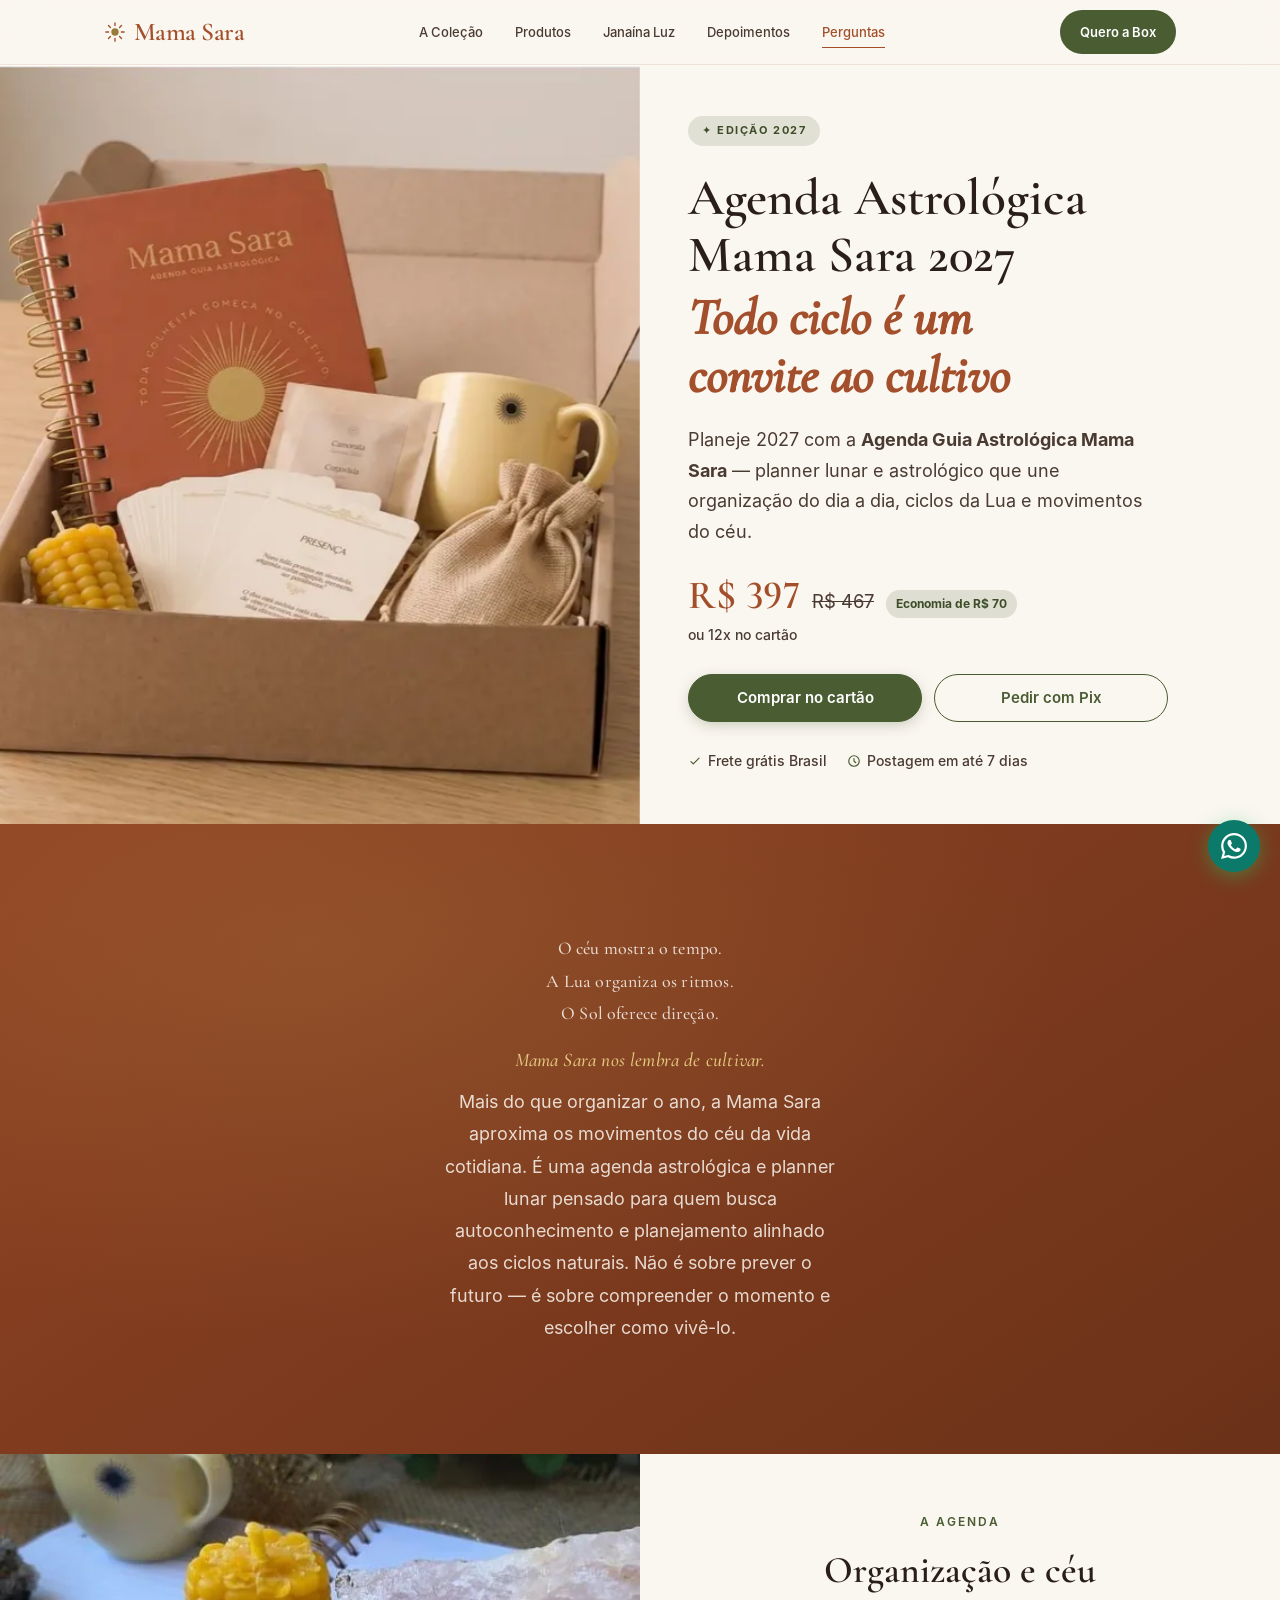
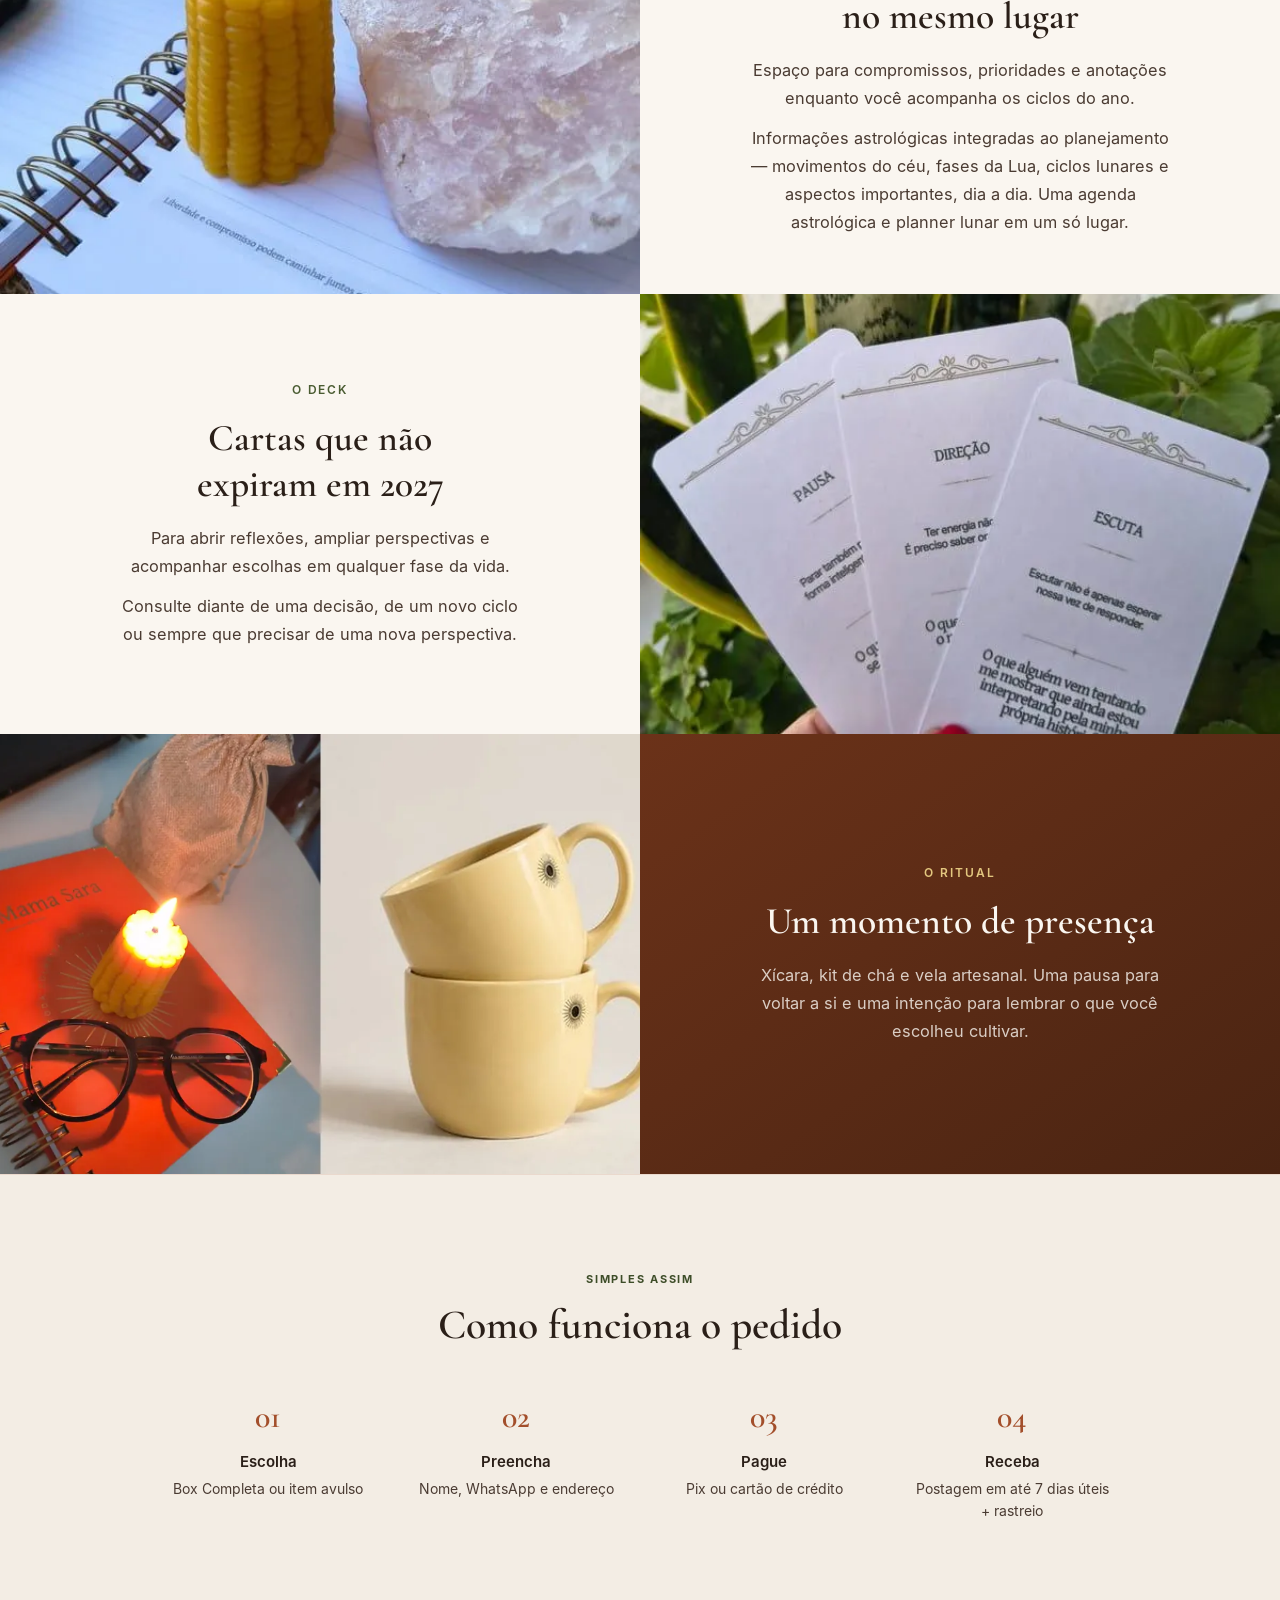
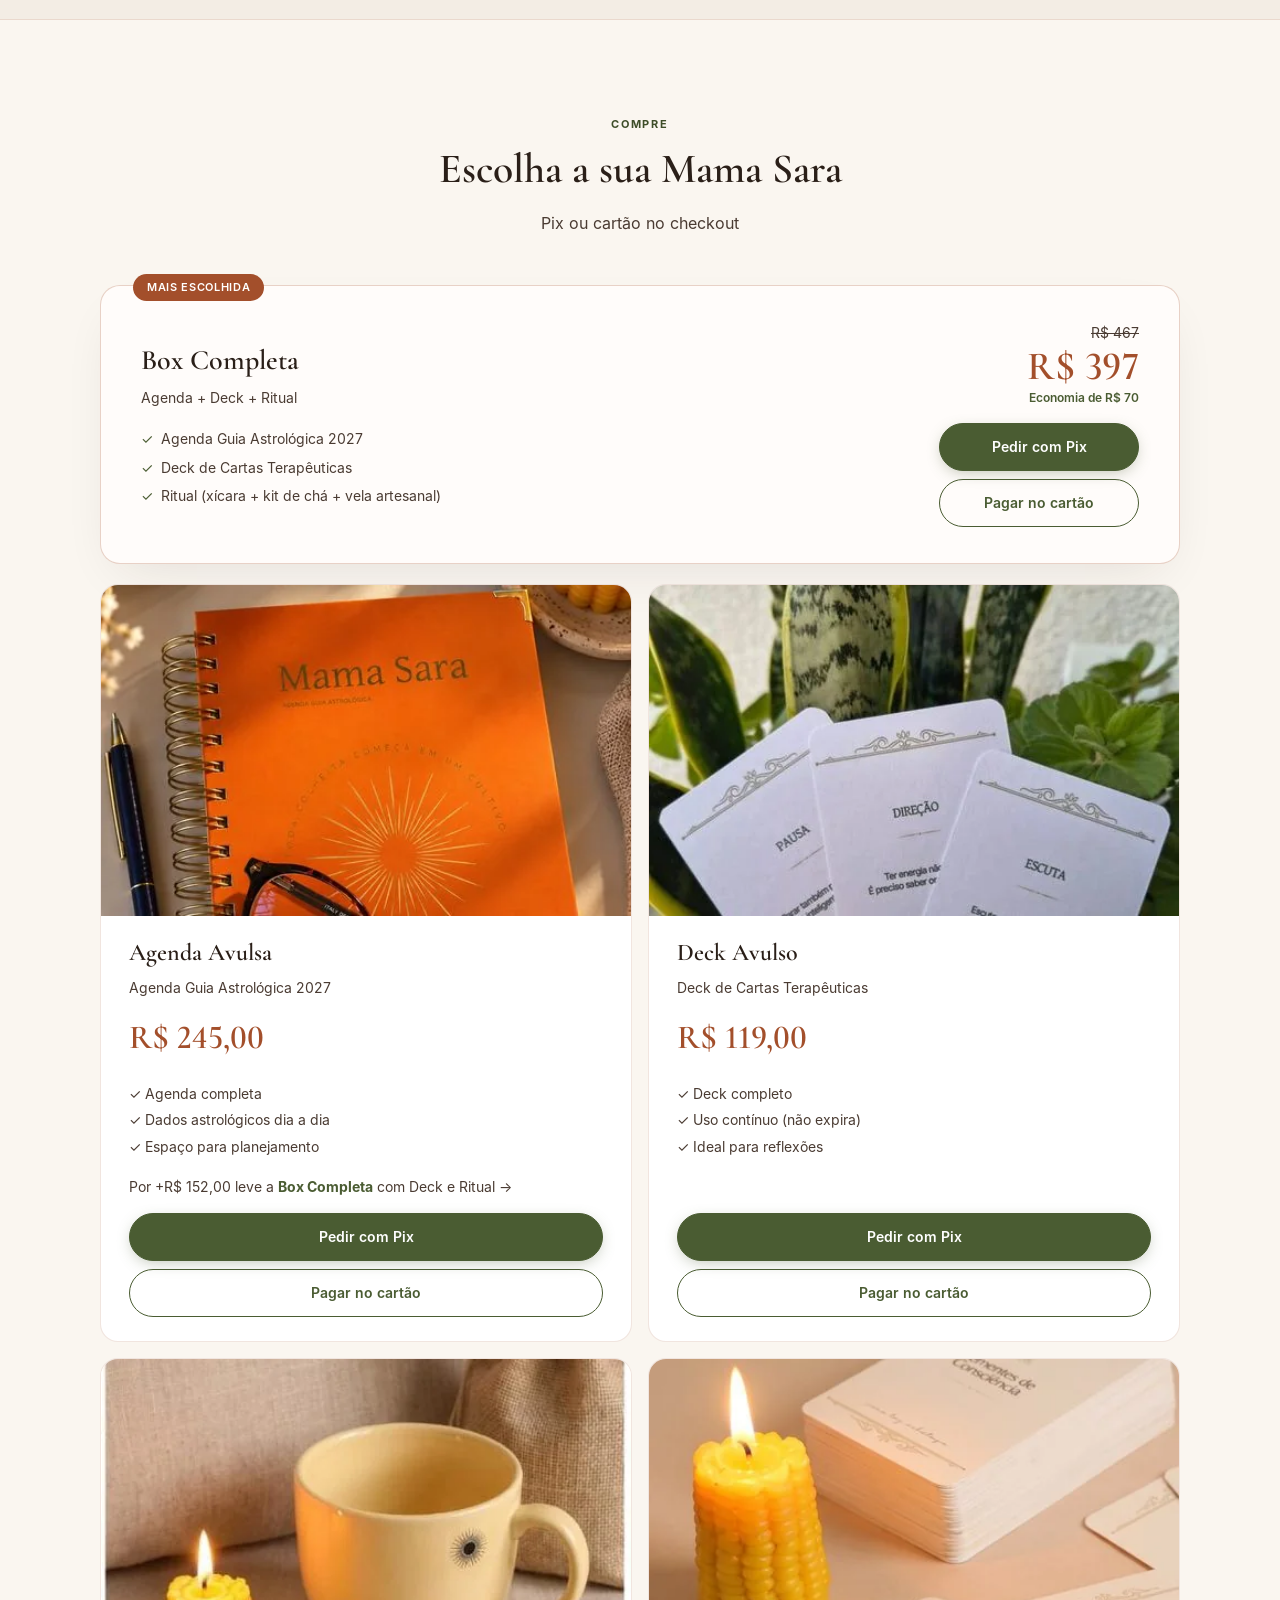
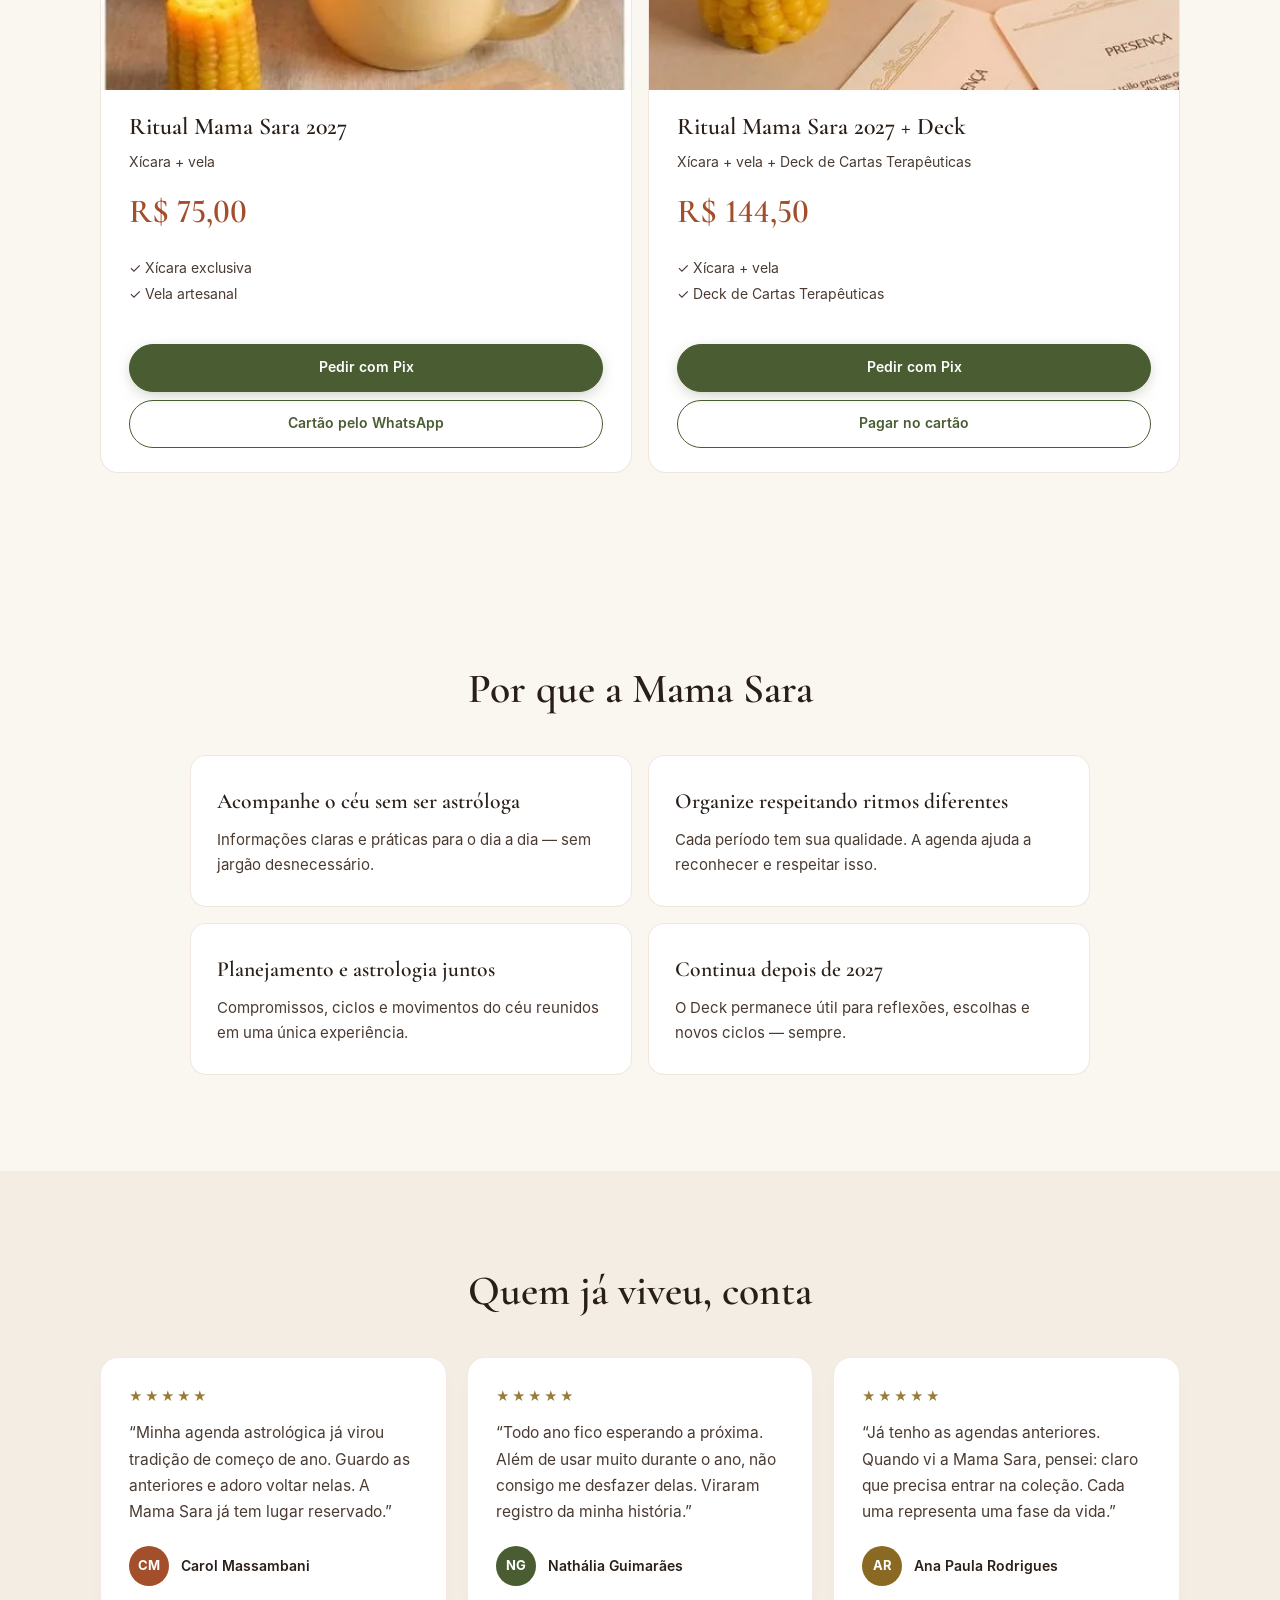
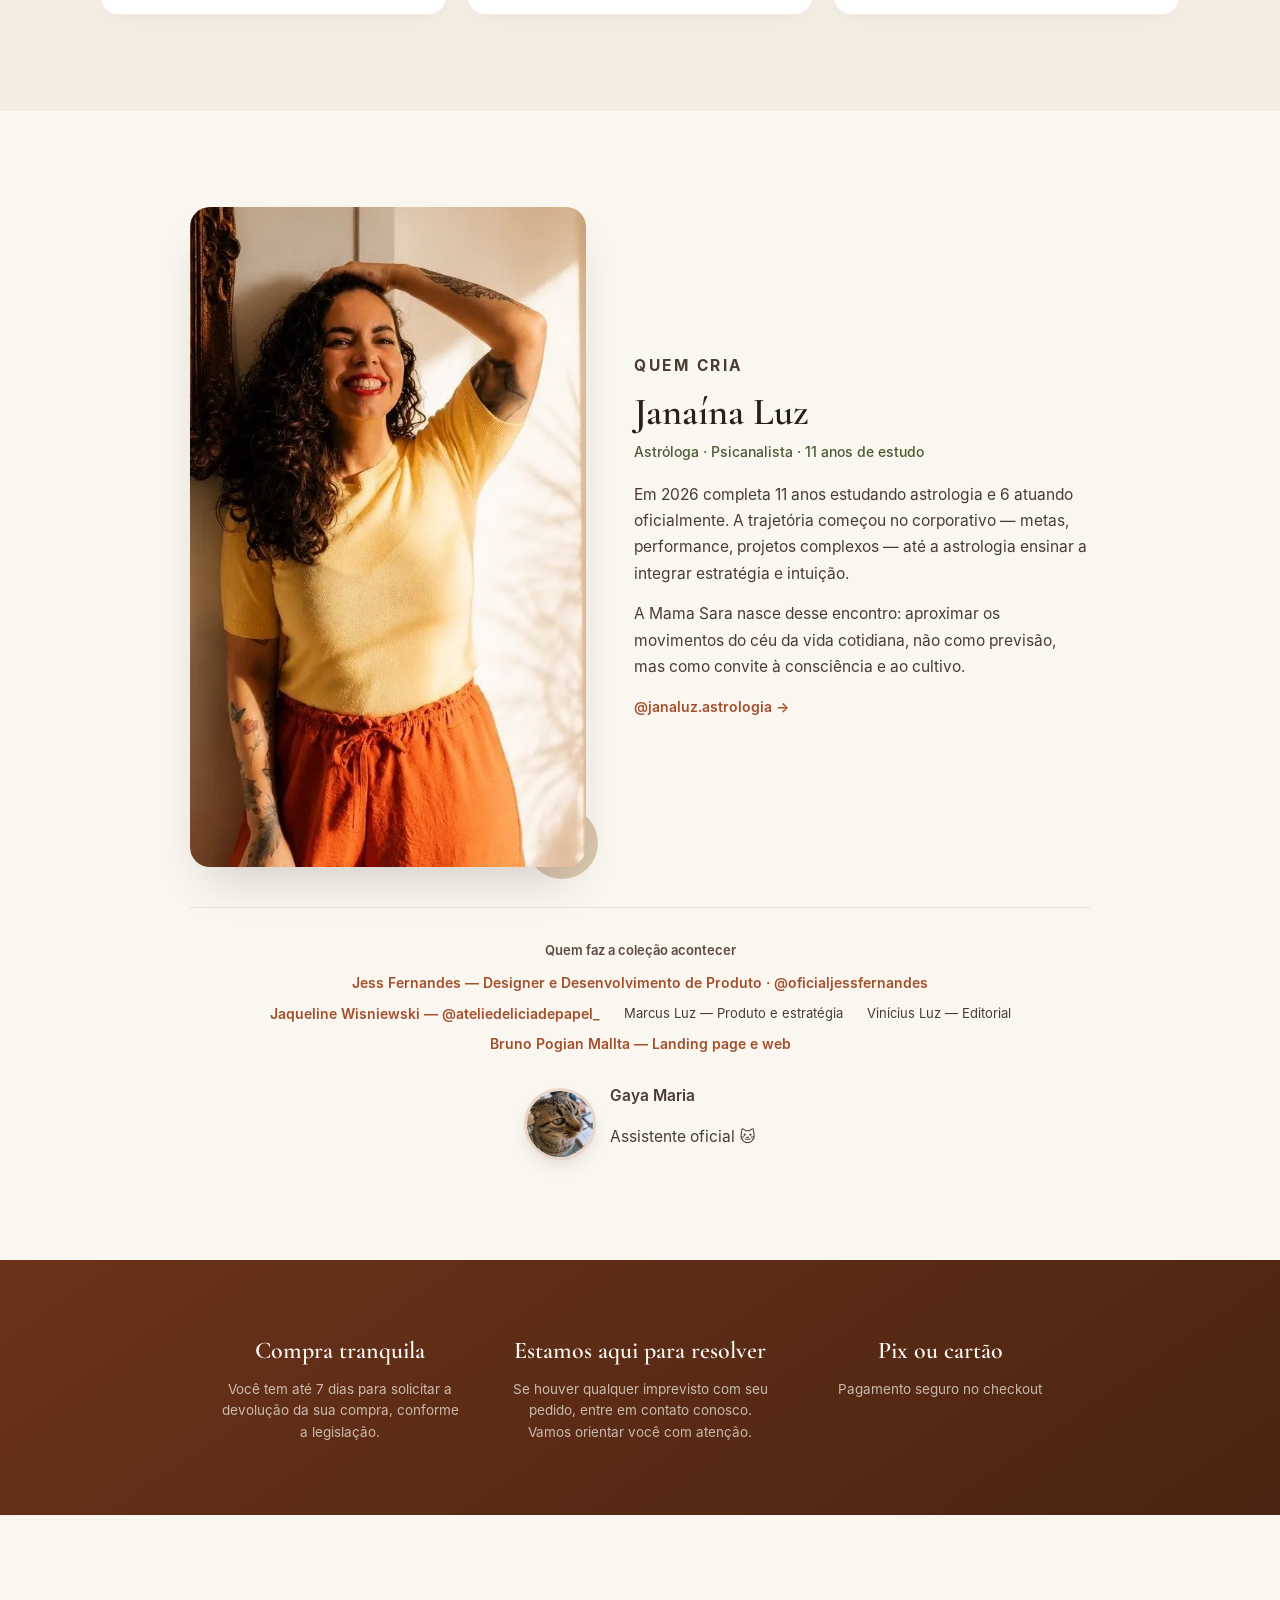
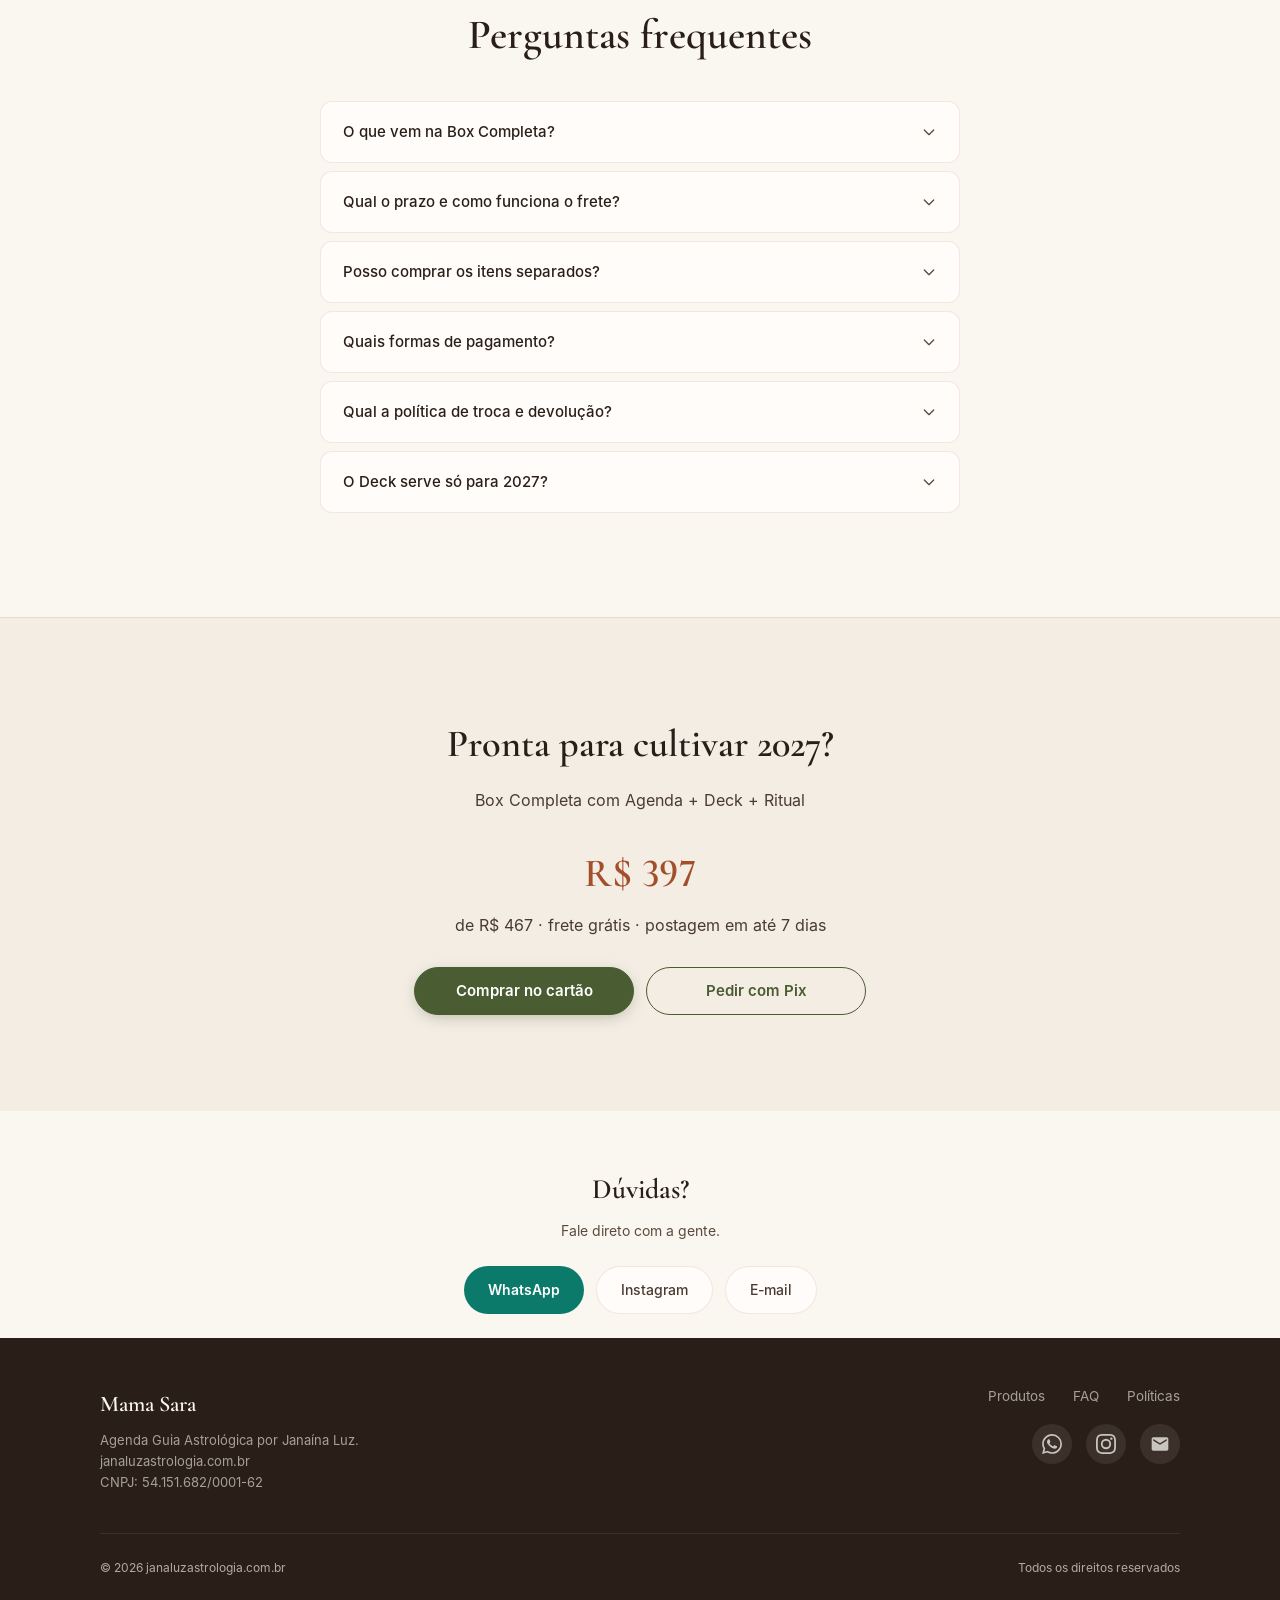
==== index.html @ 60854207 "alteracoes SEO" ====
<!DOCTYPE html>

<html lang="pt-BR">

<head>

<meta charset="UTF-8"/>

<meta name="viewport" content="width=device-width,initial-scale=1.0"/>

<title>Agenda Astrológica 2027 Mama Sara | Planner Lunar e Box por Janaína Luz</title>

<meta name="description" content="Agenda astrológica 2027 Mama Sara com planner lunar, deck e ritual. Organize o ano com ciclos lunares, movimentos do céu e autoconhecimento. Frete grátis no Brasil. Por Janaína Luz, astróloga."/>

<meta name="author" content="Janaína Luz · janaluzastrologia.com.br"/>

<meta name="keywords" content="agenda astrológica 2027, planner lunar, agenda lunar, calendário astrológico, box astrologia, Janaína Luz astróloga, Mama Sara"/>

<meta name="google-site-verification" content="YwjNPgV1HK1DJU3U0IDXArRbQ51WDwt7zc4imldsH3I"/>

<meta name="robots" content="index,follow,max-image-preview:large,max-snippet:-1,max-video-preview:-1"/>

<meta name="theme-color" content="#A34F2B"/>

<meta name="format-detection" content="telephone=yes"/>

<link rel="canonical" href="https://janaluzastrologia.com.br/"/>

<link rel="alternate" type="text/plain" href="https://janaluzastrologia.com.br/llms.txt" title="llms.txt"/>

<link rel="alternate" hreflang="pt-BR" href="https://janaluzastrologia.com.br/"/>



<!-- Open Graph -->

<meta property="og:type" content="product"/>

<meta property="og:site_name" content="Janaína Luz Astrologia"/>

<meta property="og:locale" content="pt_BR"/>

<meta property="og:url" content="https://janaluzastrologia.com.br/"/>

<meta property="og:title" content="Agenda Astrológica 2027 Mama Sara | Box Completa — Agenda + Deck + Ritual"/>

<meta property="og:description" content="Agenda Guia Astrológica 2027 + Deck + Ritual. Planeje com ciclos lunares e movimentos do céu. Box de R$ 467 por R$ 397. Frete grátis. Por Janaína Luz, astróloga."/>

<meta property="og:image" content="https://janaluzastrologia.com.br/images/og-image.jpg"/>

<meta property="og:image:width" content="1200"/>

<meta property="og:image:height" content="630"/>

<meta property="og:image:type" content="image/jpeg"/>

<meta property="og:image:alt" content="Box Completa Mama Sara 2027 — Agenda astrológica, Deck e Ritual"/>

<meta property="product:price:amount" content="397.00"/>

<meta property="product:price:currency" content="BRL"/>

<meta property="product:availability" content="in stock"/>



<!-- Twitter -->

<meta name="twitter:card" content="summary_large_image"/>

<meta name="twitter:title" content="Agenda Astrológica 2027 Mama Sara | Box Completa — Agenda + Deck + Ritual"/>

<meta name="twitter:description" content="Agenda Guia Astrológica 2027 + Deck + Ritual. R$ 397 com frete grátis. Ciclos lunares e planejamento por Janaína Luz."/>

<meta name="twitter:image" content="https://janaluzastrologia.com.br/images/og-image.jpg"/>

<meta name="twitter:image:alt" content="Box Completa Mama Sara 2027 — Agenda astrológica"/>



<link rel="icon" href="/favicon.ico" sizes="48x48"/>

<link rel="icon" href="images/favicon.svg" type="image/svg+xml"/>

<link rel="manifest" href="site.webmanifest"/>

<link rel="apple-touch-icon" href="images/apple-touch-icon.png"/>

<link rel="preload" as="image" href="images/hero-box.webp" type="image/webp" fetchpriority="high"/>

<link rel="preload" href="fonts/cormorant-600.woff2" as="font" type="font/woff2" crossorigin/>

<link rel="preload" href="fonts/cormorant-italic-500.woff2" as="font" type="font/woff2" crossorigin/>

<link rel="preload" href="fonts/inter-regular.woff2" as="font" type="font/woff2" crossorigin/>



<link rel="stylesheet" href="css/main.css">

<script type="application/ld+json">
{
  "@context": "https://schema.org",
  "@graph": [
    {
      "@type": "WebSite",
      "@id": "https://janaluzastrologia.com.br/#website",
      "url": "https://janaluzastrologia.com.br/",
      "name": "Janaína Luz Astrologia",
      "description": "Astrologia prática, agendas guia e planner lunar por Janaína Luz",
      "inLanguage": "pt-BR",
      "publisher": {
        "@id": "https://janaluzastrologia.com.br/#organization"
      }
    },
    {
      "@type": "Organization",
      "@id": "https://janaluzastrologia.com.br/#organization",
      "name": "Janaína Luz Astrologia",
      "url": "https://janaluzastrologia.com.br/",
      "logo": {
        "@type": "ImageObject",
        "url": "https://janaluzastrologia.com.br/images/icon-512.png",
        "width": 512,
        "height": 512
      },
      "sameAs": [
        "https://instagram.com/janaluz.astrologia"
      ],
      "contactPoint": {
        "@type": "ContactPoint",
        "telephone": "+55-41-99139-7148",
        "contactType": "customer service",
        "availableLanguage": "Portuguese",
        "areaServed": "BR"
      }
    },
    {
      "@type": "Person",
      "@id": "https://janaluzastrologia.com.br/#janaina",
      "name": "Janaína Luz",
      "jobTitle": "Astróloga e psicanalista",
      "url": "https://janaluzastrologia.com.br/",
      "sameAs": [
        "https://instagram.com/janaluz.astrologia"
      ],
      "worksFor": {
        "@id": "https://janaluzastrologia.com.br/#organization"
      }
    },
    {
      "@type": "WebPage",
      "@id": "https://janaluzastrologia.com.br/#webpage",
      "url": "https://janaluzastrologia.com.br/",
      "name": "Agenda Astrológica 2027 Mama Sara | Planner Lunar e Box por Janaína Luz",
      "description": "Agenda astrológica 2027 Mama Sara com planner lunar, deck e ritual. Organize o ano com ciclos lunares, movimentos do céu e autoconhecimento.",
      "isPartOf": {
        "@id": "https://janaluzastrologia.com.br/#website"
      },
      "about": {
        "@id": "https://janaluzastrologia.com.br/#product"
      },
      "primaryImageOfPage": {
        "@type": "ImageObject",
        "url": "https://janaluzastrologia.com.br/images/hero-box.webp"
      },
      "inLanguage": "pt-BR"
    },
    {
      "@type": "BreadcrumbList",
      "@id": "https://janaluzastrologia.com.br/#breadcrumb",
      "itemListElement": [
        {
          "@type": "ListItem",
          "position": 1,
          "name": "Início",
          "item": "https://janaluzastrologia.com.br/"
        }
      ]
    },
    {
      "@type": "Product",
      "@id": "https://janaluzastrologia.com.br/#product",
      "name": "Box Completa Mama Sara 2027 — Agenda Astrológica + Deck + Ritual",
      "description": "Agenda Guia Astrológica 2027 (planner lunar e dados do céu) + Deck de Cartas Terapêuticas + Ritual Mama Sara (xícara + kit de chá + vela artesanal). Frete grátis para todo o Brasil.",
      "image": [
        "https://janaluzastrologia.com.br/images/hero-box.webp",
        "https://janaluzastrologia.com.br/images/agenda-capa.webp",
        "https://janaluzastrologia.com.br/images/agenda-aberta.webp",
        "https://janaluzastrologia.com.br/images/mockups-produtos.webp"
      ],
      "brand": {
        "@type": "Brand",
        "name": "Mama Sara"
      },
      "sku": "MS2027-BOX",
      "mpn": "MS2027-BOX",
      "category": "Agenda Astrológica / Planner Lunar",
      "material": "Papelaria e ritual",
      "offers": {
        "@type": "Offer",
        "url": "https://janaluzastrologia.com.br/",
        "price": "397.00",
        "priceCurrency": "BRL",
        "availability": "https://schema.org/InStock",
        "itemCondition": "https://schema.org/NewCondition",
        "seller": {
          "@id": "https://janaluzastrologia.com.br/#organization"
        },
        "shippingDetails": {
          "@type": "OfferShippingDetails",
          "shippingRate": {
            "@type": "MonetaryAmount",
            "value": "0",
            "currency": "BRL"
          },
          "shippingDestination": {
            "@type": "DefinedRegion",
            "addressCountry": "BR"
          },
          "deliveryTime": {
            "@type": "ShippingDeliveryTime",
            "handlingTime": {
              "@type": "QuantitativeValue",
              "minValue": 1,
              "maxValue": 7,
              "unitCode": "DAY"
            },
            "transitTime": {
              "@type": "QuantitativeValue",
              "minValue": 2,
              "maxValue": 15,
              "unitCode": "DAY"
            }
          }
        },
        "hasMerchantReturnPolicy": {
          "@type": "MerchantReturnPolicy",
          "applicableCountry": "BR",
          "returnPolicyCategory": "https://schema.org/MerchantReturnFiniteReturnWindow",
          "merchantReturnDays": 7,
          "merchantReturnLink": "https://janaluzastrologia.com.br/politicas.html#arrependimento"
        }
      }
    },
    {
      "@type": "FAQPage",
      "@id": "https://janaluzastrologia.com.br/#faq",
      "mainEntity": [
        {
          "@type": "Question",
          "name": "O que vem na Box Completa?",
          "acceptedAnswer": {
            "@type": "Answer",
            "text": "Agenda Guia Astrológica 2027, Deck de Cartas Terapêuticas e Ritual Mama Sara (xícara + kit de chá + vela artesanal)."
          }
        },
        {
          "@type": "Question",
          "name": "Qual o prazo e como funciona o frete?",
          "acceptedAnswer": {
            "@type": "Answer",
            "text": "Frete grátis para todo o Brasil. Postagem em até 7 dias úteis após confirmação do pagamento. O rastreio é enviado pelo WhatsApp."
          }
        },
        {
          "@type": "Question",
          "name": "Posso comprar os itens separados?",
          "acceptedAnswer": {
            "@type": "Answer",
            "text": "Sim: Agenda Avulsa por R$ 245,00; Deck Avulso por R$ 119,00; Ritual Mama Sara 2027 (xícara + vela) por R$ 75,00; e Ritual Mama Sara 2027 + Deck por R$ 144,50."
          }
        },
        {
          "@type": "Question",
          "name": "Quais formas de pagamento?",
          "acceptedAnswer": {
            "@type": "Answer",
            "text": "Pix (pelo WhatsApp) e cartão de crédito (via Kiwify, nos produtos que possuem link)."
          }
        },
        {
          "@type": "Question",
          "name": "Qual a política de troca e devolução?",
          "acceptedAnswer": {
            "@type": "Answer",
            "text": "Compras realizadas à distância podem exercer o direito de arrependimento em até 7 dias corridos do recebimento, conforme a legislação aplicável. Defeitos ou erros no envio também recebem atendimento. Veja a página de Políticas."
          }
        },
        {
          "@type": "Question",
          "name": "O Deck serve só para 2027?",
          "acceptedAnswer": {
            "@type": "Answer",
            "text": "Não. O Deck foi criado para ser consultado em qualquer momento — escolhas, novos ciclos ou sempre que precisar de perspectiva. Continua útil depois de 2027."
          }
        }
      ]
    }
  ]
}
</script>

</head>

<body>

<a class="skip-link" href="#conteudo">Ir para o conteúdo</a>

<header class="header"><div class="header-in">

<a href="#" class="logo"><svg width="22" height="22" viewBox="0 0 24 24" aria-hidden="true" fill="none" stroke="currentColor" stroke-width="1.5" stroke-linecap="round"><circle cx="12" cy="12" r="4" fill="var(--gold)" stroke="none"/><path d="M12 2v3M12 19v3M2 12h3M19 12h3M4.9 4.9l2.1 2.1M17 17l2.1 2.1M4.9 19.1L7 17M17 7l2.1-2.1"/></svg>Mama Sara</a>

<nav class="nav"><a href="#colecao">A Coleção</a><a href="#produtos">Produtos</a><a href="#autora">Janaína Luz</a><a href="#depoimentos">Depoimentos</a><a href="#faq">Perguntas</a></nav>

<a href="#produtos" class="hdr-cta">Quero a Box</a>

</div></header>

<main id="conteudo">



<section class="hero">

<div class="hero-v"><picture><img src="images/hero-box.webp" alt="Box Completa Mama Sara 2027 — Agenda Astrológica, Deck e Ritual com planner lunar" width="1200" height="675" fetchpriority="high" decoding="sync"/></picture></div>

<div class="hero-c"><div class="hero-in">

<div class="badge">✦ Edição 2027</div>

<h1>Agenda Astrológica Mama Sara 2027<em>Todo ciclo é um convite ao cultivo</em></h1>

<p class="hero-lead">Planeje 2027 com a <strong>Agenda Guia Astrológica Mama Sara</strong> — planner lunar e astrológico que une organização do dia a dia, ciclos da Lua e movimentos do céu.</p>

<div class="price-block">

<div class="price-row"><span class="price-cur">R$ 397</span><del class="price-old">R$ 467</del><span class="price-save">Economia de R$ 70</span></div>

<p class="price-note">ou 12x no cartão</p>

</div>

<div class="hero-act">

<a class="btn-m" href="https://pay.kiwify.com.br/c0oIn7d" target="_blank" rel="noopener">Comprar no cartão</a>

<button class="btn-s" data-order data-slug="box-completa" data-name="Box Completa Mama Sara 2027" data-price="39700">Pedir com Pix</button>

</div>

<div class="trust-row">

<span><svg fill="none" stroke="currentColor" stroke-width="2" viewBox="0 0 24 24"><path stroke-linecap="round" stroke-linejoin="round" d="M5 13l4 4L19 7"/></svg> Frete grátis Brasil</span>

<span><svg fill="none" stroke="currentColor" stroke-width="2" viewBox="0 0 24 24"><path stroke-linecap="round" stroke-linejoin="round" d="M12 8v4l3 3m6-3a9 9 0 11-18 0 9 9 0 0118 0z"/></svg> Postagem em até 7 dias</span>



</div>

</div></div>

</section>





<section class="manifesto"><div class="manifesto-in">

<p class="manifesto-q"><span class="ln">O céu mostra o tempo.</span><span class="ln">A Lua organiza os ritmos.</span><span class="ln">O Sol oferece direção.</span><em class="ln">Mama Sara nos lembra de cultivar.</em></p>

<p>Mais do que organizar o ano, a Mama Sara aproxima os movimentos do céu da vida cotidiana. É uma agenda astrológica e planner lunar pensado para quem busca autoconhecimento e planejamento alinhado aos ciclos naturais. Não é sobre prever o futuro — é sobre compreender o momento e escolher como vivê-lo.</p>

</div></section>



<section id="colecao">

<div class="story">

<div class="story-img"><picture><img src="images/agenda-capa.webp" alt="Agenda Astrológica Mama Sara 2027 aberta — planner lunar com ciclos e movimentos do céu" width="600" height="800" loading="lazy" decoding="async"/></picture></div>

<div class="story-txt"><div class="story-txt-in">

<p class="lbl">A Agenda</p>

<h2>Organização e céu no mesmo lugar</h2>

<p>Espaço para compromissos, prioridades e anotações enquanto você acompanha os ciclos do ano.</p>

<p>Informações astrológicas integradas ao planejamento — movimentos do céu, fases da Lua, ciclos lunares e aspectos importantes, dia a dia. Uma agenda astrológica e planner lunar em um só lugar.</p>

</div></div>

</div>

<div class="story reverse">

<div class="story-txt"><div class="story-txt-in">

<p class="lbl">O Deck</p>

<h2>Cartas que não expiram em 2027</h2>

<p>Para abrir reflexões, ampliar perspectivas e acompanhar escolhas em qualquer fase da vida.</p>

<p>Consulte diante de uma decisão, de um novo ciclo ou sempre que precisar de uma nova perspectiva.</p>

</div></div>

<div class="story-img"><picture><img src="images/agenda-aberta.webp" alt="Cartas do Deck Mama Sara: Pausa, Direção e Escuta" loading="lazy" width="600" height="800" decoding="async"/></picture></div>

</div>

<div class="story">

<div class="story-img"><picture><img src="images/mockups-produtos.webp" alt="Agenda Mama Sara e xícaras do ritual" width="1200" height="640" loading="lazy" decoding="async"/></picture></div>

<div class="story-txt story-dark"><div class="story-txt-in">

<p class="lbl">O Ritual</p>

<h2>Um momento de presença</h2>

<p>Xícara, kit de chá e vela artesanal. Uma pausa para voltar a si e uma intenção para lembrar o que você escolheu cultivar.</p>

</div></div>

</div>

</section>



<section class="sec steps"><div class="sec-in">

<p class="sec-label">Simples assim</p>

<h2 class="sec-title">Como funciona o pedido</h2>

<div class="steps-g mt-l">

<div class="step"><div class="step-n">01</div><h3>Escolha</h3><p>Box Completa ou item avulso</p></div>

<div class="step"><div class="step-n">02</div><h3>Preencha</h3><p>Nome, WhatsApp e endereço</p></div>

<div class="step"><div class="step-n">03</div><h3>Pague</h3><p>Pix ou cartão de crédito</p></div>

<div class="step"><div class="step-n">04</div><h3>Receba</h3><p>Postagem em até 7 dias úteis + rastreio</p></div>

</div>

</div></section>



<section id="produtos" class="sec"><div class="sec-in">

<p class="sec-label">Compre</p>

<h2 class="sec-title">Escolha a sua Mama Sara</h2>

<p class="sec-sub">Pix ou cartão no checkout</p>

<div class="prod-feat">

<div class="prod-feat-badge">Mais escolhida</div>

<div class="prod-feat-g">

<div>

<h3>Box Completa</h3>

<p class="desc">Agenda + Deck + Ritual</p>

<ul>

<li><span>✓</span> Agenda Guia Astrológica 2027</li>

<li><span>✓</span> Deck de Cartas Terapêuticas</li>

<li><span>✓</span> Ritual (xícara + kit de chá + vela artesanal)</li>

</ul>

</div>

<div class="prod-ps">

<del class="old">R$ 467</del>

<p class="cur">R$ 397</p>

<p class="save">Economia de R$ 70</p>

<div class="acts">

<button class="btn-m" data-order data-slug="box-completa" data-name="Box Completa Mama Sara 2027" data-price="39700">Pedir com Pix</button>

<a href="https://pay.kiwify.com.br/c0oIn7d" target="_blank" rel="noopener" class="btn-s" aria-label="Prefiro pagar a Box Completa no cartão">Pagar no cartão</a>

</div>

</div>

</div>

</div>

<div class="prod-g">

<div class="prod-card">

<div class="prod-card-img"><img src="images/prod-agenda.webp" alt="Agenda Guia Astrológica Mama Sara 2027 — planner lunar e dados do céu" width="480" height="300" loading="lazy" decoding="async"/></div>

<h3>Agenda Avulsa</h3><p class="desc">Agenda Guia Astrológica 2027</p><p class="price">R$ 245,00</p>

<ul><li>✓ Agenda completa</li><li>✓ Dados astrológicos dia a dia</li><li>✓ Espaço para planejamento</li></ul>

<button type="button" class="upsell" data-order data-slug="box-completa" data-name="Box Completa Mama Sara 2027" data-price="39700">Por +R$ 152,00 leve a <strong>Box Completa</strong> com Deck e Ritual →</button>

<div class="acts">

<button class="btn-m" data-order data-slug="agenda" data-name="Agenda Mama Sara 2027" data-price="24500">Pedir com Pix</button>

<a href="https://pay.kiwify.com.br/2aJkxAd" target="_blank" rel="noopener" class="btn-s" aria-label="Prefiro pagar a Agenda no cartão">Pagar no cartão</a>

</div>

</div>

<div class="prod-card">

<div class="prod-card-img"><img src="images/prod-deck.webp" alt="Deck de Cartas Terapêuticas Mama Sara — cartas para autoconhecimento" width="480" height="300" loading="lazy" decoding="async"/></div>

<h3>Deck Avulso</h3><p class="desc">Deck de Cartas Terapêuticas</p><p class="price">R$ 119,00</p>

<ul><li>✓ Deck completo</li><li>✓ Uso contínuo (não expira)</li><li>✓ Ideal para reflexões</li></ul>

<div class="acts">

<button class="btn-m" data-order data-slug="deck" data-name="Deck Avulso Mama Sara" data-price="11900">Pedir com Pix</button>

<a href="https://pay.kiwify.com.br/VivzOEa" target="_blank" rel="noopener" class="btn-s" aria-label="Prefiro pagar o Deck no cartão">Pagar no cartão</a>

</div>

</div>

<div class="prod-card">

<div class="prod-card-img"><img src="images/prod-ritual.webp" alt="Ritual Mama Sara 2027 — xícara e vela" width="480" height="300" loading="lazy" decoding="async"/></div>

<h3>Ritual Mama Sara 2027</h3><p class="desc">Xícara + vela</p><p class="price">R$ 75,00</p>

<ul><li>✓ Xícara exclusiva</li><li>✓ Vela artesanal</li></ul>

<div class="acts">

<button class="btn-m" data-order data-slug="ritual" data-name="Ritual Mama Sara 2027 (xícara + vela)" data-price="7500">Pedir com Pix</button>

<a href="https://wa.me/5541991397148?text=Olá!%20Quero%20o%20Ritual%20Mama%20Sara%202027%20(xícara%20%2B%20vela)%20por%20R%24%2075%2C00%20no%20cartão." target="_blank" rel="noopener" class="btn-s" aria-label="Pedir o Ritual Mama Sara 2027 no cartão pelo WhatsApp">Cartão pelo WhatsApp</a>

</div>

</div>

<div class="prod-card">

<div class="prod-card-img"><img src="images/prod-ritual-completo.webp" alt="Ritual Mama Sara 2027 com xícara, vela e Deck de Cartas Terapêuticas" width="480" height="300" loading="lazy" decoding="async"/></div>

<h3>Ritual Mama Sara 2027 + Deck</h3><p class="desc">Xícara + vela + Deck de Cartas Terapêuticas</p><p class="price">R$ 144,50</p>

<ul><li>✓ Xícara + vela</li><li>✓ Deck de Cartas Terapêuticas</li></ul>

<div class="acts">

<button class="btn-m" data-order data-slug="ritual-completo" data-name="Ritual Mama Sara 2027 (xícara + vela + Deck)" data-price="14450">Pedir com Pix</button>

<a href="https://pay.kiwify.com.br/oXJ2gu0" target="_blank" rel="noopener" class="btn-s" aria-label="Prefiro pagar o Ritual Mama Sara 2027 + Deck no cartão">Pagar no cartão</a>

</div>

</div>

</div>

</div></section>



<section class="sec"><div class="sec-in">

<h2 class="sec-title">Por que a Mama Sara</h2>

<div class="why-g mt-l">

<div class="why-item"><h3>Acompanhe o céu sem ser astróloga</h3><p>Informações claras e práticas para o dia a dia — sem jargão desnecessário.</p></div>

<div class="why-item"><h3>Organize respeitando ritmos diferentes</h3><p>Cada período tem sua qualidade. A agenda ajuda a reconhecer e respeitar isso.</p></div>

<div class="why-item"><h3>Planejamento e astrologia juntos</h3><p>Compromissos, ciclos e movimentos do céu reunidos em uma única experiência.</p></div>

<div class="why-item"><h3>Continua depois de 2027</h3><p>O Deck permanece útil para reflexões, escolhas e novos ciclos — sempre.</p></div>

</div>

</div></section>



<section id="depoimentos" class="sec testimonials"><div class="sec-in">

<h2 class="sec-title">Quem já viveu, conta</h2>

<div class="t-g mt-l">

<div class="t-card"><div class="stars" role="img" aria-label="5 de 5 estrelas">★★★★★</div><blockquote>“Minha agenda astrológica já virou tradição de começo de ano. Guardo as anteriores e adoro voltar nelas. A Mama Sara já tem lugar reservado.”</blockquote><footer><span class="t-av t-av--ember">CM</span>Carol Massambani</footer></div>

<div class="t-card"><div class="stars" role="img" aria-label="5 de 5 estrelas">★★★★★</div><blockquote>“Todo ano fico esperando a próxima. Além de usar muito durante o ano, não consigo me desfazer delas. Viraram registro da minha história.”</blockquote><footer><span class="t-av t-av--moss">NG</span>Nathália Guimarães</footer></div>

<div class="t-card"><div class="stars" role="img" aria-label="5 de 5 estrelas">★★★★★</div><blockquote>“Já tenho as agendas anteriores. Quando vi a Mama Sara, pensei: claro que precisa entrar na coleção. Cada uma representa uma fase da vida.”</blockquote><footer><span class="t-av t-av--gold">AR</span>Ana Paula Rodrigues</footer></div>

</div>

</div></section>



<section class="sec" id="autora"><div class="sec-in"><div class="author">

<div class="author-grid">

<div class="author-photo">

<picture><img src="images/janaina-luz.webp" alt="Janaína Luz — astróloga e psicanalista, criadora da Mama Sara" width="555" height="924" loading="lazy" decoding="async"/></picture>

</div>

<div class="author-text">

<p class="sec-label">Quem cria</p>

<h2>Janaína Luz</h2>

<p class="role">Astróloga · Psicanalista · 11 anos de estudo</p>

<p>Em 2026 completa 11 anos estudando astrologia e 6 atuando oficialmente. A trajetória começou no corporativo — metas, performance, projetos complexos — até a astrologia ensinar a integrar estratégia e intuição.</p>

<p>A Mama Sara nasce desse encontro: aproximar os movimentos do céu da vida cotidiana, não como previsão, mas como convite à consciência e ao cultivo.</p>

<a href="https://instagram.com/janaluz.astrologia" target="_blank" rel="noopener">@janaluz.astrologia →</a>

</div>

</div>

<div class="team">

<h3>Quem faz a coleção acontecer</h3>

<div class="team-l">

<a class="team-link" href="https://www.instagram.com/oficialjessfernandes/" target="_blank" rel="noopener">Jess Fernandes — Designer e Desenvolvimento de Produto · @oficialjessfernandes</a>

<a class="team-link" href="https://www.instagram.com/ateliedeliciadepapel_/" target="_blank" rel="noopener">Jaqueline Wisniewski — @ateliedeliciadepapel_</a>

<span>Marcus Luz — Produto e estratégia</span>

<span>Vinícius Luz — Editorial</span>

<a class="team-link" href="https://www.instagram.com/bruno_poggian_mallta/" target="_blank" rel="noopener">Bruno Pogian Mallta — Landing page e web</a>

</div>

<div class="gaya">

<img src="images/gaya.webp" alt="Gaya Maria — assistente oficial da coleção Mama Sara" width="240" height="240" loading="lazy" decoding="async"/>

<div>

<p class="gaya-name">Gaya Maria</p>

<p class="gaya-role">Assistente oficial 🐱</p>

</div>

</div>

</div>

</div></div></section>



<section class="guarantee"><div class="g-g">

<div class="g-item"><h3>Compra tranquila</h3><p>Você tem até 7 dias para solicitar a devolução da sua compra, conforme a legislação.</p></div>

<div class="g-item"><h3>Estamos aqui para resolver</h3><p>Se houver qualquer imprevisto com seu pedido, entre em contato conosco. Vamos orientar você com atenção.</p></div>

<div class="g-item"><h3>Pix ou cartão</h3><p>Pagamento seguro no checkout</p></div>

</div></section>



<section id="faq" class="sec"><div class="sec-in">

<h2 class="sec-title">Perguntas frequentes</h2>

<div class="faq-l mt-l">

<details class="faq-i"><summary>O que vem na Box Completa?<svg fill="none" stroke="currentColor" stroke-width="2" viewBox="0 0 24 24"><path stroke-linecap="round" stroke-linejoin="round" d="M19 9l-7 7-7-7"/></svg></summary><div class="ans">Agenda Guia Astrológica 2027, Deck de Cartas Terapêuticas e Ritual Mama Sara (xícara + kit de chá + vela artesanal).</div></details>

<details class="faq-i"><summary>Qual o prazo e como funciona o frete?<svg fill="none" stroke="currentColor" stroke-width="2" viewBox="0 0 24 24"><path stroke-linecap="round" stroke-linejoin="round" d="M19 9l-7 7-7-7"/></svg></summary><div class="ans">Frete grátis para todo o Brasil. Postagem em até 7 dias úteis após confirmação do pagamento. O rastreio é enviado pelo WhatsApp.</div></details>

<details class="faq-i"><summary>Posso comprar os itens separados?<svg fill="none" stroke="currentColor" stroke-width="2" viewBox="0 0 24 24"><path stroke-linecap="round" stroke-linejoin="round" d="M19 9l-7 7-7-7"/></svg></summary><div class="ans">Sim: Agenda Avulsa por R$ 245,00; Deck Avulso por R$ 119,00; Ritual Mama Sara 2027 (xícara + vela) por R$ 75,00; e Ritual Mama Sara 2027 + Deck por R$ 144,50.</div></details>

<details class="faq-i"><summary>Quais formas de pagamento?<svg fill="none" stroke="currentColor" stroke-width="2" viewBox="0 0 24 24"><path stroke-linecap="round" stroke-linejoin="round" d="M19 9l-7 7-7-7"/></svg></summary><div class="ans">Pix (pelo WhatsApp) e cartão de crédito (via Kiwify, nos produtos que possuem link).</div></details>

<details class="faq-i"><summary>Qual a política de troca e devolução?<svg fill="none" stroke="currentColor" stroke-width="2" viewBox="0 0 24 24"><path stroke-linecap="round" stroke-linejoin="round" d="M19 9l-7 7-7-7"/></svg></summary><div class="ans">Compras realizadas à distância podem exercer o direito de arrependimento em até 7 dias corridos do recebimento, conforme a legislação aplicável. Defeitos ou erros no envio também recebem atendimento. Veja a <a href="politicas.html" class="faq-policy-link">página de Políticas</a>.</div></details>

<details class="faq-i"><summary>O Deck serve só para 2027?<svg fill="none" stroke="currentColor" stroke-width="2" viewBox="0 0 24 24"><path stroke-linecap="round" stroke-linejoin="round" d="M19 9l-7 7-7-7"/></svg></summary><div class="ans">Não. O Deck foi criado para ser consultado em qualquer momento — escolhas, novos ciclos ou sempre que precisar de perspectiva. Continua útil depois de 2027.</div></details>

</div>

</div></section>



<section class="final-cta">

<h2>Pronta para cultivar 2027?</h2>

<p>Box Completa com Agenda + Deck + Ritual</p>

<p class="price">R$ 397</p>

<p class="final-meta">de R$ 467 · frete grátis · postagem em até 7 dias</p>

<div class="acts">

<a class="btn-m" href="https://pay.kiwify.com.br/c0oIn7d" target="_blank" rel="noopener">Comprar no cartão</a>

<button class="btn-s" data-order data-slug="box-completa" data-name="Box Completa Mama Sara 2027" data-price="39700">Pedir com Pix</button>

</div>

</section>



<section class="contact">

<h2>Dúvidas?</h2>

<p>Fale direto com a gente.</p>

<div class="contact-l"><a class="contact-wa" href="https://wa.me/5541991397148?text=Olá!%20Tenho%20uma%20dúvida%20sobre%20a%20Mama%20Sara%202027" target="_blank" rel="noopener">WhatsApp</a><a class="contact-em" href="https://instagram.com/janaluz.astrologia" target="_blank" rel="noopener">Instagram</a><a class="contact-em" href="mailto:jana.astroluz@gmail.com">E-mail</a></div>

</section>



</main>

<footer class="footer"><div class="footer-in">

<div class="footer-top">

<div>

<p class="footer-brand">Mama Sara</p>

<p class="footer-desc">Agenda Guia Astrológica por Janaína Luz.<br>janaluzastrologia.com.br<br>CNPJ: 54.151.682/0001-62</p>

</div>

<div class="footer-right">

<div class="footer-links">

<a href="#produtos">Produtos</a>

<a href="#faq">FAQ</a>

<a href="politicas.html">Políticas</a>

</div>

<div class="footer-social">

<a href="https://wa.me/5541991397148?text=Olá!%20Tenho%20uma%20dúvida%20sobre%20a%20Mama%20Sara%202027" target="_blank" rel="noopener" aria-label="WhatsApp" title="WhatsApp">

<svg width="20" height="20" fill="currentColor" viewBox="0 0 24 24"><path d="M17.472 14.382c-.297-.149-1.758-.867-2.03-.967-.273-.099-.471-.148-.67.15-.197.297-.767.966-.94 1.164-.173.199-.347.223-.644.075-.297-.15-1.255-.463-2.39-1.475-.883-.788-1.48-1.761-1.653-2.059-.173-.297-.018-.458.13-.606.134-.133.298-.347.446-.52.149-.174.198-.298.298-.497.099-.198.05-.371-.025-.52-.075-.149-.669-1.612-.916-2.207-.242-.579-.487-.5-.669-.51-.173-.008-.371-.01-.57-.01-.198 0-.52.074-.792.372-.272.297-1.04 1.016-1.04 2.479 0 1.462 1.065 2.875 1.213 3.074.149.198 2.096 3.2 5.077 4.487.709.306 1.262.489 1.694.625.712.227 1.36.195 1.871.118.571-.085 1.758-.719 2.006-1.413.248-.694.248-1.289.173-1.413-.074-.124-.272-.198-.57-.347m-5.421 7.403h-.004a9.87 9.87 0 01-5.031-1.378l-.361-.214-3.741.982.998-3.648-.235-.374a9.86 9.86 0 01-1.51-5.26c.001-5.45 4.436-9.884 9.888-9.884 2.64 0 5.122 1.03 6.988 2.898a9.825 9.825 0 012.893 6.994c-.003 5.45-4.435 9.884-9.885 9.884m8.413-18.297A11.815 11.815 0 0012.05 0C5.495 0 .16 5.335.157 11.892c0 2.096.547 4.142 1.588 5.945L.057 24l6.305-1.654a11.882 11.882 0 005.683 1.448h.005c6.554 0 11.89-5.335 11.893-11.893a11.821 11.821 0 00-3.48-8.413z"/></svg>

</a>

<a href="https://instagram.com/janaluz.astrologia" target="_blank" rel="noopener" aria-label="Instagram" title="Instagram">

<svg width="20" height="20" fill="currentColor" viewBox="0 0 24 24"><path d="M12 2.163c3.204 0 3.584.012 4.85.07 3.252.148 4.771 1.691 4.919 4.919.058 1.265.069 1.645.069 4.849 0 3.205-.012 3.584-.069 4.849-.149 3.225-1.664 4.771-4.919 4.919-1.266.058-1.644.07-4.85.07-3.204 0-3.584-.012-4.849-.07-3.26-.149-4.771-1.699-4.919-4.92-.058-1.265-.07-1.644-.07-4.849 0-3.204.013-3.583.07-4.849.149-3.227 1.664-4.771 4.919-4.919 1.266-.057 1.645-.069 4.849-.069zM12 0C8.741 0 8.333.014 7.053.072 2.695.272.273 2.69.073 7.052.014 8.333 0 8.741 0 12c0 3.259.014 3.668.072 4.948.2 4.358 2.618 6.78 6.98 6.98C8.333 23.986 8.741 24 12 24c3.259 0 3.668-.014 4.948-.072 4.354-.2 6.782-2.618 6.979-6.98.059-1.28.073-1.689.073-4.948 0-3.259-.014-3.667-.072-4.947-.196-4.354-2.617-6.78-6.979-6.98C15.668.014 15.259 0 12 0zm0 5.838a6.162 6.162 0 100 12.324 6.162 6.162 0 000-12.324zM12 16a4 4 0 110-8 4 4 0 010 8zm6.406-11.845a1.44 1.44 0 100 2.881 1.44 1.44 0 000-2.881z"/></svg>

</a>

<a href="mailto:jana.astroluz@gmail.com" aria-label="E-mail" title="E-mail">

<svg width="20" height="20" fill="currentColor" viewBox="0 0 24 24"><path d="M20 4H4c-1.1 0-2 .9-2 2v12c0 1.1.9 2 2 2h16c1.1 0 2-.9 2-2V6c0-1.1-.9-2-2-2zm0 4l-8 5-8-5V6l8 5 8-5v2z"/></svg>

</a>

</div>

</div>

</div>

<div class="footer-bot"><p>© 2026 janaluzastrologia.com.br</p><p>Todos os direitos reservados</p></div>

</div></footer>



<div class="sticky" id="sticky"><div class="sticky-in">

<div class="sticky-info">Box Completa<strong>R$ 397</strong></div>

<button class="btn-m" data-order data-slug="box-completa" data-name="Box Completa Mama Sara 2027" data-price="39700">Pedir com Pix</button>

</div></div>



<a href="https://wa.me/5541991397148?text=Olá!%20Vim%20pelo%20site%20da%20Mama%20Sara%202027%20e%20quero%20saber%20mais." target="_blank" rel="noopener" class="wa-fab" aria-label="WhatsApp">

<svg viewBox="0 0 24 24"><path d="M17.472 14.382c-.297-.149-1.758-.867-2.03-.967-.273-.099-.471-.148-.67.15-.197.297-.767.966-.94 1.164-.173.199-.347.223-.644.075-.297-.15-1.255-.463-2.39-1.475-.883-.788-1.48-1.761-1.653-2.059-.173-.297-.018-.458.13-.606.134-.133.298-.347.446-.52.149-.174.198-.298.298-.497.099-.198.05-.371-.025-.52-.075-.149-.669-1.612-.916-2.207-.242-.579-.487-.5-.669-.51-.173-.008-.371-.01-.57-.01-.198 0-.52.074-.792.372-.272.297-1.04 1.016-1.04 2.479 0 1.462 1.065 2.875 1.213 3.074.149.198 2.096 3.2 5.077 4.487.709.306 1.262.489 1.694.625.712.227 1.36.195 1.871.118.571-.085 1.758-.719 2.006-1.413.248-.694.248-1.289.173-1.413-.074-.124-.272-.198-.57-.347m-5.421 7.403h-.004a9.87 9.87 0 01-5.031-1.378l-.361-.214-3.741.982.998-3.648-.235-.374a9.86 9.86 0 01-1.51-5.26c.001-5.45 4.436-9.884 9.888-9.884 2.64 0 5.122 1.03 6.988 2.898a9.825 9.825 0 012.893 6.994c-.003 5.45-4.435 9.884-9.885 9.884m8.413-18.297A11.815 11.815 0 0012.05 0C5.495 0 .16 5.335.157 11.892c0 2.096.547 4.142 1.588 5.945L.057 24l6.305-1.654a11.882 11.882 0 005.683 1.448h.005c6.554 0 11.89-5.335 11.893-11.893a11.821 11.821 0 00-3.48-8.413z"/></svg>

</a>



<div class="modal-ov" id="modal" aria-hidden="true">

<div class="modal" role="dialog" aria-modal="true" aria-labelledby="modal-title" tabindex="-1">

<div class="modal-h"><h3 id="modal-title">Finalizar pedido</h3><button class="modal-x" type="button" data-close aria-label="Fechar janela de pedido">&times;</button></div>

<form class="modal-b" id="order-form">

<input type="hidden" id="product-slug" name="product_slug"/>

<input type="hidden" id="product-name" name="product_name"/>

<input type="hidden" id="product-price" name="product_price"/>

<div class="modal-prod"><p class="lbl">Produto</p><p class="name" id="modal-product-name"></p><p class="price" id="modal-product-price"></p></div>

<div class="fg"><label for="order-name">Nome completo *</label><input id="order-name" type="text" name="name" autocomplete="name" required placeholder="Seu nome"/></div>

<div class="fg"><label for="order-whatsapp">WhatsApp *</label><input id="order-whatsapp" type="tel" name="whatsapp" autocomplete="tel" inputmode="tel" required placeholder="(41) 99999-9999"/></div>

<div class="fg"><label for="order-email">E-mail</label><input id="order-email" type="email" name="email" autocomplete="email" placeholder="opcional"/></div>

<div class="fr">

<div class="fg"><label for="order-cep">CEP *</label><input id="order-cep" type="text" name="cep" autocomplete="postal-code" inputmode="numeric" required placeholder="00000-000"/></div>

<div class="fg"><label for="order-city">Cidade *</label><input id="order-city" type="text" name="cidade" autocomplete="address-level2" required/></div>

</div>

<div class="fg"><label for="order-uf">UF *</label><select id="order-uf" name="uf" autocomplete="address-level1" required><option value="">Selecione</option><option value="AC">AC</option><option value="AL">AL</option><option value="AP">AP</option><option value="AM">AM</option><option value="BA">BA</option><option value="CE">CE</option><option value="DF">DF</option><option value="ES">ES</option><option value="GO">GO</option><option value="MA">MA</option><option value="MT">MT</option><option value="MS">MS</option><option value="MG">MG</option><option value="PA">PA</option><option value="PB">PB</option><option value="PR">PR</option><option value="PE">PE</option><option value="PI">PI</option><option value="RJ">RJ</option><option value="RN">RN</option><option value="RS">RS</option><option value="RO">RO</option><option value="RR">RR</option><option value="SC">SC</option><option value="SP">SP</option><option value="SE">SE</option><option value="TO">TO</option></select></div>

<div class="fg"><label for="order-address">Endereço completo *</label><textarea id="order-address" name="endereco" autocomplete="street-address" required rows="2" placeholder="Rua, número, bairro, complemento"></textarea></div>

<div class="fg"><label for="order-notes">Observações</label><textarea id="order-notes" name="notes" rows="2" placeholder="Opcional"></textarea></div>

<button type="submit" class="btn-m form-sub">Enviar pedido pelo WhatsApp</button>

<p class="form-note">Você envia a mensagem pelo WhatsApp e combina o Pix por lá.</p><p class="form-privacy">Seus dados serão usados apenas para atendimento, processamento e entrega do pedido. Ao continuar, você declara estar ciente da nossa <a href="politicas.html#privacidade">Política de Privacidade</a>.</p>

</form>

<div class="modal-b modal-ok" id="order-ok" hidden><h4>Pedido pronto ✓</h4><p>Toque abaixo para enviar a mensagem no WhatsApp e combinar o Pix. Se o WhatsApp não abriu sozinho, use este botão.</p><a class="btn-m" id="order-wa" href="#" target="_blank" rel="noopener">Abrir WhatsApp</a><button type="button" class="btn-s" id="order-copy">Copiar mensagem</button><button type="button" class="link-btn" data-close>Fechar</button></div>

</div>

</div>



<script src="js/analytics.js" defer></script>

<script src="js/main.js" defer></script>

</body>

</html>
---- css/main.css ----
:root{--bg:#FAF6F0;--bg-soft:#F3EDE4;--bg-card:#FFFCFA;--ink:#2A1F18;--ink-soft:#4A3B32;--ink-muted:#5C4A3E;--ember:#A34F2B;--ember-deep:#8F4222;--moss:#4A5C32;--gold:#9A7A3A;--line:rgba(163,79,43,.12);--shadow:0 20px 50px -20px rgba(42,31,24,.12);--moss-deep:#3B4A28;--gold-on-dark:#E3C77F;--ease-out:cubic-bezier(.23,1,.32,1);--ease-drawer:cubic-bezier(.32,.72,0,1)}
*{box-sizing:border-box;margin:0;padding:0}
html{scroll-behavior:smooth}
body{font-family:Inter,system-ui,sans-serif;background:var(--bg);color:var(--ink);line-height:1.6;-webkit-font-smoothing:antialiased}
img{max-width:100%;height:auto;display:block}
picture{display:block;width:100%;height:100%}
.hero-v picture{width:100%;height:100%;min-height:420px}
.hero-v picture img{width:100%;height:100%;object-fit:cover;min-height:420px}

a{color:inherit;text-decoration:none}
button{font-family:inherit;cursor:pointer;border:none;background:none}
.header{position:fixed;top:0;left:0;right:0;z-index:100;background:rgba(250,246,240,.88);backdrop-filter:blur(16px);border-bottom:1px solid var(--line)}
.header-in{max-width:1120px;margin:0 auto;padding:0 24px;height:64px;display:flex;align-items:center;justify-content:space-between}
.logo{display:inline-flex;align-items:center;gap:8px;font-family:'Cormorant Garamond',serif;font-size:1.6rem;font-weight:600;color:var(--ember);letter-spacing:-.02em}
.nav{display:none;gap:32px}
.nav a{font-size:13px;font-weight:500;color:var(--ink-soft);transition:color .2s}
.nav a:hover{color:var(--ember)}
.hdr-cta{background:var(--moss);color:#fff;font-size:13px;font-weight:600;padding:12px 20px;border-radius:999px;transition:background .2s,transform .2s}
.hdr-cta:hover{background:var(--moss-deep);transform:translateY(-1px)}
.btn-s{display:inline-flex;align-items:center;justify-content:center;border:1.5px solid var(--ember);color:var(--ember);font-size:15px;font-weight:600;padding:13px 28px;border-radius:999px;transition:transform 160ms var(--ease-out),background-color 200ms ease,color 200ms ease,box-shadow 200ms ease}
.btn-s:hover{background:var(--ember);color:#fff;transform:translateY(-2px)}
.btn-m{display:inline-flex;align-items:center;justify-content:center;background:var(--moss);color:#fff;font-size:15px;font-weight:600;padding:14px 28px;border-radius:999px;transition:transform 160ms var(--ease-out),background-color 200ms ease,color 200ms ease,box-shadow 200ms ease;box-shadow:0 4px 16px -4px rgba(74,92,50,.4)}
.btn-m:hover{background:var(--moss-deep);transform:translateY(-2px)}
.hero{padding-top:64px;min-height:min(100svh,760px);display:grid;grid-template-columns:1fr 1fr}
.hero-v{position:relative;background:var(--bg-soft);overflow:hidden}
.hero-v img{width:100%;height:100%;object-fit:cover;min-height:400px}
.hero-c{display:flex;align-items:center;padding:52px 44px 52px 48px}
.hero-in{max-width:480px}
.badge{display:inline-flex;align-items:center;gap:6px;font-size:11px;font-weight:700;letter-spacing:.14em;text-transform:uppercase;color:#3D4D28;background:rgba(74,92,50,.14);padding:6px 14px;border-radius:999px;margin-bottom:24px}
.hero h1{font-family:'Cormorant Garamond',serif;font-size:clamp(2.5rem,4vw,3.35rem);font-weight:600;line-height:1.12;color:var(--ink);margin-bottom:20px}
.hero h1 em{font-style:italic;color:var(--ember)}
.hero-lead{font-size:1.125rem;color:var(--ink-soft);line-height:1.7;margin-bottom:28px}
.price-block{margin-bottom:28px}
.price-row{display:flex;align-items:baseline;gap:12px;flex-wrap:wrap}
.price-cur{font-family:'Cormorant Garamond',serif;font-size:2.5rem;font-weight:600;color:var(--ember);line-height:1}
.price-old{font-size:1.15rem;color:var(--ink-soft);text-decoration:line-through}
.price-save{font-size:12px;font-weight:700;color:#3D4D28;background:rgba(74,92,50,.16);padding:4px 10px;border-radius:999px}
.price-note{font-size:13px;color:var(--ink-soft);margin-top:6px;font-weight:500}
.hero-act{display:flex;flex-wrap:wrap;gap:12px;margin-bottom:28px}
.trust-row{display:flex;flex-wrap:wrap;gap:8px 20px;font-size:13px;font-weight:500;color:var(--ink-soft)}
.trust-row span{display:flex;align-items:center;gap:6px}
.trust-row svg{width:14px;height:14px;color:var(--moss);flex-shrink:0}
.sec{padding:72px 24px}
.sec-in{max-width:1080px;margin:0 auto}
.sec-label{font-size:11px;font-weight:700;letter-spacing:.16em;text-transform:uppercase;color:#3D4D28;margin-bottom:12px;text-align:center}
.sec-title{font-family:'Cormorant Garamond',serif;font-size:clamp(1.95rem,3.4vw,2.6rem);font-weight:600;color:var(--ink);text-align:center;line-height:1.2;margin-bottom:16px}
.sec-sub{text-align:center;color:var(--ink-soft);font-size:1rem;max-width:520px;margin:0 auto 48px}
.manifesto{background:linear-gradient(145deg,#8F4222 0%,#6B3219 100%);color:#FAF6F0;padding:100px 24px 110px;text-align:center;position:relative;overflow:hidden}
.manifesto::before{content:'';position:absolute;inset:0;background:radial-gradient(ellipse at 25% 20%,rgba(196,163,90,.18),transparent 55%);pointer-events:none}
.manifesto-in{position:relative;max-width:640px;margin:0 auto}
.manifesto-q{font-family:'Cormorant Garamond',serif;font-size:clamp(2.05rem,4.8vw,2.85rem);font-weight:500;line-height:1.5;margin:0 auto 40px;max-width:22ch;letter-spacing:.01em}
.manifesto-q em{font-style:italic;color:var(--gold-on-dark);display:block;margin-top:14px;font-size:1.08em}
.manifesto p{font-size:1.12rem;color:rgba(250,246,240,.85);line-height:1.8;max-width:36ch;margin:0 auto;padding-top:8px}
.story{display:grid;grid-template-columns:1fr 1fr;min-height:400px;gap:0}
.story-img{position:relative;overflow:hidden;background:var(--bg-soft);min-height:400px;max-height:480px}
.story-img img{width:100%;height:100%;object-fit:cover;object-position:center center;min-height:400px;max-height:480px}
.story-txt{display:flex;align-items:center;justify-content:center;padding:36px 32px;text-align:center;min-height:400px}
.story-txt-in{max-width:420px;width:100%}
.story-txt .lbl{font-size:12px;font-weight:600;letter-spacing:.16em;text-transform:uppercase;color:var(--moss);margin-bottom:16px;text-align:center}
.story-txt h2{font-family:'Cormorant Garamond',serif;font-size:clamp(1.75rem,3vw,2.35rem);font-weight:600;line-height:1.22;margin-bottom:16px;color:var(--ink);text-align:center}
.story-txt p{color:var(--ink-soft);font-size:1.02rem;line-height:1.72;margin-bottom:12px;text-align:center}
.story-txt p:last-child{margin-bottom:0}
.story-dark{background:linear-gradient(145deg,#6B3219,#4A2412);color:#FAF6F0;height:100%}
.story-dark .lbl{color:var(--gold-on-dark)}
.story-dark h2{color:#FAF6F0}
.story-dark p{color:rgba(250,246,240,.8)}
.steps{background:var(--bg-soft);border-top:1px solid var(--line);border-bottom:1px solid var(--line)}
.steps-g{display:grid;grid-template-columns:repeat(4,1fr);gap:32px;max-width:960px;margin:0 auto}
.step{text-align:center}
.step-n{font-family:'Cormorant Garamond',serif;font-size:2rem;font-weight:600;color:var(--ember);margin-bottom:8px}
.step h3{font-size:15px;font-weight:600;color:var(--ink);margin-bottom:4px}
.step p{font-size:13px;color:var(--ink-soft)}
.prod-feat{background:var(--bg-card);border:1.5px solid rgba(163,79,43,.25);border-radius:20px;padding:36px 40px;margin-bottom:20px;box-shadow:var(--shadow);position:relative;transition:transform .3s,box-shadow .3s}.prod-feat:hover{transform:translateY(-2px);box-shadow:0 24px 50px -16px rgba(163,79,43,.25)}
.prod-feat-badge{position:absolute;top:-12px;left:32px;background:var(--ember);color:#fff;font-size:11px;font-weight:600;letter-spacing:.06em;text-transform:uppercase;padding:5px 14px;border-radius:999px}
.prod-feat-g{display:grid;grid-template-columns:1fr auto;gap:40px;align-items:center}
.prod-feat h3{font-family:'Cormorant Garamond',serif;font-size:1.75rem;font-weight:600;margin-bottom:4px}
.prod-feat .desc{font-size:14px;color:var(--ink-soft);margin-bottom:16px}
.prod-feat ul{list-style:none}
.prod-feat ul li{font-size:14px;color:var(--ink-soft);padding:3px 0;display:flex;align-items:center;gap:8px}
.prod-feat ul li span{color:var(--moss)}
.prod-ps{text-align:right;min-width:200px}
.prod-ps .old{font-size:14px;color:var(--ink-soft);text-decoration:line-through}
.prod-ps .cur{font-family:'Cormorant Garamond',serif;font-size:2.5rem;font-weight:600;color:var(--ember);line-height:1.1}
.prod-ps .save{font-size:12px;font-weight:600;color:var(--moss);margin-bottom:16px}
.prod-ps .acts{display:flex;flex-direction:column;gap:8px}
.prod-ps .btn-m,.prod-ps .btn-s{width:100%;font-size:14px;padding:12px 20px}
.prod-g{display:grid;grid-template-columns:repeat(2,1fr);gap:16px}
.prod-card{background:#fff;border:1.5px solid rgba(163,79,43,.15);border-radius:18px;padding:0;display:flex;flex-direction:column;transition:transform .3s cubic-bezier(.22,1,.36,1),box-shadow .3s,border-color .3s;overflow:hidden}
.prod-card{overflow:hidden;padding:0}
.prod-card-img{width:100%;aspect-ratio:16/10;overflow:hidden;background:var(--bg-soft)}
.prod-card-img img{width:100%;height:100%;object-fit:cover;object-position:center;display:block;transition:transform .4s ease}
.prod-card:hover .prod-card-img img{transform:scale(1.03)}
.prod-card h3,.prod-card .desc,.prod-card .price,.prod-card ul,.prod-card .acts{padding-left:28px;padding-right:28px}
.prod-card h3{padding-top:18px}
.prod-card .acts{padding-bottom:24px}


.prod-card:hover{transform:translateY(-4px);box-shadow:0 20px 40px -12px rgba(163,79,43,.22);border-color:rgba(163,79,43,.4)}
.prod-card h3{font-family:'Cormorant Garamond',serif;font-size:1.5rem;font-weight:600;margin-bottom:4px}
.prod-card .desc{font-size:13px;color:var(--ink-soft);margin-bottom:12px}
.prod-card .price{font-family:'Cormorant Garamond',serif;font-size:2.1rem;font-weight:600;color:var(--ember);margin-bottom:16px}
.prod-card ul{list-style:none;flex:1;margin-bottom:20px}
.prod-card ul li{font-size:13px;color:var(--ink-soft);padding:2px 0}
.prod-card .acts{display:flex;gap:8px;margin-top:auto}
.prod-card .btn-m{width:100%;font-size:14px;padding:13px 16px}

.prod-card .acts{display:flex;flex-direction:column;gap:8px;margin-top:16px}
.prod-card .acts .btn-m,.prod-card .acts .btn-s{width:100%}

.why-g{display:grid;grid-template-columns:repeat(2,1fr);gap:16px;max-width:900px;margin:0 auto}
.why-item{background:#fff;border:1.5px solid rgba(163,79,43,.14);border-radius:16px;padding:28px 26px;transition:transform .3s cubic-bezier(.22,1,.36,1),box-shadow .3s,border-color .3s}
.why-item:hover{transform:translateY(-4px);box-shadow:0 20px 40px -12px rgba(163,79,43,.2);border-color:rgba(163,79,43,.35)}
.why-item h3{font-size:17px;font-weight:600;color:var(--ink);margin-bottom:10px;font-family:'Cormorant Garamond',serif}
.why-item p{font-size:15px;color:var(--ink-soft);line-height:1.65}
.testimonials{background:var(--bg-soft)}
.t-g{display:grid;grid-template-columns:repeat(3,1fr);gap:20px}
.t-card{background:#fff;border:1.5px solid rgba(163,79,43,.12);border-radius:18px;padding:28px;box-shadow:0 8px 24px -12px rgba(42,31,24,.08);transition:transform .3s,box-shadow .3s,border-color .3s}.t-card:hover{transform:translateY(-3px);box-shadow:0 16px 36px -12px rgba(163,79,43,.15);border-color:rgba(163,79,43,.28)}
.stars{color:var(--gold);font-size:13px;letter-spacing:2px;margin-bottom:14px}
.t-card blockquote{font-size:15.5px;color:var(--ink-soft);line-height:1.7;margin-bottom:20px;font-style:normal}
.t-card footer{font-size:14px;font-weight:600;color:var(--ink);display:flex;align-items:center;gap:12px}
.t-av{width:40px;height:40px;border-radius:50%;display:flex;align-items:center;justify-content:center;font-size:13px;font-weight:700;color:#fff;flex-shrink:0}
.author{max-width:900px;margin:0 auto}
.author-grid{display:grid;grid-template-columns:1fr 1.15fr;gap:48px;align-items:center;max-width:960px;margin:0 auto}
.author-photo{position:relative;width:100%;max-width:400px;margin:0 auto}
.author-photo img{width:100%;height:auto;aspect-ratio:auto;object-fit:contain;object-position:center center;border-radius:20px;box-shadow:0 24px 48px -16px rgba(42,31,24,.2);display:block}
.author-photo::after{content:'';position:absolute;inset:auto -12px -12px auto;width:72px;height:72px;border-radius:50%;background:linear-gradient(135deg,var(--ember),var(--gold));opacity:.35;z-index:-1}
.author-text{text-align:left}
.author-text .sec-label{text-align:left;margin-bottom:10px}
.author h2{font-family:'Cormorant Garamond',serif;font-size:2.4rem;font-weight:600;margin-bottom:6px;line-height:1.15}
.author .role{font-size:14px;color:var(--moss);font-weight:500;margin-bottom:18px}
.author p{font-size:15.5px;color:var(--ink-soft);line-height:1.7;margin-bottom:14px}
.author a{font-size:14px;font-weight:600;color:var(--ember)}
.author a:hover{text-decoration:underline}
@media(max-width:700px){
.author-grid{grid-template-columns:1fr;gap:28px;text-align:center}.author-photo{max-width:300px;margin:0 auto}
.author-text{text-align:center}
.author-text .sec-label{text-align:center}
}
.team{margin-top:40px;padding-top:32px;border-top:1px solid var(--line);text-align:left}
.team h3{font-size:13px;font-weight:600;color:var(--ink-muted);margin-bottom:12px;text-align:center}
.gaya{display:flex;align-items:center;justify-content:center;gap:14px;margin-top:28px}
.gaya img{width:72px;height:72px;border-radius:50%;object-fit:cover;border:3px solid rgba(163,79,43,.2);box-shadow:0 8px 20px -8px rgba(42,31,24,.2)}
.gaya-name{font-size:14px;font-weight:600;color:var(--ink);margin:0}
.gaya-role{font-size:12.5px;color:var(--ink-muted);margin:0}
.team-l{display:flex;flex-wrap:wrap;justify-content:center;gap:8px 24px;font-size:13px;color:var(--ink-soft)}.team-link{color:inherit;text-decoration:none;font-size:inherit;font-weight:inherit}.team-link:hover{text-decoration:underline;text-underline-offset:3px;text-decoration-color:rgba(92,74,62,.35)}
.guarantee{background:linear-gradient(145deg,#6B3219,#4A2412);color:#FAF6F0;padding:64px 24px}
.g-g{max-width:860px;margin:0 auto;display:grid;grid-template-columns:repeat(3,1fr);gap:40px;text-align:center}
.g-item h3{font-family:'Cormorant Garamond',serif;font-size:1.5rem;font-weight:600;margin-bottom:8px}
.g-item p{font-size:13.5px;color:rgba(250,246,240,.7)}
.faq-l{max-width:640px;margin:0 auto}
.faq-i{background:var(--bg-card);border:1px solid var(--line);border-radius:12px;margin-bottom:8px;overflow:hidden}
.faq-i summary{display:flex;align-items:center;justify-content:space-between;padding:18px 22px;font-size:15px;font-weight:500;color:var(--ink);cursor:pointer;list-style:none;transition:color .2s}
.faq-i summary::-webkit-details-marker{display:none}
.faq-i summary:hover{color:var(--ember)}
.faq-i[open] summary{color:var(--ember)}
.faq-i summary svg{width:16px;height:16px;color:var(--ink-muted);flex-shrink:0;transition:transform .25s}
.faq-i[open] summary svg{transform:rotate(180deg)}
.faq-i .ans{padding:0 22px 18px;font-size:14px;color:var(--ink-soft);line-height:1.65}
.final-cta{background:var(--bg-soft);border-top:1px solid var(--line);padding:72px 24px;text-align:center}
.final-cta h2{font-family:'Cormorant Garamond',serif;font-size:clamp(1.8rem,3vw,2.4rem);font-weight:600;margin-bottom:12px}
.final-cta p{color:var(--ink-soft);margin-bottom:28px;font-size:1rem}
.final-cta .price{font-family:'Cormorant Garamond',serif;font-size:2.5rem;font-weight:600;color:var(--ember);margin-bottom:8px}
.final-cta .acts{display:flex;flex-wrap:wrap;justify-content:center;gap:12px;margin-top:24px}
.contact{padding:40px 24px 24px;text-align:center}
.contact h2{font-family:'Cormorant Garamond',serif;font-size:1.75rem;font-weight:600;margin-bottom:8px}
.contact p{font-size:14px;color:var(--ink-muted);margin-bottom:24px}
.contact-l{display:flex;flex-wrap:wrap;justify-content:center;gap:12px}
.contact-wa{display:inline-flex;align-items:center;gap:8px;background:#0B7A6B;color:#fff;font-size:14px;font-weight:600;padding:12px 24px;border-radius:999px;transition:filter .2s}
.contact-wa:hover{filter:brightness(1.08)}
.contact-em{display:inline-flex;align-items:center;background:var(--bg-card);border:1px solid var(--line);font-size:14px;font-weight:500;color:var(--ink-soft);padding:12px 24px;border-radius:999px;transition:border-color .2s}
.contact-em:hover{border-color:var(--ember)}
.footer{background:var(--ink);color:rgba(250,246,240,.6);padding:48px 24px 32px}
.footer-in{max-width:1080px;margin:0 auto}
.footer-top{display:flex;flex-wrap:wrap;justify-content:space-between;gap:32px;margin-bottom:40px}
.footer-brand{font-family:'Cormorant Garamond',serif;font-size:1.4rem;font-weight:600;color:#FAF6F0;margin-bottom:8px}
.footer-desc{font-size:13px;max-width:260px;line-height:1.6}
.footer-links{display:flex;flex-wrap:wrap;gap:8px 28px;font-size:13.5px}
.footer-links a:hover{color:#FAF6F0}
.footer-right{display:flex;flex-direction:column;align-items:flex-end;gap:16px}
.footer-social{display:flex;align-items:center;gap:14px}
.footer-social a{display:flex;align-items:center;justify-content:center;width:40px;height:40px;border-radius:50%;background:rgba(255,255,255,.08);color:rgba(250,246,240,.75);transition:background .2s,color .2s,transform .2s}
.footer-social a:hover{background:rgba(255,255,255,.16);color:#FAF6F0;transform:translateY(-2px)}
@media(max-width:600px){
.footer-right{align-items:flex-start}
.footer-top{flex-direction:column}
}
.footer-bot{border-top:1px solid rgba(255,255,255,.08);padding-top:24px;display:flex;flex-wrap:wrap;justify-content:space-between;gap:12px;font-size:12px;color:rgba(250,246,240,.65)}
.sticky{position:fixed;bottom:0;left:0;right:0;z-index:90;background:rgba(255,252,250,.96);backdrop-filter:blur(12px);border-top:1px solid var(--line);box-shadow:0 -8px 30px rgba(0,0,0,.06);padding:12px 20px;transform:translateY(110%);transition:transform .35s cubic-bezier(.22,1,.36,1)}
.sticky.show{transform:translateY(0)}
.sticky-in{max-width:1080px;margin:0 auto;display:flex;align-items:center;justify-content:space-between;gap:16px}
.sticky-info{font-size:12px;color:var(--ink-soft)}
.sticky-info strong{display:block;font-family:'Cormorant Garamond',serif;font-size:1.35rem;font-weight:600;color:var(--ember)}
.sticky .btn-m{font-size:14px;padding:12px 24px;white-space:nowrap}
.wa-fab{position:fixed;bottom:88px;right:20px;z-index:90;width:52px;height:52px;background:#0B7A6B;border-radius:50%;display:flex;align-items:center;justify-content:center;box-shadow:0 4px 20px rgba(37,211,102,.4);transition:transform .2s}
.wa-fab:hover{transform:scale(1.08)}
.wa-fab svg{width:26px;height:26px;fill:#fff}
.modal-ov{position:fixed;inset:0;z-index:200;background:rgba(42,31,24,.5);backdrop-filter:blur(4px);display:none;align-items:center;justify-content:center;padding:16px}
.modal-ov.open{display:flex}
.modal{background:var(--bg);border-radius:20px;width:100%;max-width:440px;max-height:90dvh;overflow-y:auto;box-shadow:0 24px 60px rgba(0,0,0,.2)}
.modal-h{display:flex;align-items:center;justify-content:space-between;padding:20px 24px;border-bottom:1px solid var(--line);position:sticky;top:0;background:var(--bg);z-index:1}
.modal-h h3{font-family:'Cormorant Garamond',serif;font-size:1.35rem;font-weight:600}
.modal-x{font-size:24px;color:var(--ink-muted);line-height:1;padding:4px}
.modal-x:hover{color:var(--ink)}
.modal-b{padding:24px}
.modal-prod{background:var(--bg-soft);border-radius:12px;padding:16px;margin-bottom:20px}
.modal-prod .lbl{font-size:12px;color:var(--ink-muted)}
.modal-prod .name{font-weight:600;font-size:15px}
.modal-prod .price{font-family:'Cormorant Garamond',serif;font-size:1.5rem;font-weight:600;color:var(--ember)}
.fg{margin-bottom:14px}
.fg label{display:block;font-size:13px;font-weight:500;color:var(--ink-soft);margin-bottom:5px}
.fg input,.fg select,.fg textarea{width:100%;padding:11px 14px;border:1px solid var(--line);border-radius:10px;background:#fff;font-size:14px;color:var(--ink);font-family:inherit;transition:border-color .2s,box-shadow .2s}
.fg input:focus,.fg select:focus,.fg textarea:focus{outline:none;border-color:var(--ember);box-shadow:0 0 0 3px rgba(163,79,43,.1)}
.fr{display:grid;grid-template-columns:1fr 2fr;gap:12px}
.pay-opts{display:grid;grid-template-columns:1fr 1fr;gap:10px}
.pay-opt{display:flex;align-items:center;gap:8px;padding:12px 14px;border:1.5px solid var(--line);border-radius:10px;cursor:pointer;font-size:14px;font-weight:500;transition:border-color .2s,background .2s}
.pay-opt:has(input:checked){border-color:var(--moss);background:rgba(74,92,50,.06)}
.form-sub{width:100%;margin-top:8px;font-size:15px;padding:14px}
.form-note{text-align:center;font-size:11.5px;color:var(--ink-muted);margin-top:12px}
@media(max-width:900px){
.hero{grid-template-columns:1fr;min-height:auto}
.hero-v{aspect-ratio:auto;max-height:none;min-height:0}
.hero-v picture{min-height:0;height:auto}
.hero-v img{min-height:0;max-height:none;width:100%;height:auto;object-fit:contain;display:block}
.hero-c{padding:36px 24px 44px}
.story{grid-template-columns:1fr;min-height:0}
.story-img{order:-1;aspect-ratio:auto;min-height:0;max-height:none;background:var(--bg-soft)}
.story-img picture{display:block;width:100%;height:auto}
.story-img img{min-height:0;max-height:none;width:100%;height:auto;object-fit:cover;display:block}
.story.reverse .story-img{order:-1}
.story.reverse .story-txt{order:1}
.story-txt{padding:32px 24px 40px;order:1;text-align:center;justify-content:center;min-height:0}
.story-txt-in{max-width:none}
.steps-g{grid-template-columns:1fr 1fr;gap:16px 12px}
.step{background:#fff;border:1px solid var(--line);border-radius:14px;padding:18px 12px}
.step-n{font-size:1.5rem;margin-bottom:4px}
.step h3{font-size:14px}
.step p{font-size:12px;line-height:1.4}
.prod-feat-g{grid-template-columns:1fr;gap:24px}
.prod-ps{text-align:left;min-width:auto}
.prod-g{grid-template-columns:1fr}
.t-g{grid-template-columns:1fr}
.why-g{grid-template-columns:1fr;gap:14px}
.g-g{grid-template-columns:1fr;gap:28px}
.sec{padding:52px 20px}
.sticky{padding-bottom:max(12px,env(safe-area-inset-bottom))}
}
@media(max-width:480px){
.hero h1{font-size:2.25rem}
.price-cur{font-size:2.25rem}
.steps-g{gap:12px}
.step{padding:14px 10px}
}
@media(min-width:901px){.nav{display:flex}.wa-fab{bottom:28px}.sticky{display:none}}
@media(max-width:600px){.hero-act{flex-direction:column}.hero-act .btn-m,.hero-act .btn-s{width:100%}.fr{grid-template-columns:1fr}}
a[href*="netlify.com"][target],iframe[src*="netlify"]{display:none!important;visibility:hidden!important;pointer-events:none!important}
 .skip-link{position:absolute;left:-9999px;top:0;background:var(--ink);color:#fff;padding:12px 20px;z-index:9999;border-radius:0 0 8px 0;font-weight:600}.skip-link:focus{left:0}
:focus-visible{outline:3px solid #1F6FEB;outline-offset:3px}
.form-privacy{font-size:12px;color:var(--ink-muted);line-height:1.5;margin-top:14px}.form-privacy a{color:var(--ember);text-decoration:underline}
@media(prefers-reduced-motion:reduce){html{scroll-behavior:auto}*,*::before,*::after{animation-duration:.01ms!important;animation-iteration-count:1!important;transition-duration:.01ms!important;scroll-behavior:auto!important}}

/* ===== Refinamentos v2 ===== */
html{scroll-padding-top:72px;scrollbar-gutter:stable}
h1,h2,h3{text-wrap:balance}p{text-wrap:pretty}
.hero h1 em{display:block;margin-top:.12em}
.mt-l{margin-top:40px}
.why-item h3{font-size:1.35rem}
.price-cur,.prod-ps .cur,.prod-card .price,.final-cta .price,.sticky-info strong,.modal-prod .price{font-variant-numeric:lining-nums}
.price-note,.trust-row,.step p,.prod-card .desc,.prod-card ul li,.prod-feat .desc{font-size:14px}
.modal-x{min-width:44px;min-height:44px}
.g-link{text-decoration:underline;text-underline-offset:3px}
.fg input:user-invalid,.fg select:user-invalid,.fg textarea:user-invalid{border-color:#B3261E}
.prod-card .upsell{display:block;text-align:left;font-size:13.5px;line-height:1.5;color:var(--ink-soft);padding:0 28px;margin:-4px 0 0}
.upsell strong{color:var(--moss)}.upsell:hover strong{text-decoration:underline}
.why-item:hover,.t-card:hover{transform:none}
.prod-card:hover .prod-card-img img{transform:none}
.btn-m:active,.btn-s:active,.hdr-cta:active,.wa-fab:active{transform:scale(.97)}
@media(hover:none){.prod-card:hover,.prod-feat:hover,.btn-m:hover,.btn-s:hover,.hdr-cta:hover,.footer-social a:hover{transform:none}}
.sticky{visibility:hidden;transition:transform 200ms var(--ease-out),visibility 0s linear 200ms}
.sticky.show{visibility:visible;transition:transform 320ms var(--ease-drawer),visibility 0s}
@media(max-width:900px){.wa-fab{transform:translateY(68px);transition:transform 260ms var(--ease-drawer)}body.sticky-on .wa-fab{transform:none}}
.modal-ov{opacity:0;transition:opacity 180ms var(--ease-out),display 180ms allow-discrete}
.modal-ov.open{opacity:1}
.modal-ov .modal{opacity:0;transform:scale(.96);transition:opacity 220ms var(--ease-out),transform 220ms var(--ease-out)}
.modal-ov.open .modal{opacity:1;transform:none}
@starting-style{.modal-ov.open{opacity:0}.modal-ov.open .modal{opacity:0;transform:scale(.96)}}
:root{interpolate-size:allow-keywords}
.faq-i::details-content{block-size:0;opacity:0;overflow:clip;transition:block-size 220ms var(--ease-out),opacity 180ms var(--ease-out),content-visibility 220ms allow-discrete}
.faq-i[open]::details-content{block-size:auto;opacity:1}
.faq-i summary svg{transition:transform 200ms var(--ease-out)}
.manifesto-q .ln{display:block}

/* ===== Botões: sistema unificado ===== */
.btn-m,.btn-s{min-height:48px;border:1.5px solid var(--moss);line-height:1.2;text-align:center}
.btn-m:hover{border-color:var(--moss-deep)}
.btn-s{color:var(--moss);background:transparent}
.btn-s:hover{background:var(--moss);color:#fff}
.prod-card .acts .btn-m,.prod-card .acts .btn-s,.prod-ps .acts .btn-m,.prod-ps .acts .btn-s{font-size:14px;padding:0 20px}
.sticky .btn-m{min-height:44px;padding:0 24px}
.hdr-cta{display:inline-flex;align-items:center;min-height:44px;padding:0 20px}
.prod-card .upsell{font-size:14px}

/* Utility classes moved from inline styles */
.t-av--ember{background:#A34F2B}
.t-av--moss{background:#4A5C32}
.t-av--gold{background:#8A6A22}
.faq-policy-link{color:var(--ember);text-decoration:underline}
.final-meta{font-size:13px;color:var(--ink-soft);margin-bottom:0}

/* ===== v3: fontes, layout, transições ===== */
@font-face{font-family:Inter;src:url('../fonts/inter-regular.woff2') format('woff2');font-weight:400;font-display:swap}
@font-face{font-family:Inter;src:url('../fonts/inter-medium.woff2') format('woff2');font-weight:500;font-display:swap}
@font-face{font-family:Inter;src:url('../fonts/inter-semibold.woff2') format('woff2');font-weight:600;font-display:swap}
@font-face{font-family:Inter;src:url('../fonts/inter-bold.woff2') format('woff2');font-weight:700;font-display:swap}
@font-face{font-family:'Cormorant Garamond';src:url('../fonts/cormorant-500.woff2') format('woff2');font-weight:500;font-style:normal;font-display:swap}
@font-face{font-family:'Cormorant Garamond';src:url('../fonts/cormorant-600.woff2') format('woff2');font-weight:600;font-style:normal;font-display:swap}
@font-face{font-family:'Cormorant Garamond';src:url('../fonts/cormorant-italic-500.woff2') format('woff2');font-weight:500;font-style:italic;font-display:swap}

:root{--sec-y:clamp(56px,8vw,96px)}
.sec,.final-cta{padding-block:var(--sec-y)}.guarantee{padding-block:clamp(48px,6vw,72px)}.contact{padding-block:clamp(40px,5vw,56px) 24px}
.hero-v img{object-position:50% 60%;animation:settle 1.1s var(--ease-out) both}
@keyframes settle{from{transform:scale(1.04)}to{transform:none}}
@keyframes rise{from{opacity:0;transform:translateY(8px)}to{opacity:1;transform:none}}
.hero-act .btn-m,.hero-act .btn-s{flex:1 1 200px}
.final-cta .acts .btn-m,.final-cta .acts .btn-s{min-width:220px}
.prod-ps .old{display:block}
.story-img{min-height:440px;max-height:none}
.story-img img{position:absolute;inset:0;width:100%;height:100%;min-height:0;max-height:none;object-fit:cover}
.story-txt{min-height:440px}
.story:nth-child(1) .story-img img{object-position:50% 58%}
.story:nth-child(2) .story-img img{object-position:50% 64%}
@media(min-width:601px) and (max-width:900px){.prod-g,.why-g{grid-template-columns:1fr 1fr}.steps-g{grid-template-columns:repeat(4,1fr);gap:12px}.g-g{grid-template-columns:repeat(3,1fr);gap:24px}}
@media(max-width:900px){
.story-img{min-height:0}
.story-img img{position:static;aspect-ratio:4/3;height:auto;object-fit:cover}
.story:nth-child(3) .story-img img{aspect-ratio:auto}
.t-g{max-width:620px;margin-inline:auto}.prod-feat{padding:32px 24px}}
/* header + nav */
.header{transition:background-color .25s,box-shadow .25s}
.header.scrolled{background:rgba(250,246,240,.96);box-shadow:0 8px 24px -16px rgba(42,31,24,.3)}
.nav a{position:relative;padding-block:6px}
.nav a::after{content:'';position:absolute;left:0;right:0;bottom:0;height:1.5px;background:var(--ember);transform:scaleX(0);transform-origin:left;transition:transform 240ms var(--ease-out)}
.nav a[aria-current]{color:var(--ember)}.nav a[aria-current]::after{transform:scaleX(1)}
@media(hover:hover){.nav a:hover::after{transform:scaleX(1)}}
/* reveal */
.rv{opacity:0;transform:translateY(14px);transition:opacity 560ms var(--ease-out),transform 560ms var(--ease-out);transition-delay:var(--d,0ms)}
.rv.in{opacity:1;transform:none}
.story-img.rv{transform:scale(1.03)}.story-img.rv.in{transform:none}
@media(prefers-reduced-motion:reduce){.rv{transform:none}}
/* modal: confirmação */
.modal-ok{text-align:center}.modal-ok:not([hidden]){animation:rise 320ms var(--ease-out)}
.modal-ok h4{font-family:'Cormorant Garamond',serif;font-size:1.6rem;font-weight:600;color:var(--moss);margin-bottom:8px}
.modal-ok p{font-size:14px;color:var(--ink-soft);margin-bottom:18px}
.modal-ok .btn-m,.modal-ok .btn-s{width:100%;margin-top:10px}
.link-btn{margin-top:14px;font-size:13px;color:var(--ink-muted);text-decoration:underline}
.modal:focus{outline:none}

/* Correção responsiva mobile: impedir que o flex-basis transforme os botões em blocos altos. */
@media (max-width: 600px) {
  .hero-act { flex-direction: column; align-items: stretch; gap: 12px; }
  .hero-act .btn-m,
  .hero-act .btn-s { flex: 0 0 auto; width: 100%; min-height: 52px; padding: 14px 20px; }
  .sticky-in { gap: 10px; }
  .sticky .btn-m { flex: 0 0 auto; min-height: 44px; padding: 0 16px; white-space: nowrap; }
  .sticky-info { flex: 1 1 auto; min-width: 0; }
}
/* Esconder a barra sem desativar a rolagem */
html {
  scrollbar-width: none;
}

html::-webkit-scrollbar {
  display: none;
}
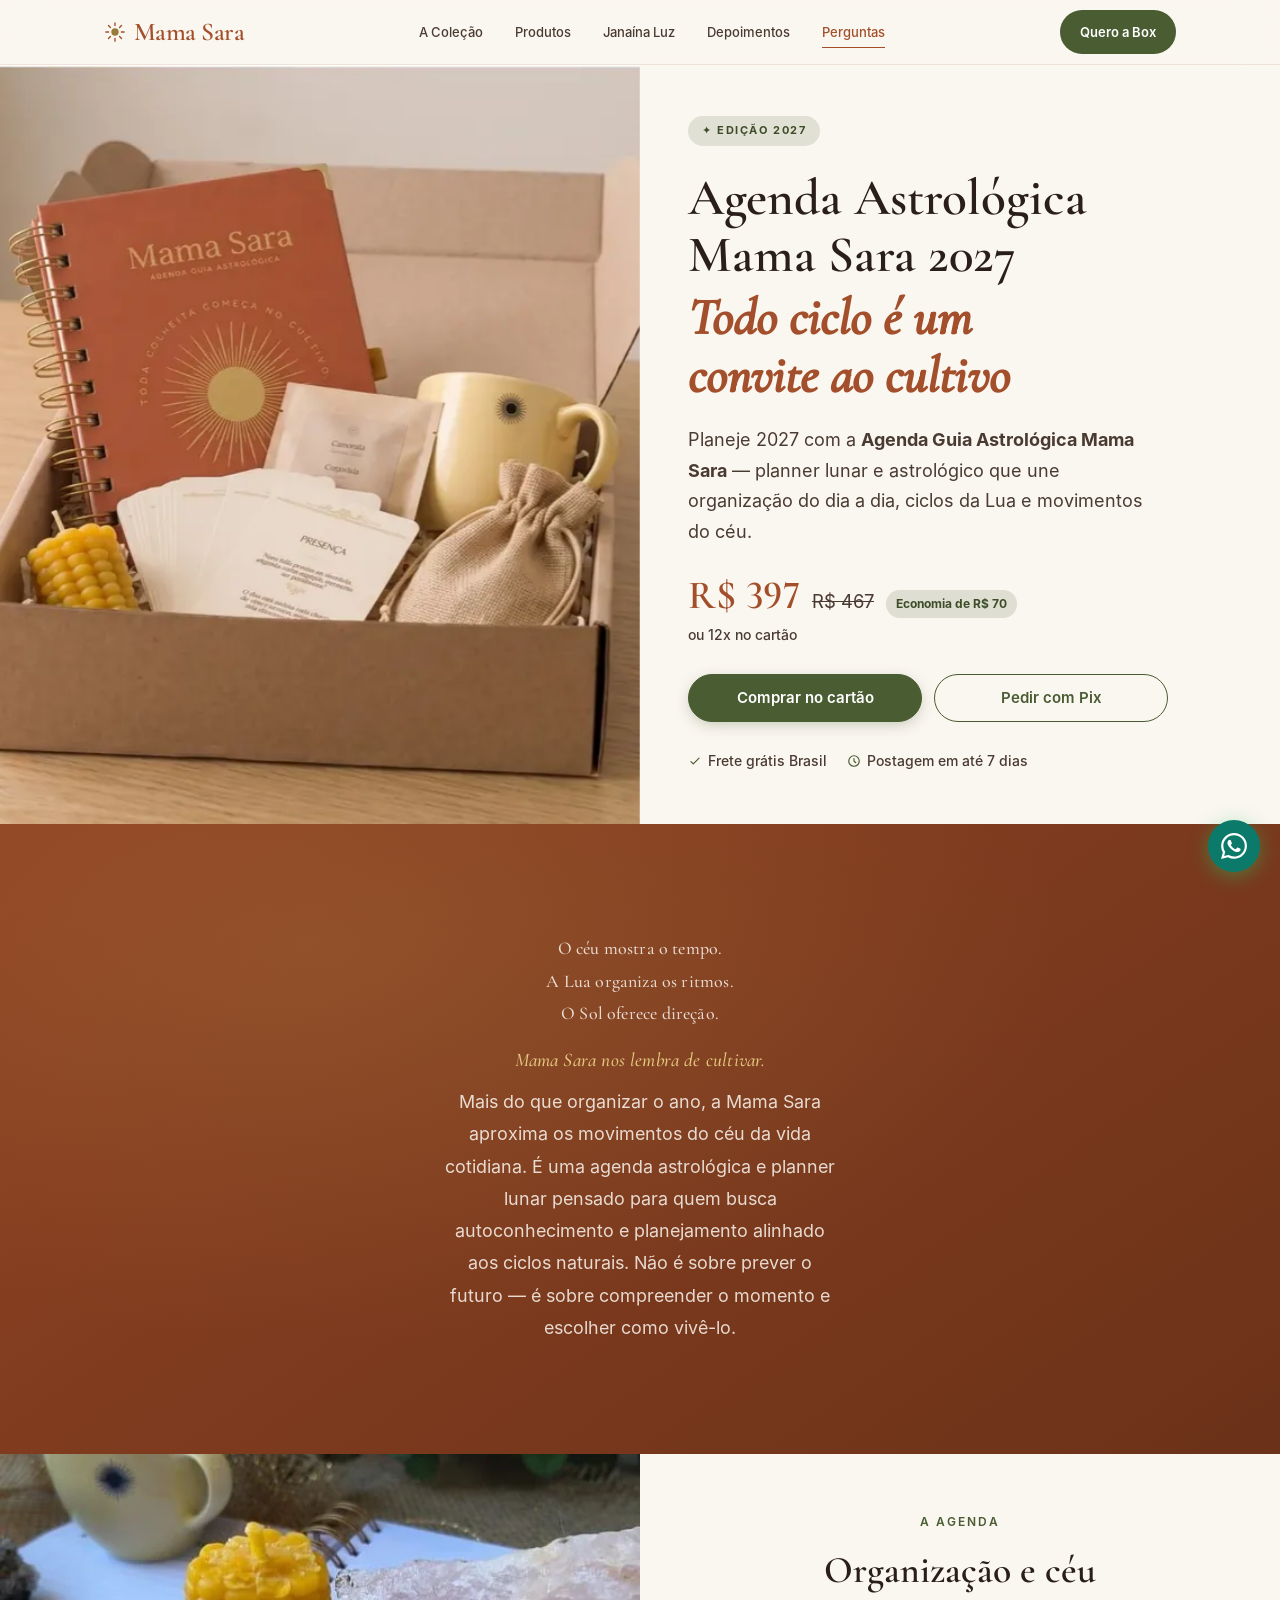
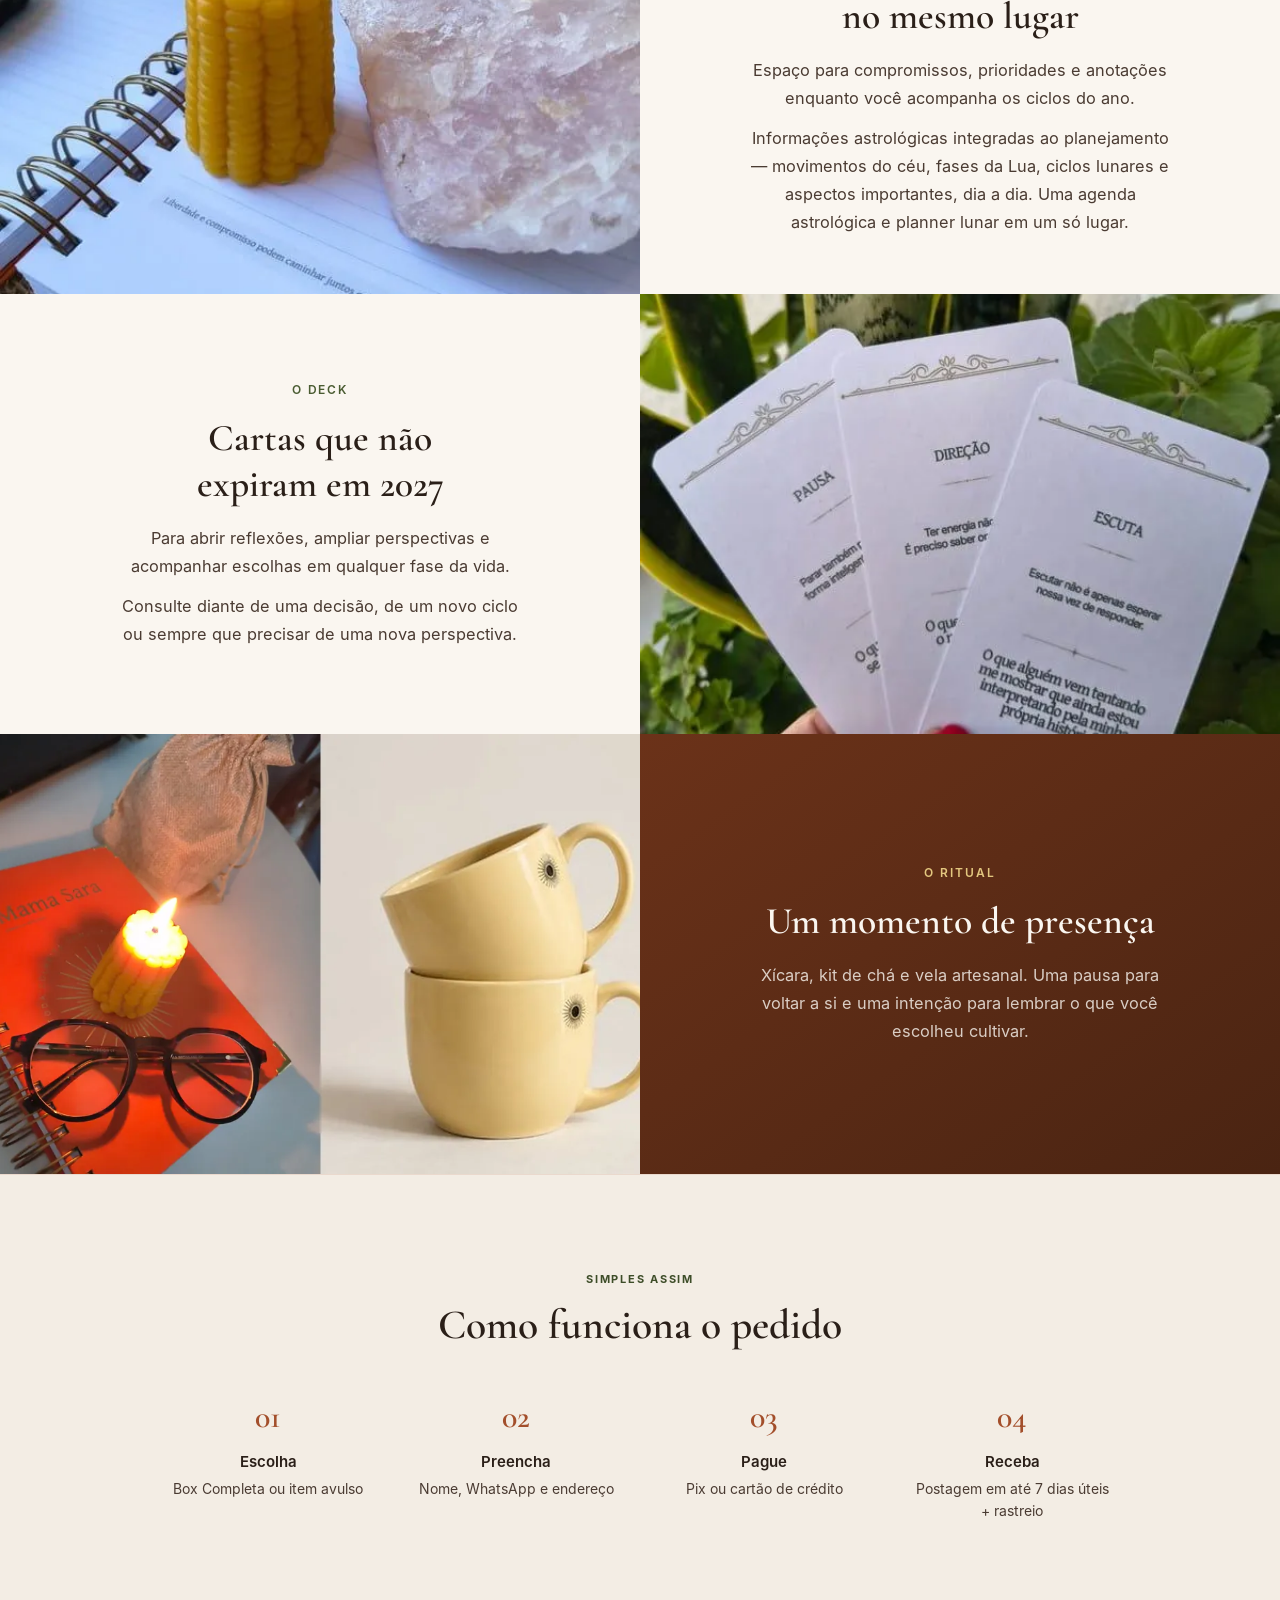
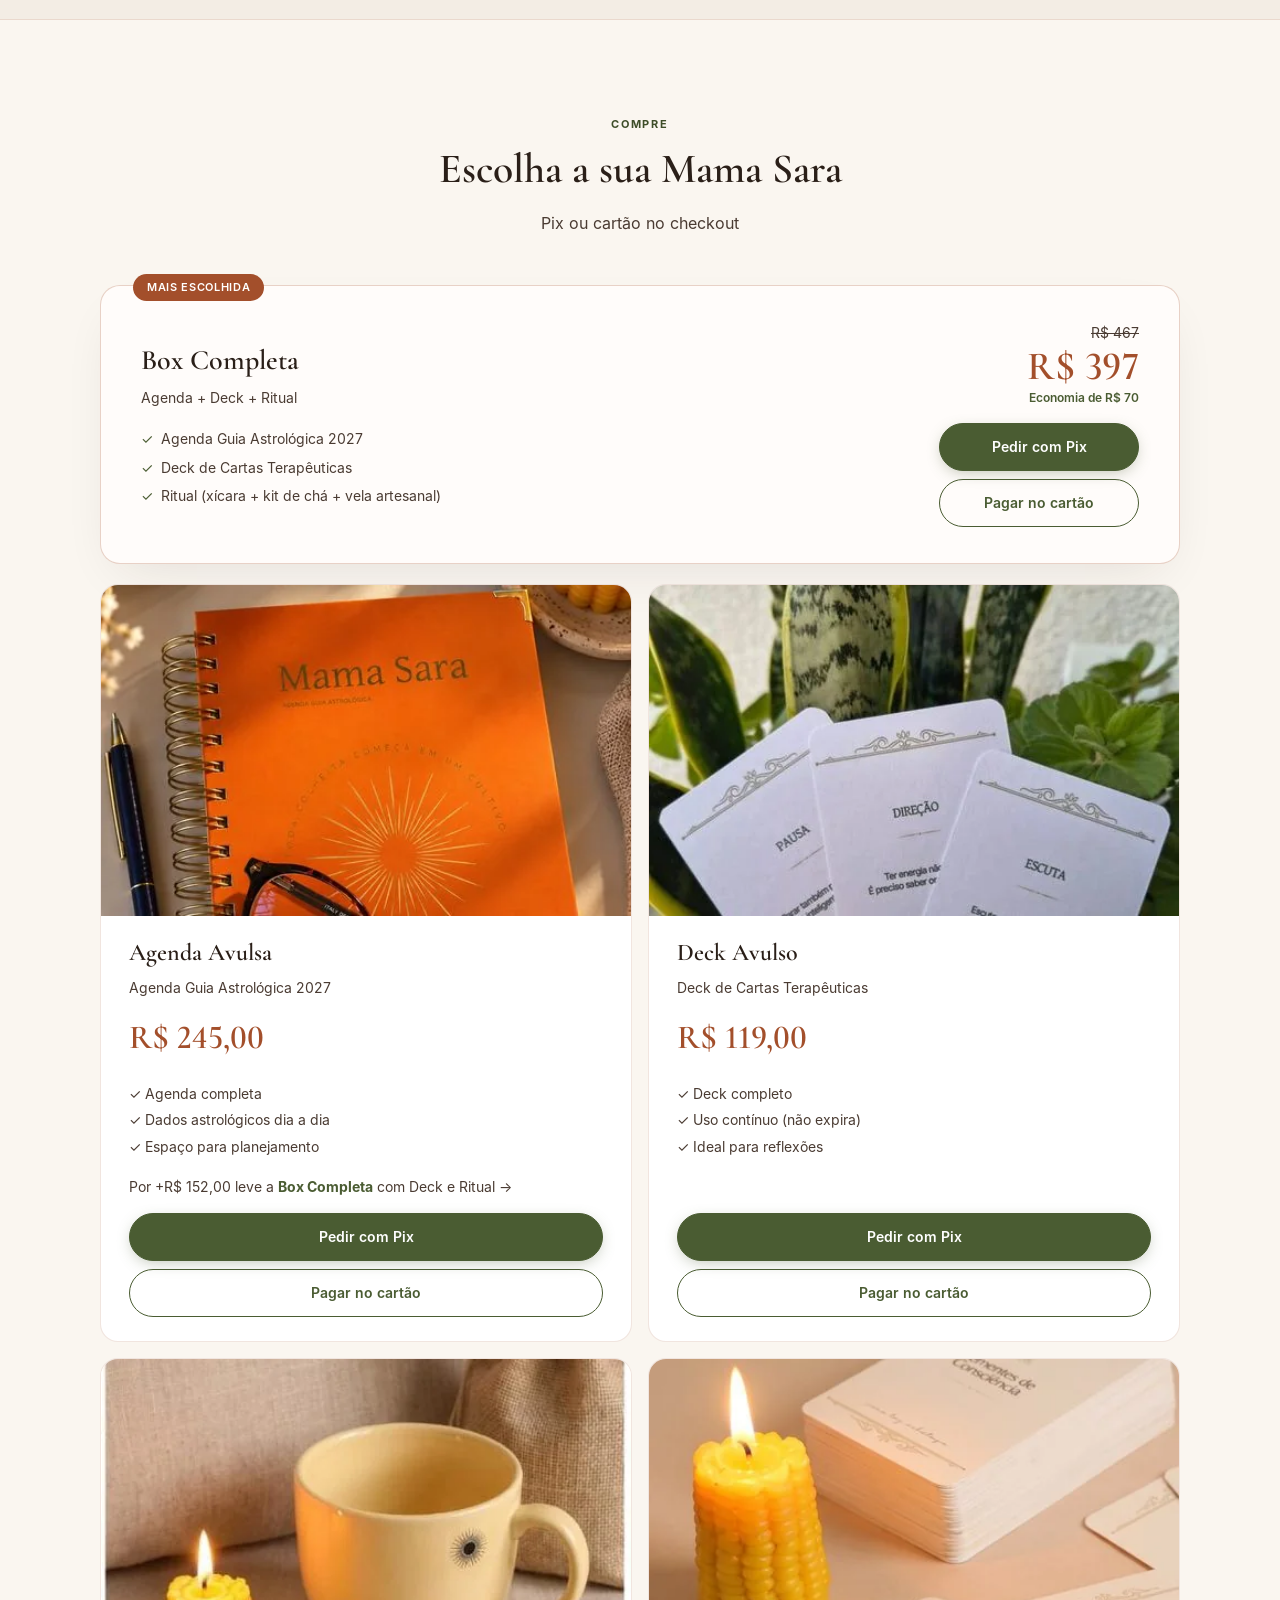
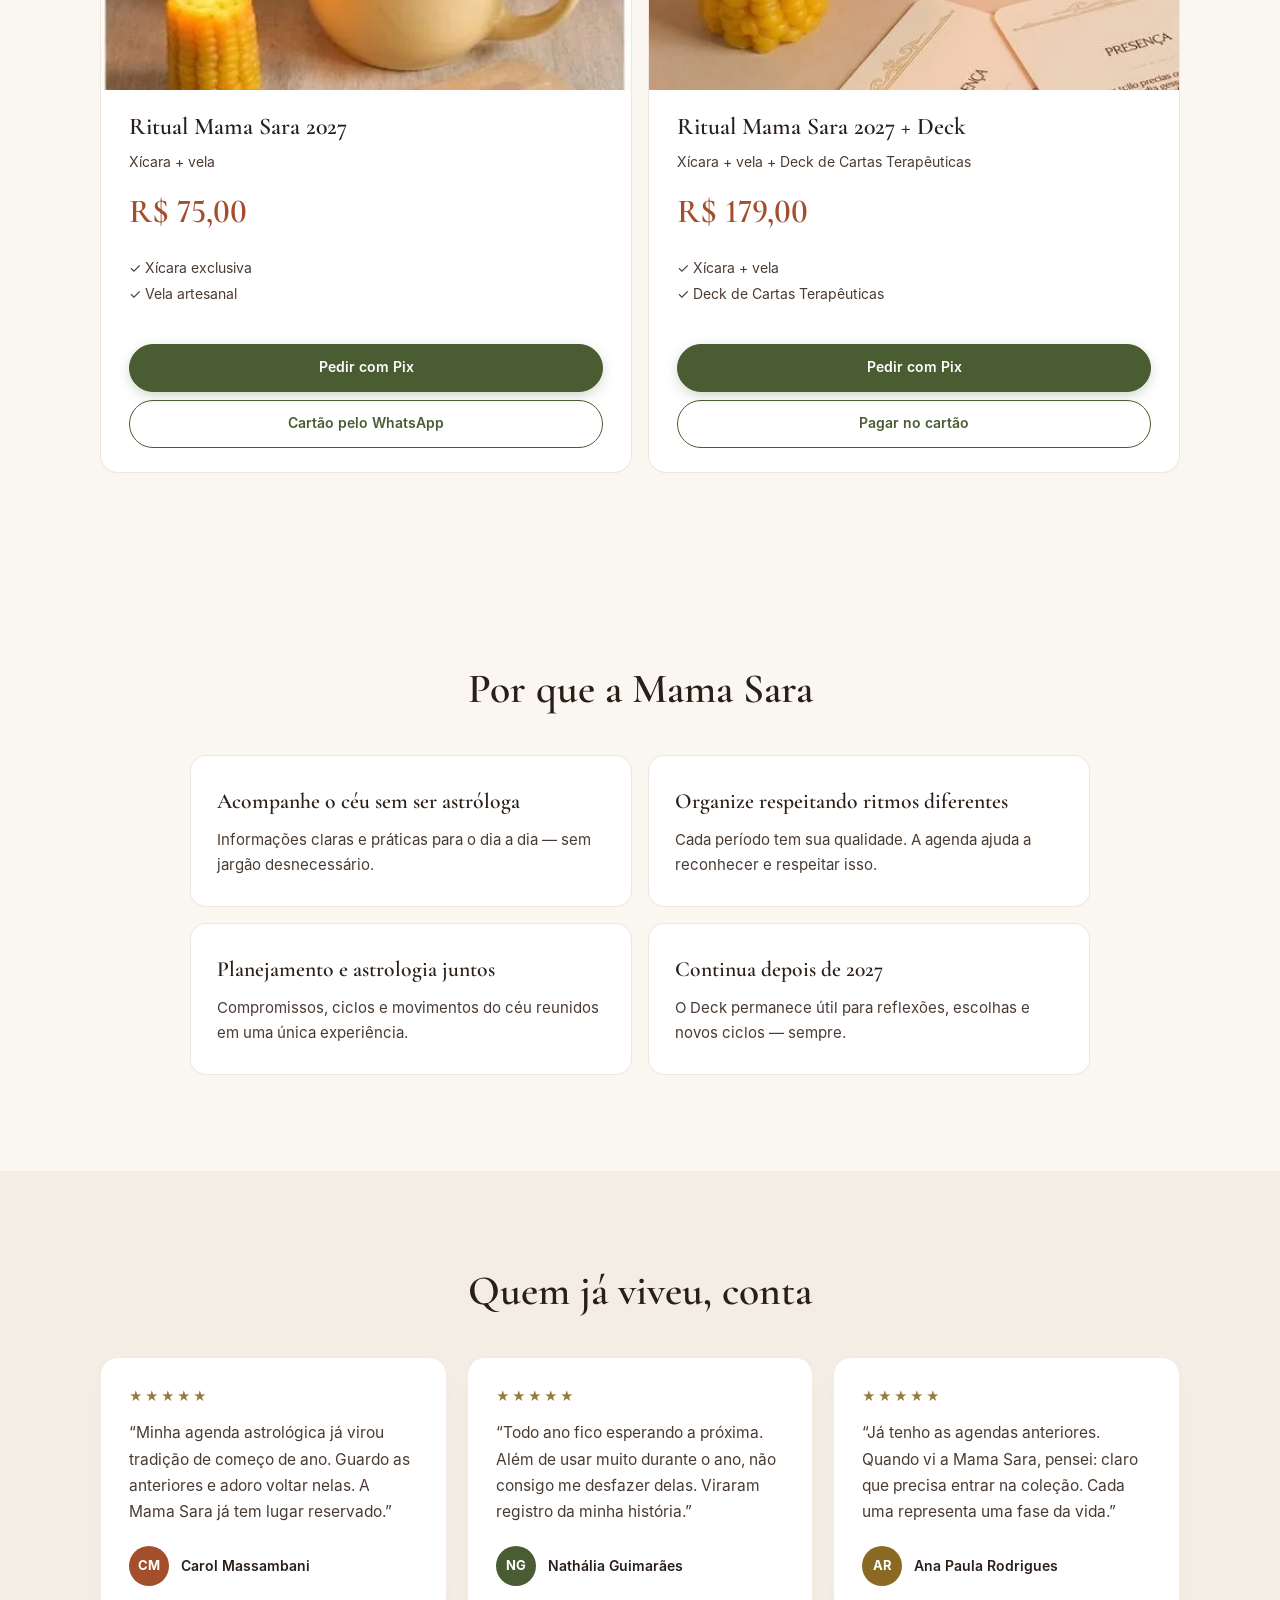
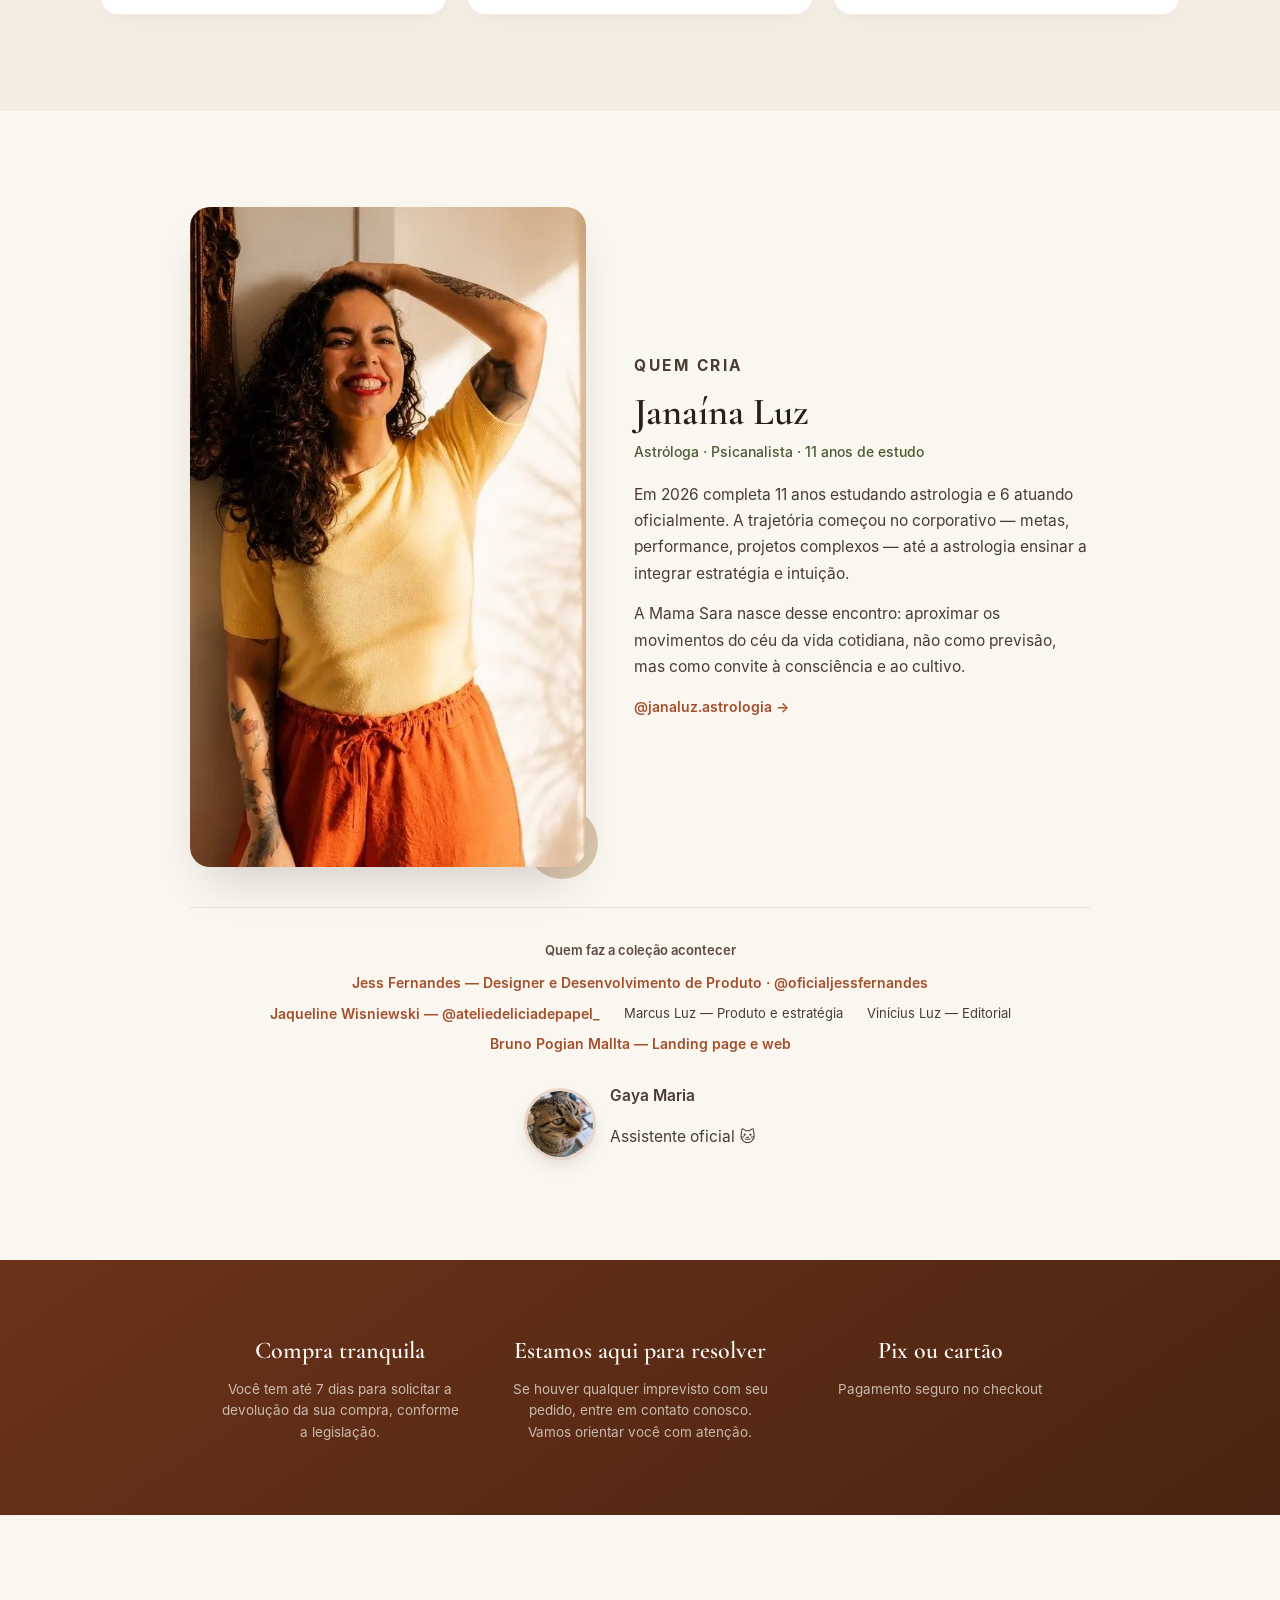
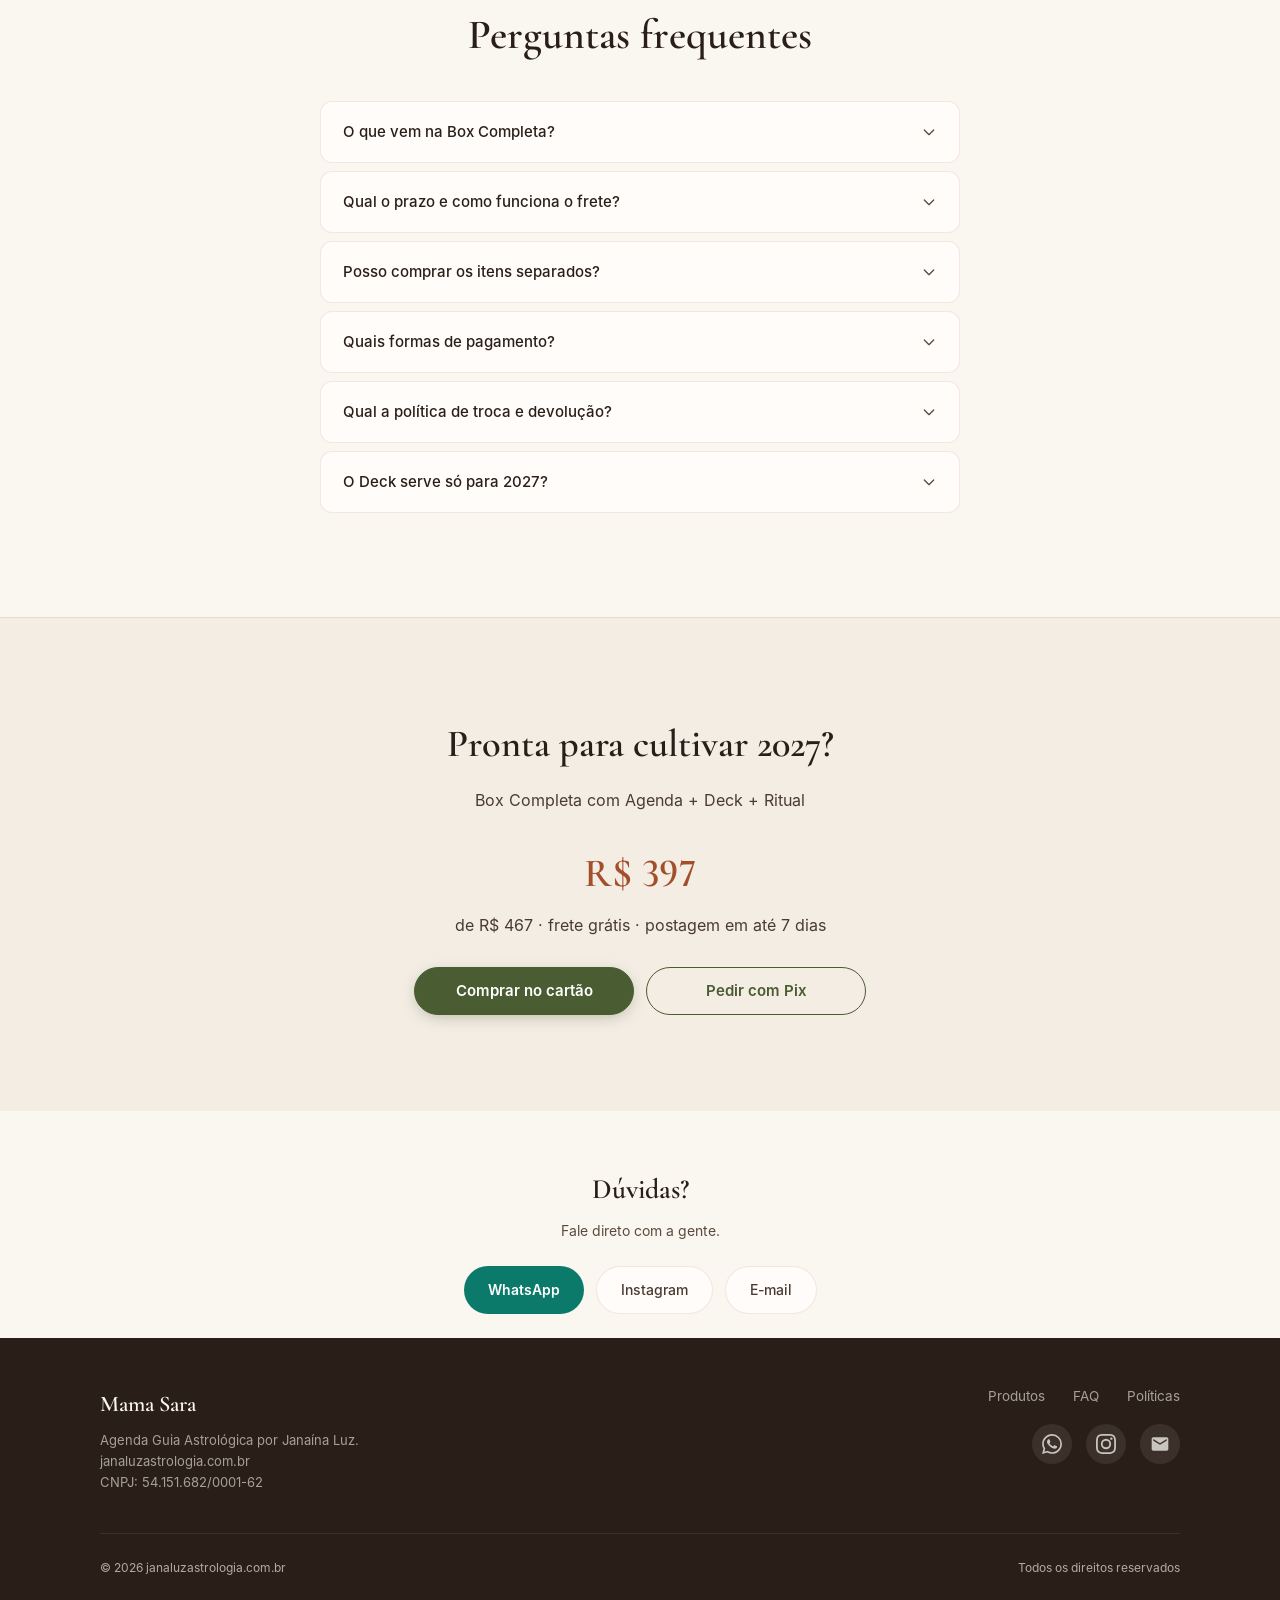
==== commit 999427b1: "fix: corrigir valor do Ritual Mama Sara com Deck para R$ 179" ====
--- a/index.html
+++ b/index.html
@@ -4,13 +4,31 @@
 
 <head>
 
+  <!-- Meta Pixel Code -->
+<script>
+!function(f,b,e,v,n,t,s)
+{if(f.fbq)return;n=f.fbq=function(){n.callMethod?
+n.callMethod.apply(n,arguments):n.queue.push(arguments)};
+if(!f._fbq)f._fbq=n;n.push=n;n.loaded=!0;n.version='2.0';
+n.queue=[];t=b.createElement(e);t.async=!0;
+t.src=v;s=b.getElementsByTagName(e)[0];
+s.parentNode.insertBefore(t,s)}(window, document,'script',
+'https://connect.facebook.net/en_US/fbevents.js');
+fbq('init', '928346779861349');
+fbq('track', 'PageView');
+</script>
+<noscript><img height="1" width="1" style="display:none"
+src="https://www.facebook.com/tr?id=928346779861349&ev=PageView&noscript=1"
+/></noscript>
+<!-- End Meta Pixel Code -->
+
 <meta charset="UTF-8"/>
 
 <meta name="viewport" content="width=device-width,initial-scale=1.0"/>
 
-<title>Agenda Astrológica 2027 Mama Sara | Planner Lunar e Box por Janaína Luz</title>
-
-<meta name="description" content="Agenda astrológica 2027 Mama Sara com planner lunar, deck e ritual. Organize o ano com ciclos lunares, movimentos do céu e autoconhecimento. Frete grátis no Brasil. Por Janaína Luz, astróloga."/>
+<title>Agenda Astrológica 2027 | Mama Sara por Janaína Luz</title>
+
+<meta name="description" content="Agenda astrológica 2027 Mama Sara , deck e ritual. Organize o ano com ciclos lunares, movimentos do céu e autoconhecimento. Frete grátis no Brasil. Por Janaína Luz, astróloga."/>
 
 <meta name="author" content="Janaína Luz · janaluzastrologia.com.br"/>
 
@@ -268,7 +286,7 @@
           "name": "Posso comprar os itens separados?",
           "acceptedAnswer": {
             "@type": "Answer",
-            "text": "Sim: Agenda Avulsa por R$ 245,00; Deck Avulso por R$ 119,00; Ritual Mama Sara 2027 (xícara + vela) por R$ 75,00; e Ritual Mama Sara 2027 + Deck por R$ 144,50."
+            "text": "Sim: Agenda Avulsa por R$ 245,00; Deck Avulso por R$ 119,00; Ritual Mama Sara 2027 (xícara + vela) por R$ 75,00; e Ritual Mama Sara 2027 + Deck por R$ 179,00."
           }
         },
         {
@@ -573,13 +591,13 @@
 
 <div class="prod-card-img"><img src="images/prod-ritual-completo.webp" alt="Ritual Mama Sara 2027 com xícara, vela e Deck de Cartas Terapêuticas" width="480" height="300" loading="lazy" decoding="async"/></div>
 
-<h3>Ritual Mama Sara 2027 + Deck</h3><p class="desc">Xícara + vela + Deck de Cartas Terapêuticas</p><p class="price">R$ 144,50</p>
+<h3>Ritual Mama Sara 2027 + Deck</h3><p class="desc">Xícara + vela + Deck de Cartas Terapêuticas</p><p class="price">R$ 179,00</p>
 
 <ul><li>✓ Xícara + vela</li><li>✓ Deck de Cartas Terapêuticas</li></ul>
 
 <div class="acts">
 
-<button class="btn-m" data-order data-slug="ritual-completo" data-name="Ritual Mama Sara 2027 (xícara + vela + Deck)" data-price="14450">Pedir com Pix</button>
+<button class="btn-m" data-order data-slug="ritual-completo" data-name="Ritual Mama Sara 2027 (xícara + vela + Deck)" data-price="17900">Pedir com Pix</button>
 
 <a href="https://pay.kiwify.com.br/oXJ2gu0" target="_blank" rel="noopener" class="btn-s" aria-label="Prefiro pagar o Ritual Mama Sara 2027 + Deck no cartão">Pagar no cartão</a>
 
@@ -719,7 +737,7 @@
 
 <details class="faq-i"><summary>Qual o prazo e como funciona o frete?<svg fill="none" stroke="currentColor" stroke-width="2" viewBox="0 0 24 24"><path stroke-linecap="round" stroke-linejoin="round" d="M19 9l-7 7-7-7"/></svg></summary><div class="ans">Frete grátis para todo o Brasil. Postagem em até 7 dias úteis após confirmação do pagamento. O rastreio é enviado pelo WhatsApp.</div></details>
 
-<details class="faq-i"><summary>Posso comprar os itens separados?<svg fill="none" stroke="currentColor" stroke-width="2" viewBox="0 0 24 24"><path stroke-linecap="round" stroke-linejoin="round" d="M19 9l-7 7-7-7"/></svg></summary><div class="ans">Sim: Agenda Avulsa por R$ 245,00; Deck Avulso por R$ 119,00; Ritual Mama Sara 2027 (xícara + vela) por R$ 75,00; e Ritual Mama Sara 2027 + Deck por R$ 144,50.</div></details>
+<details class="faq-i"><summary>Posso comprar os itens separados?<svg fill="none" stroke="currentColor" stroke-width="2" viewBox="0 0 24 24"><path stroke-linecap="round" stroke-linejoin="round" d="M19 9l-7 7-7-7"/></svg></summary><div class="ans">Sim: Agenda Avulsa por R$ 245,00; Deck Avulso por R$ 119,00; Ritual Mama Sara 2027 (xícara + vela) por R$ 75,00; e Ritual Mama Sara 2027 + Deck por R$ 179,00.</div></details>
 
 <details class="faq-i"><summary>Quais formas de pagamento?<svg fill="none" stroke="currentColor" stroke-width="2" viewBox="0 0 24 24"><path stroke-linecap="round" stroke-linejoin="round" d="M19 9l-7 7-7-7"/></svg></summary><div class="ans">Pix (pelo WhatsApp) e cartão de crédito (via Kiwify, nos produtos que possuem link).</div></details>
 
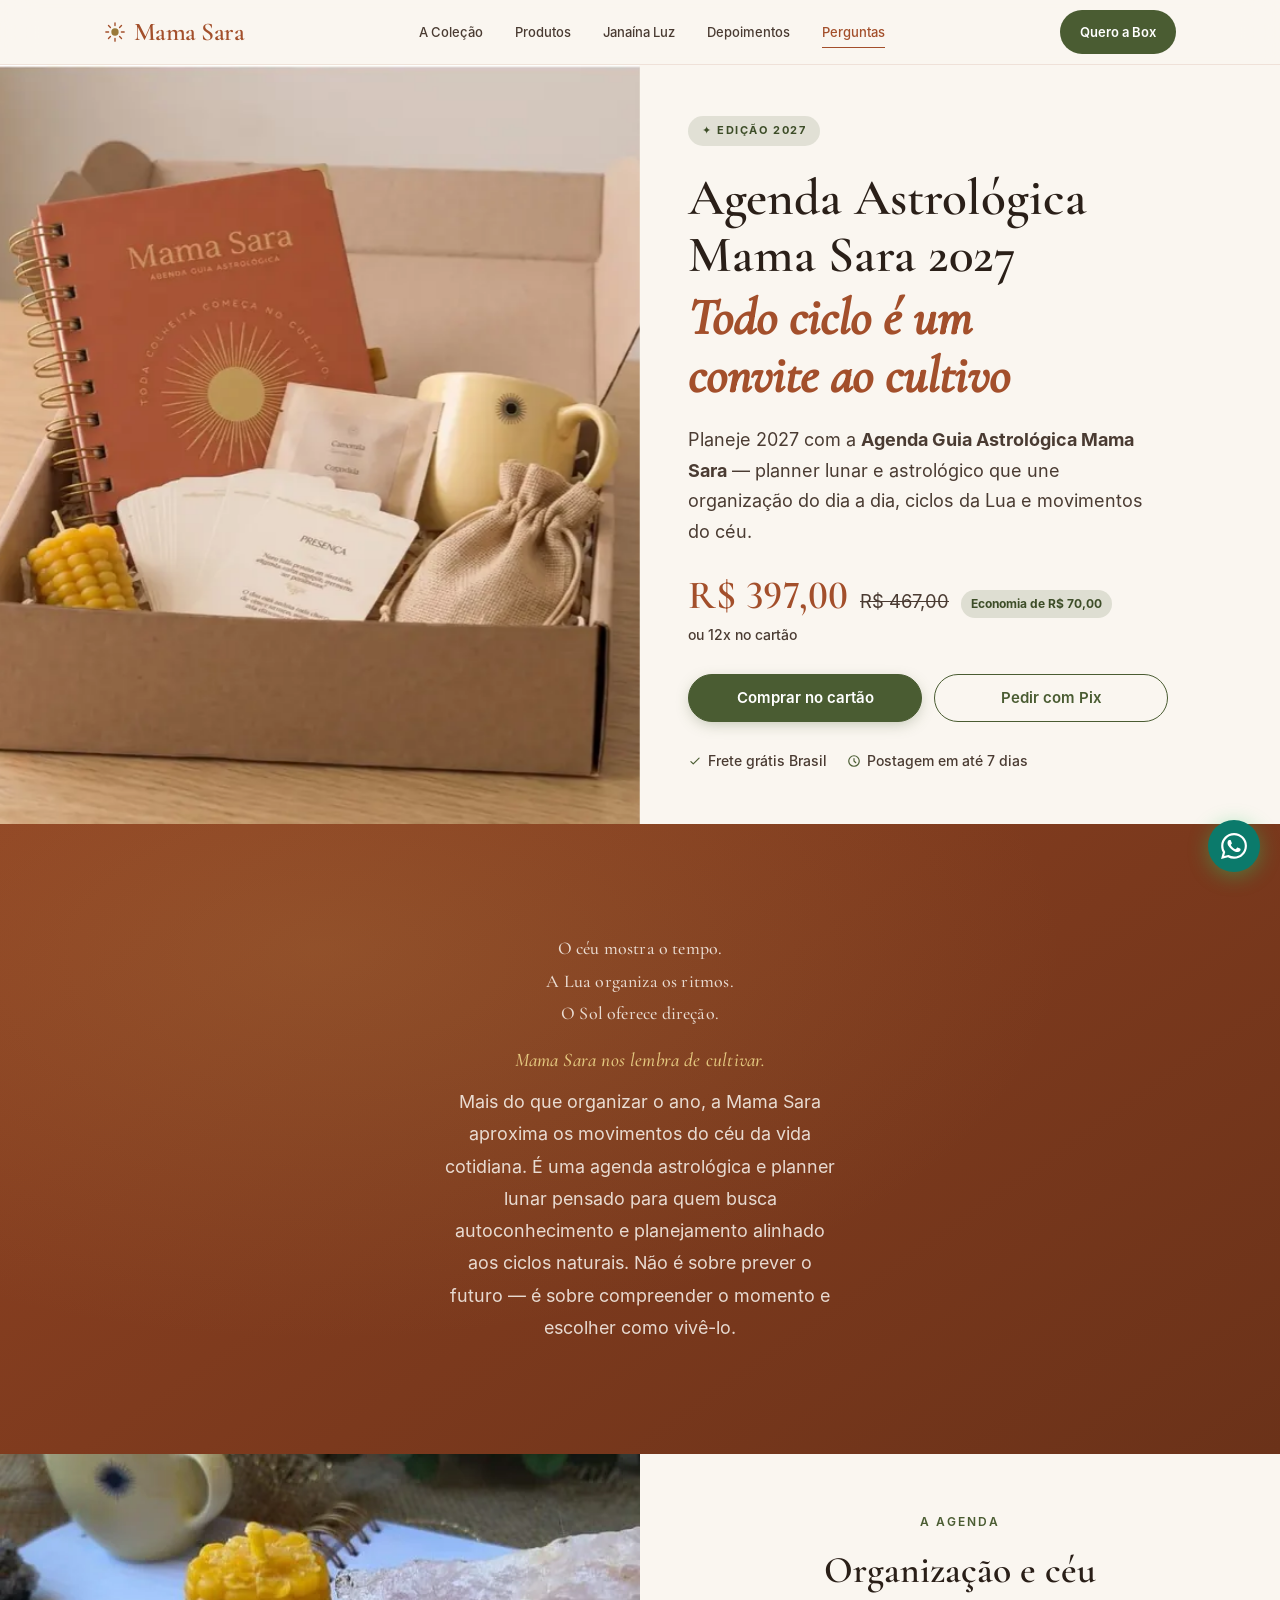
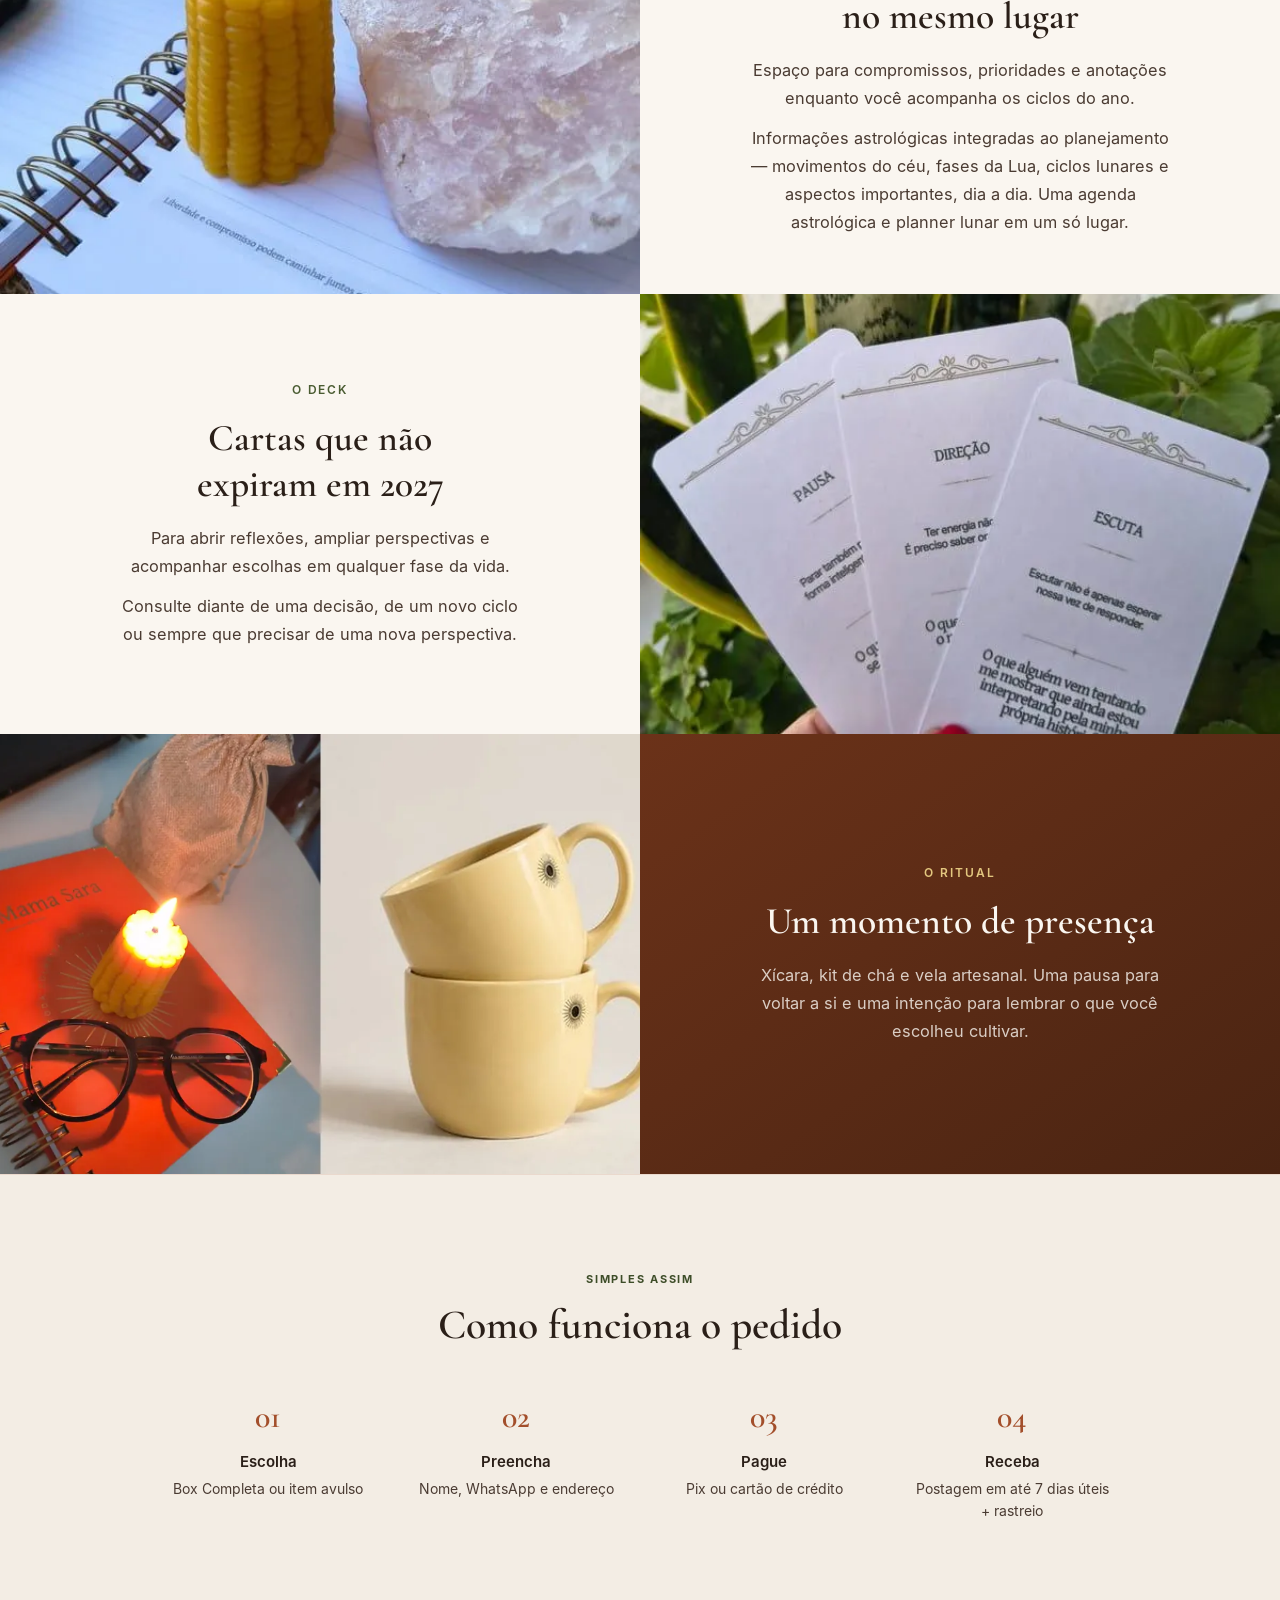
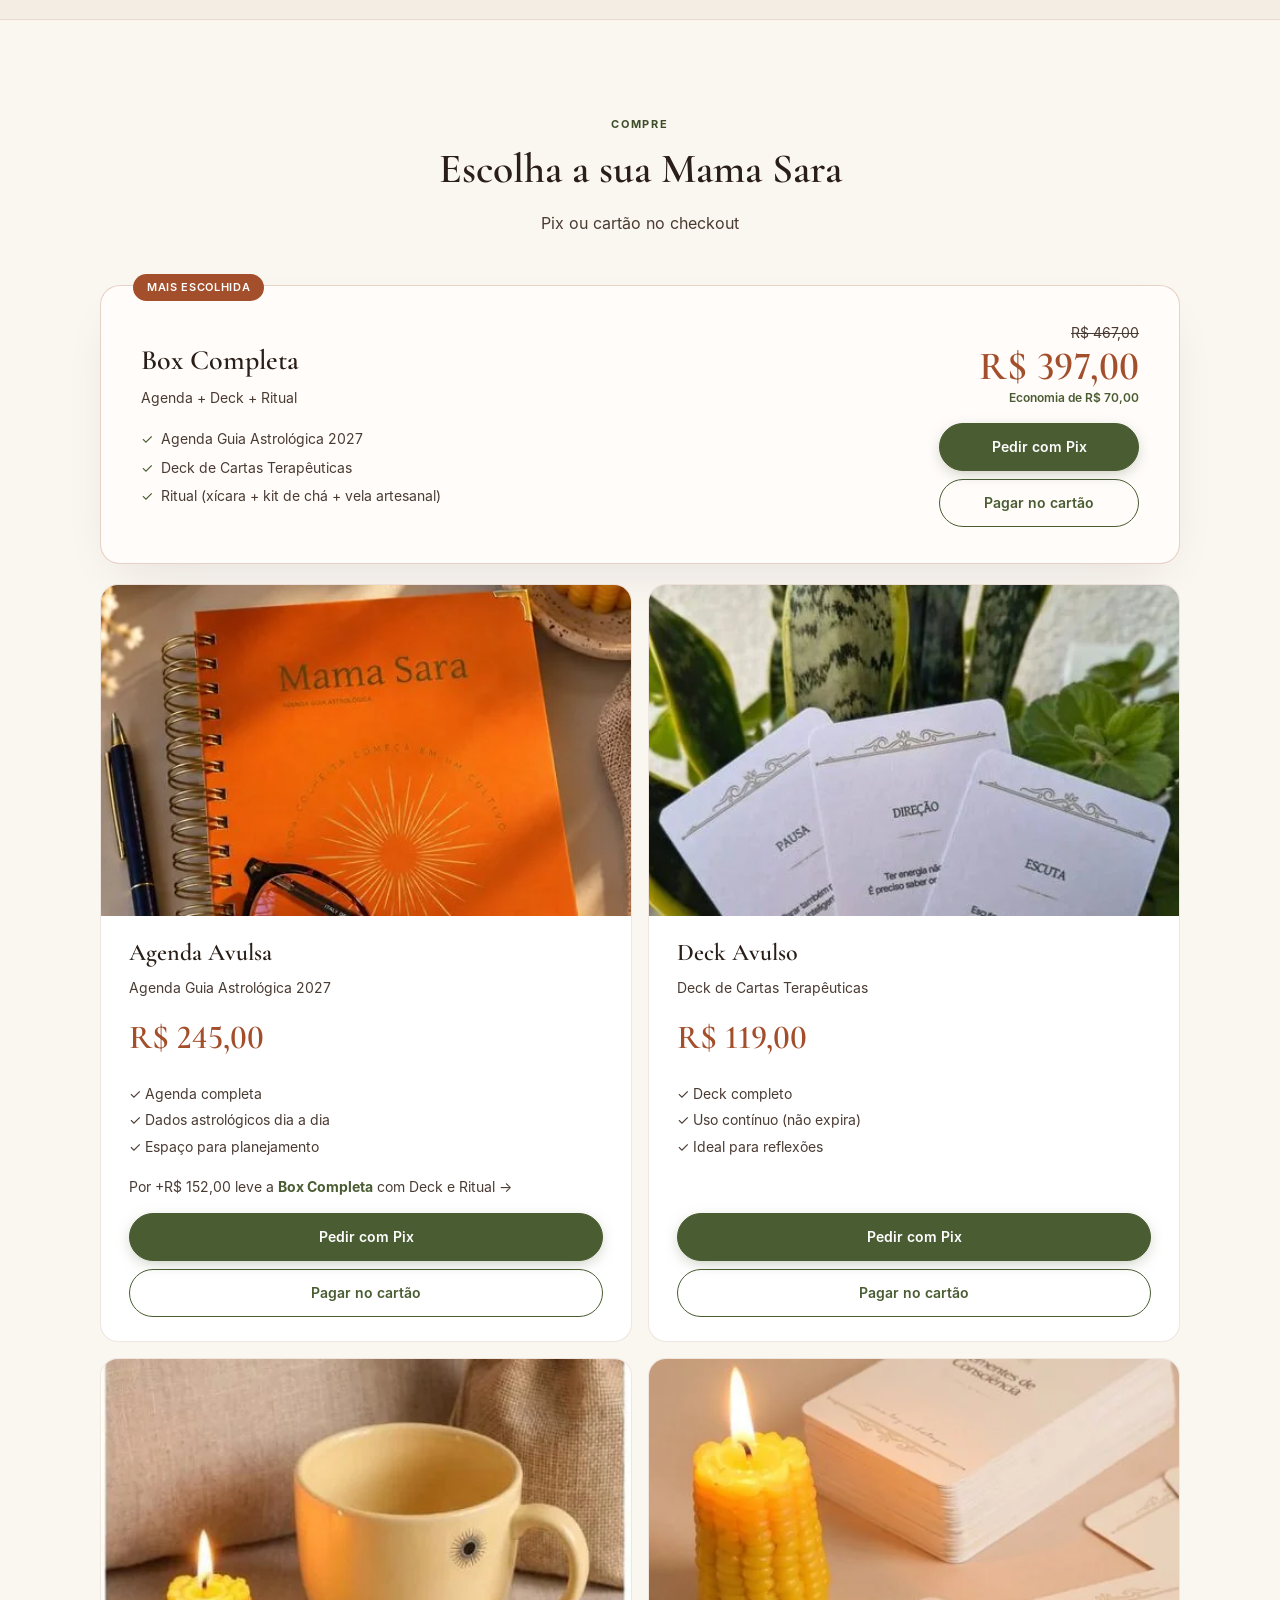
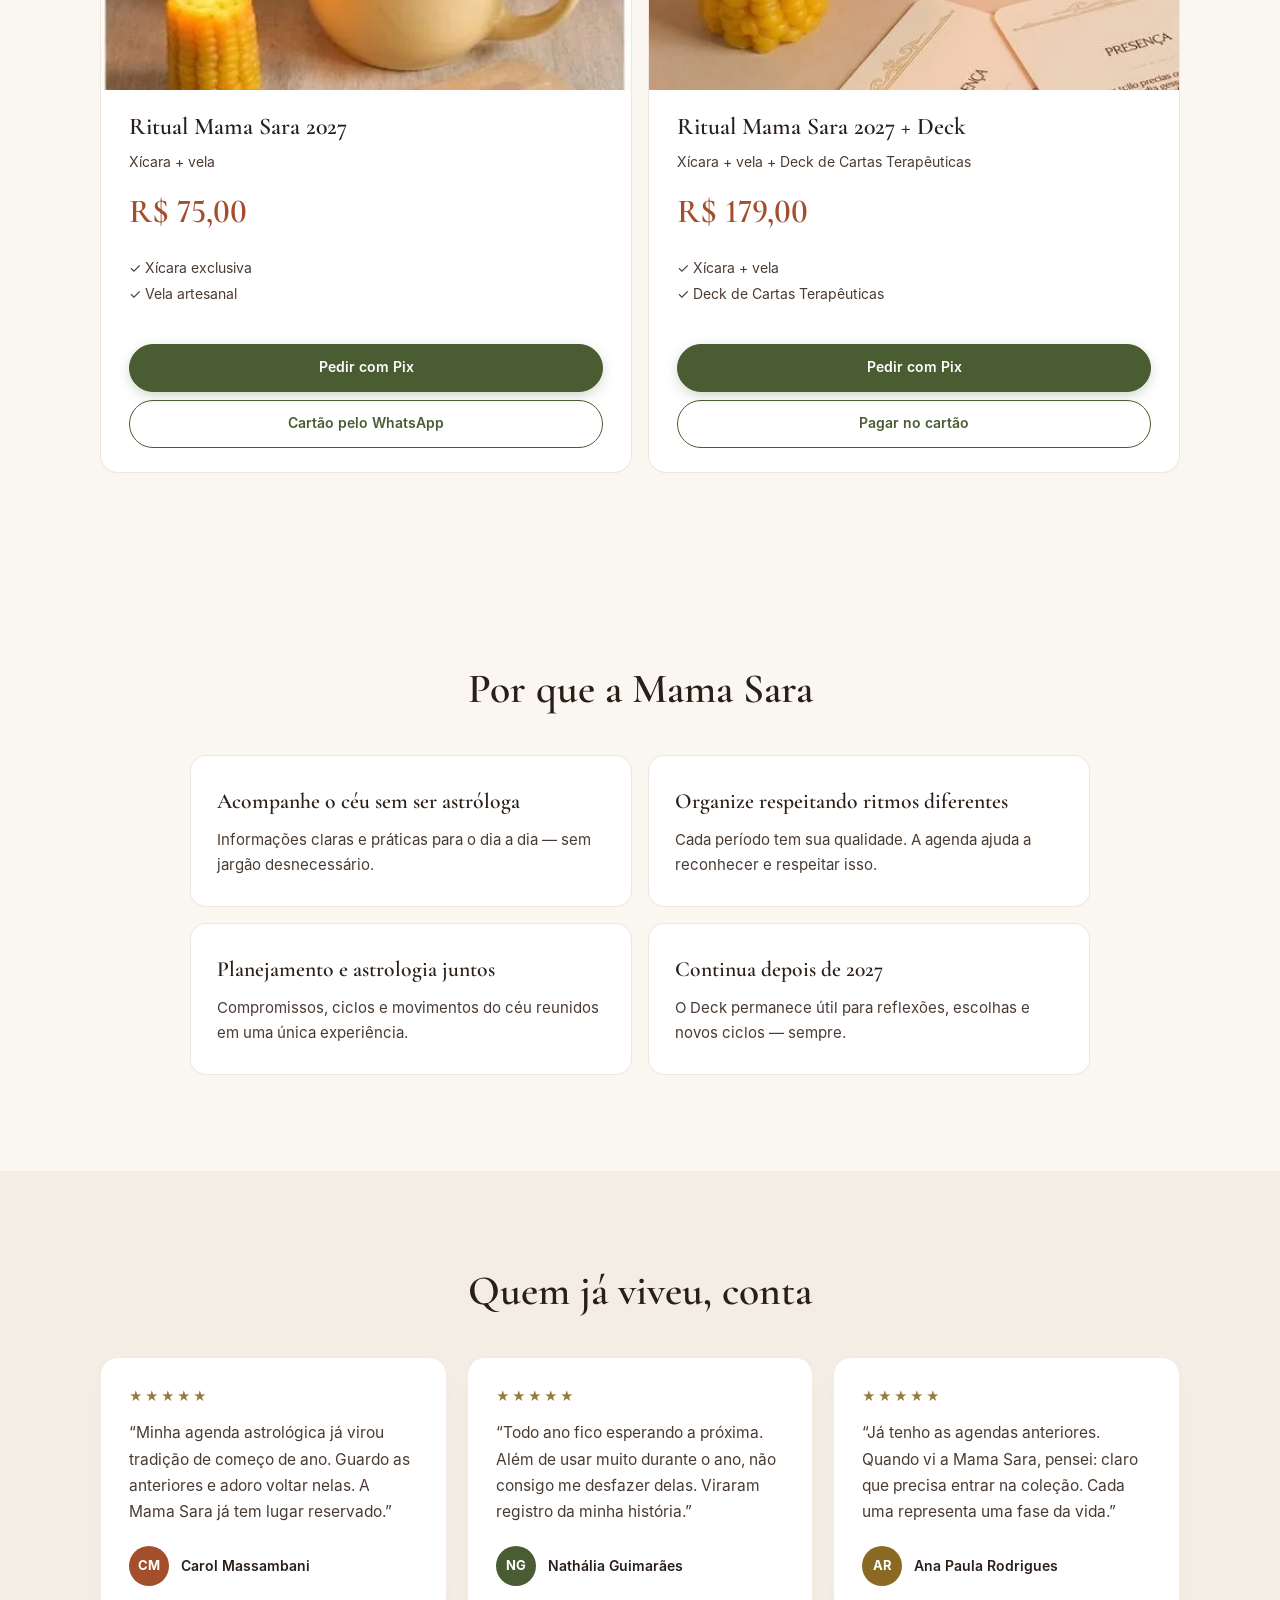
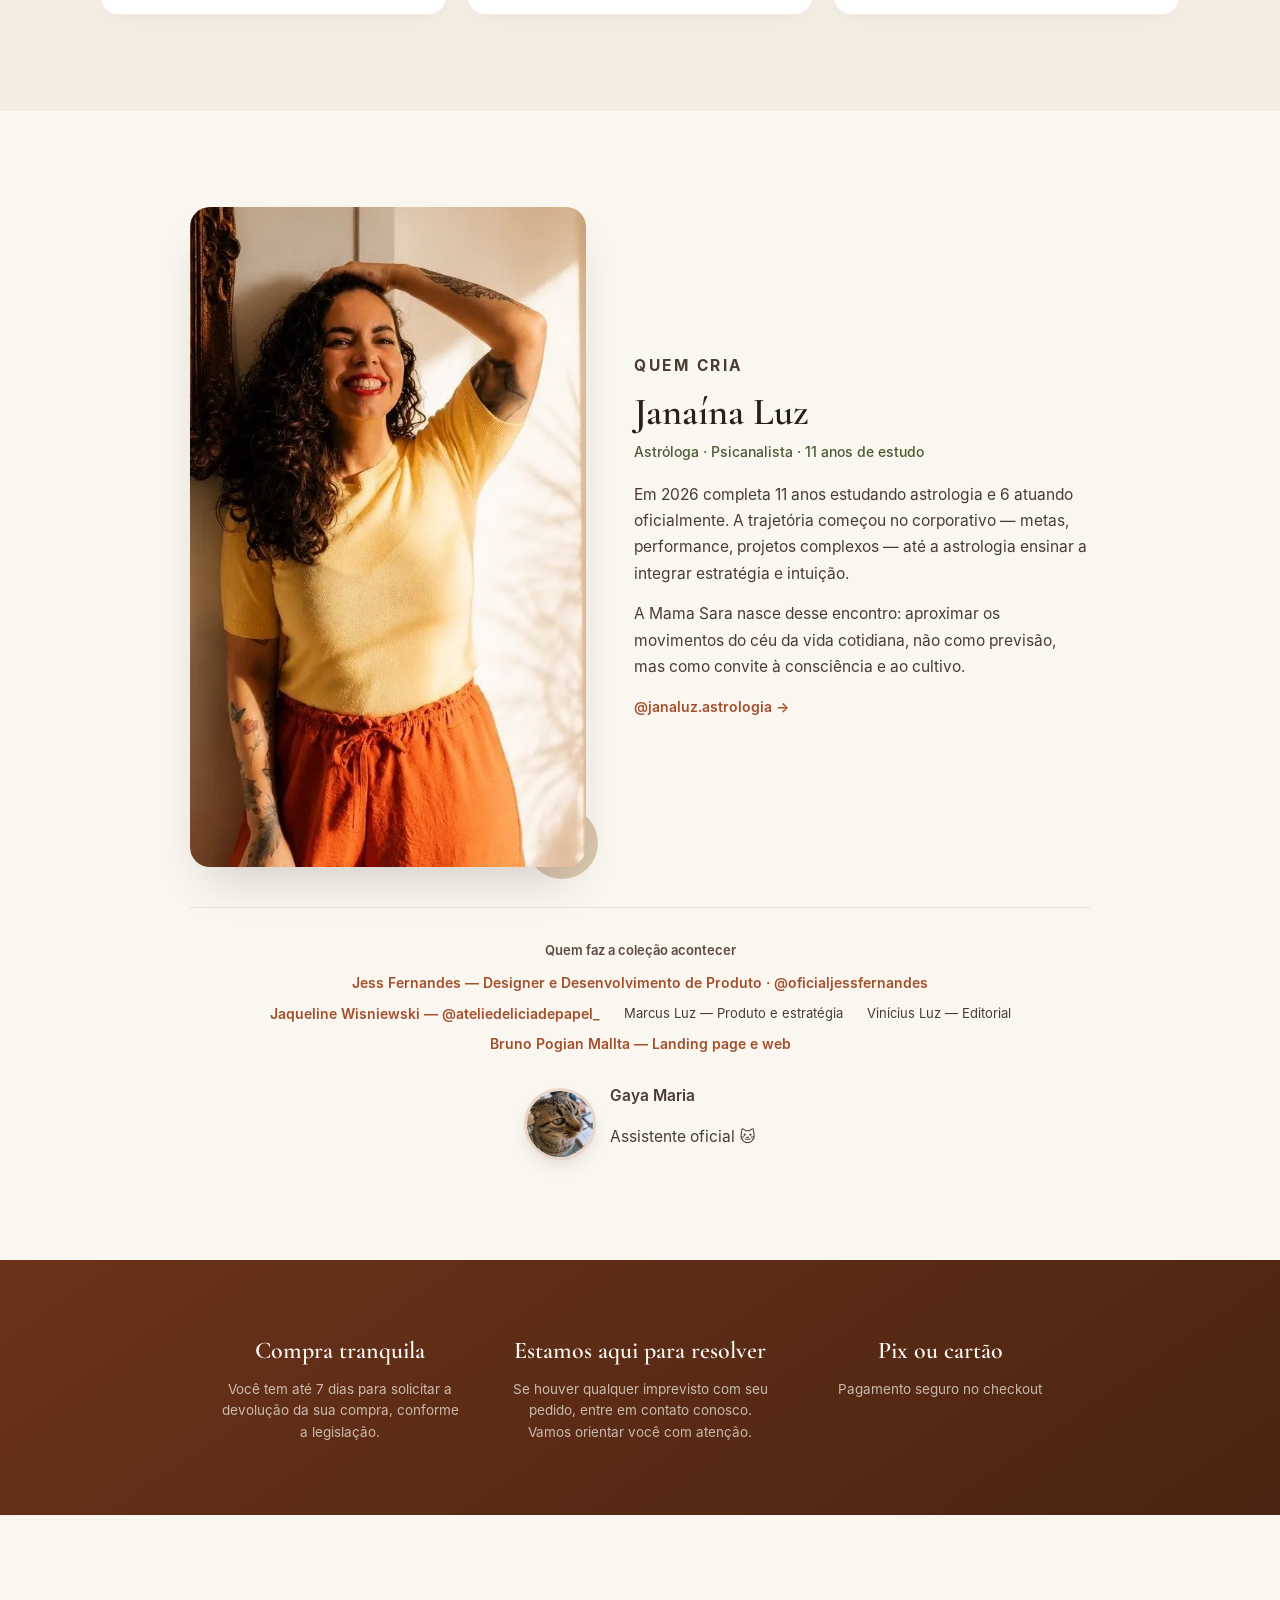
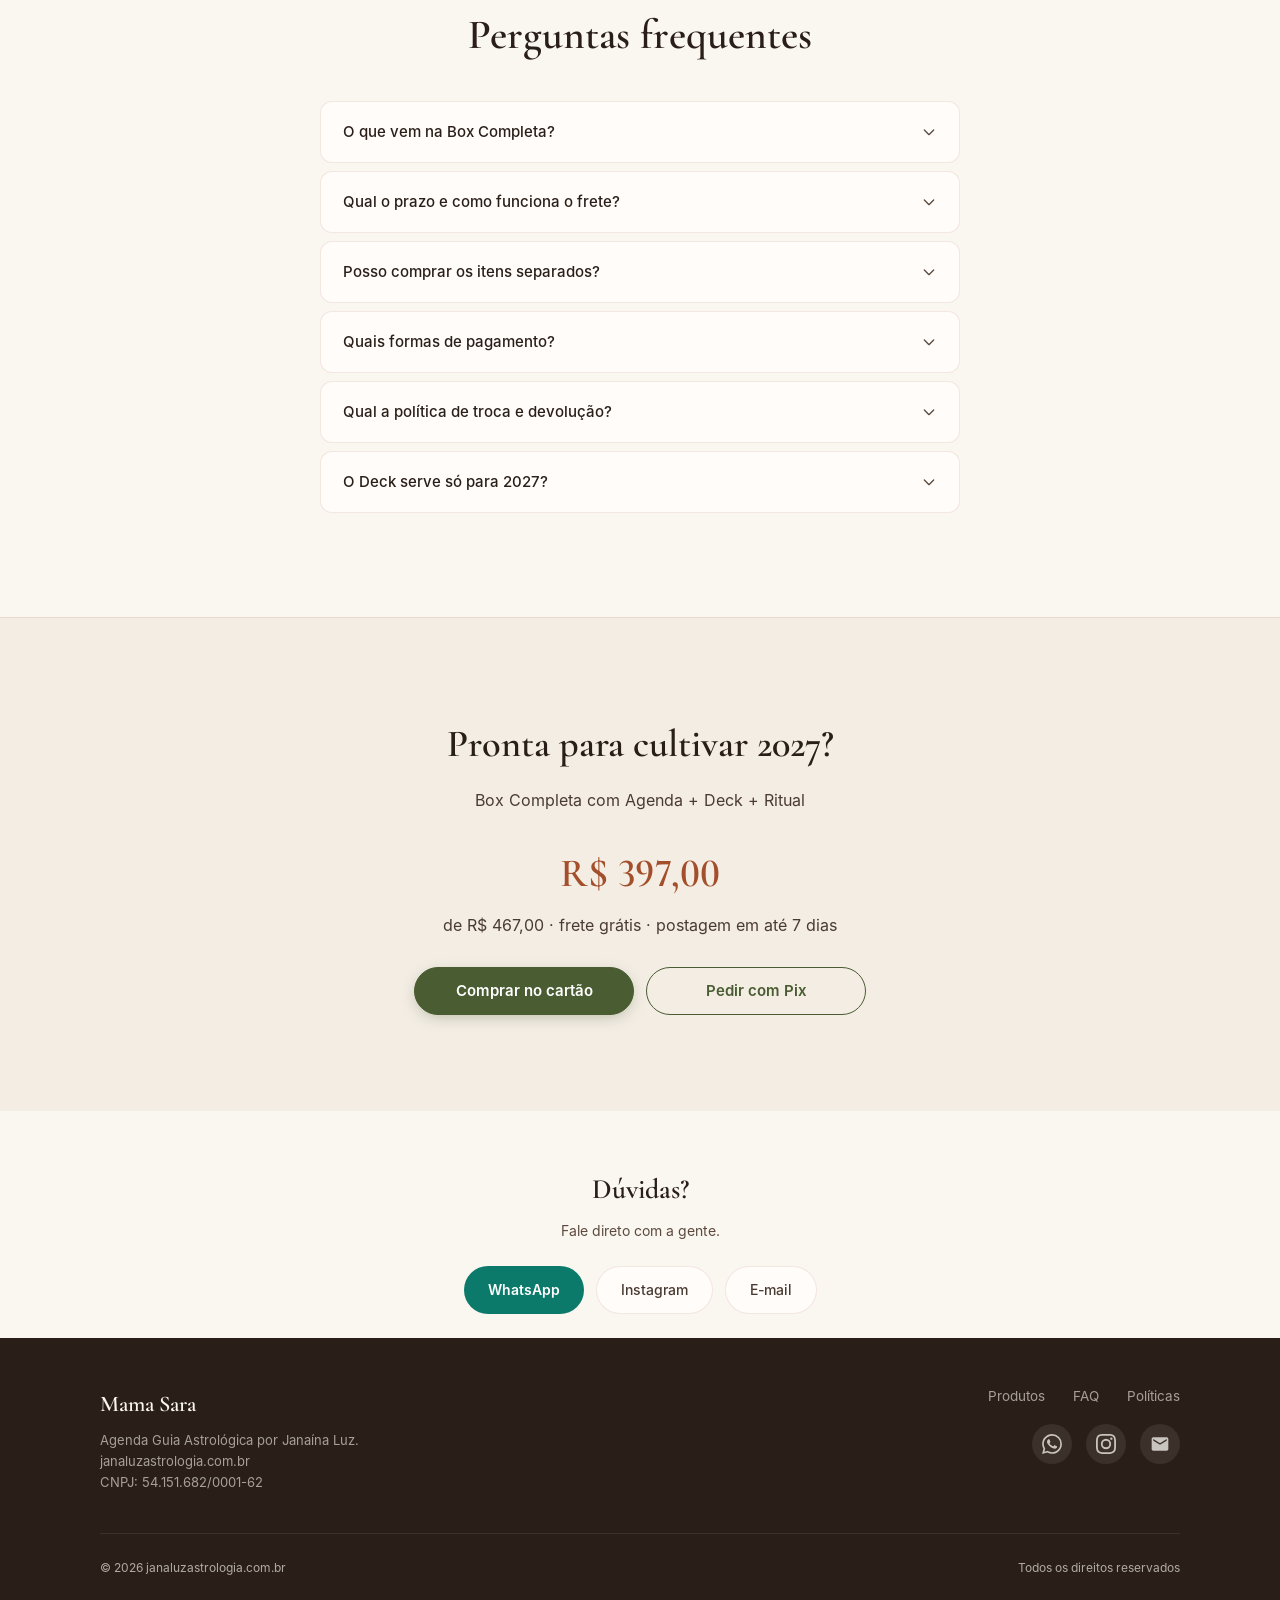
==== commit aba04024: "fix: invalidar cache do script com início antecipado da Black Friday" ====
--- a/index.html
+++ b/index.html
@@ -913,7 +913,7 @@
 
 <script src="js/analytics.js" defer></script>
 
-<script src="js/main.js" defer></script>
+<script src="js/main.js?v=20261122-black" defer></script>
 
 </body>
 
--- a/css/main.css
+++ b/css/main.css
@@ -370,4 +370,8 @@
 
 html::-webkit-scrollbar {
   display: none;
-}+}
+
+/* Preço promocional dos produtos avulsos — Black Friday 2026 */
+.prod-card .price .black-original{display:block;font-family:system-ui,sans-serif;font-size:.9rem;font-weight:400;line-height:1.35;color:var(--ink-soft);text-decoration:line-through}
+.prod-card .price .black-price{display:block}
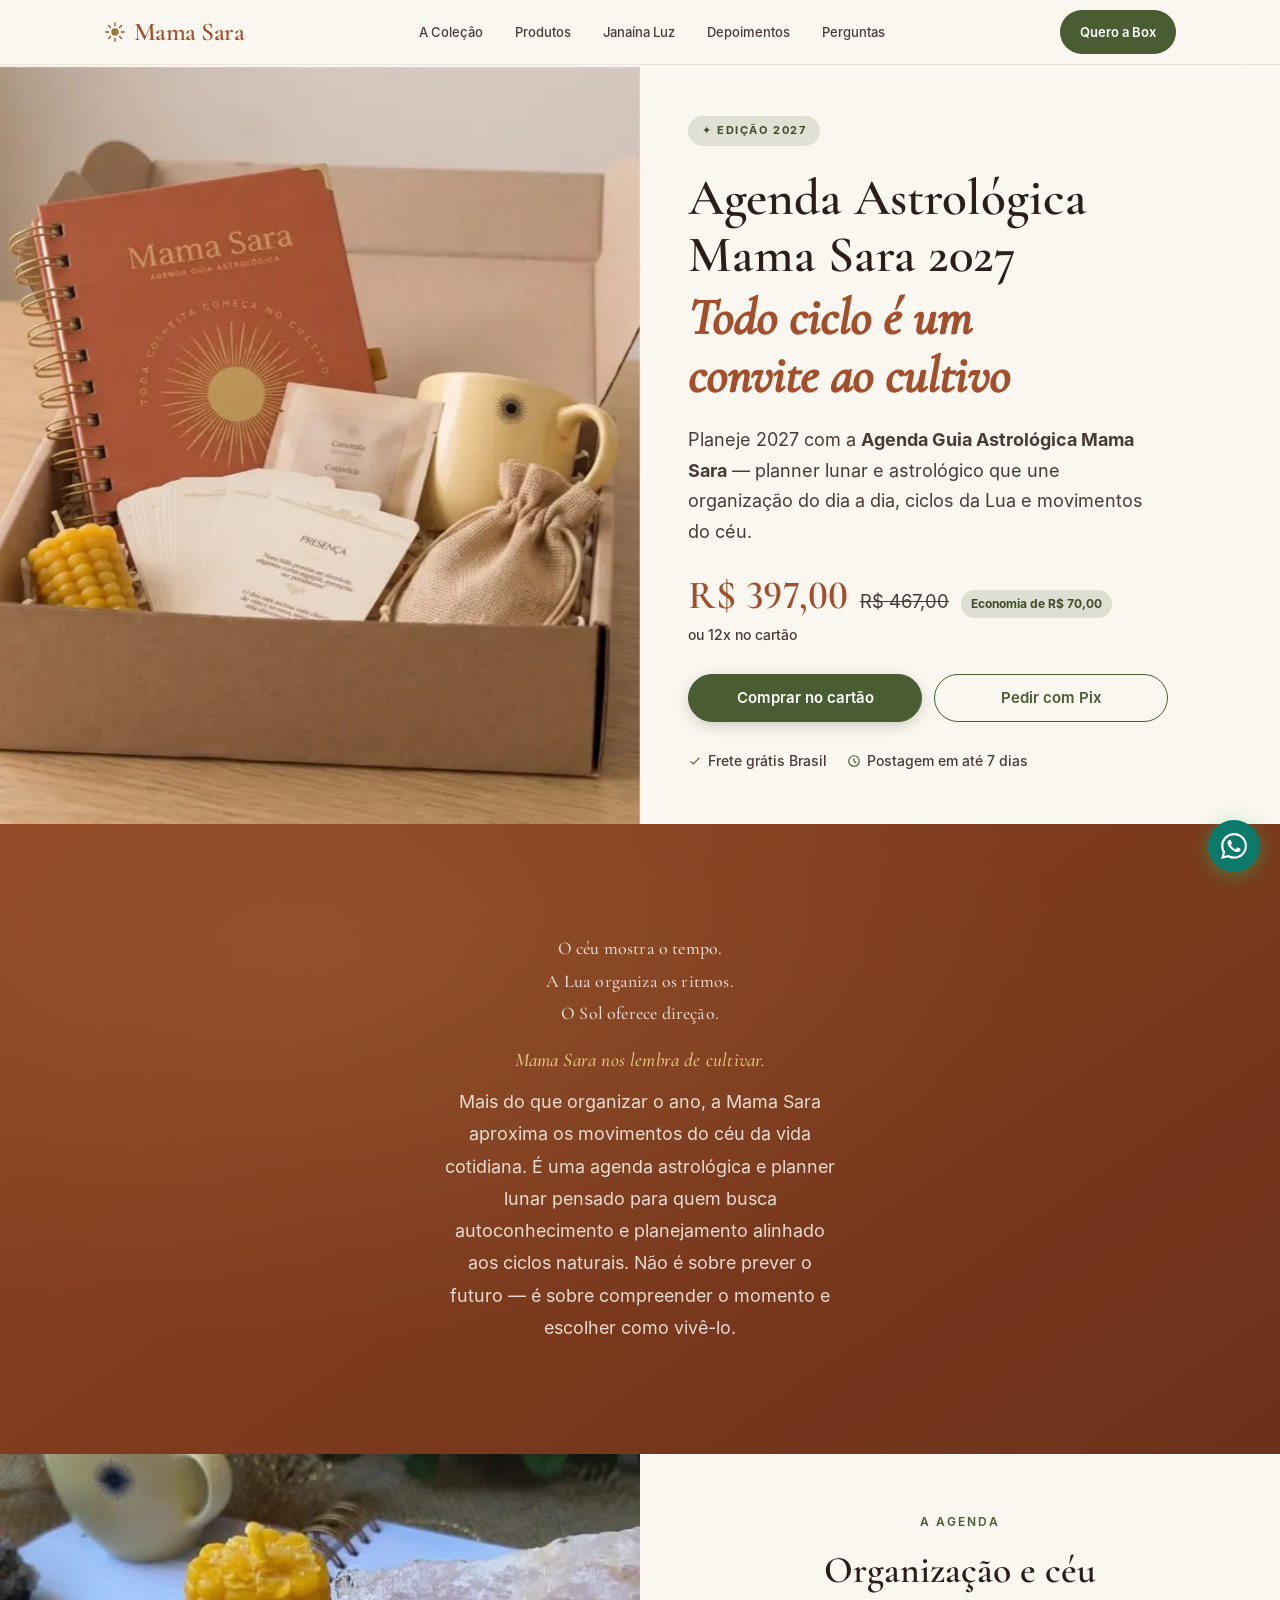
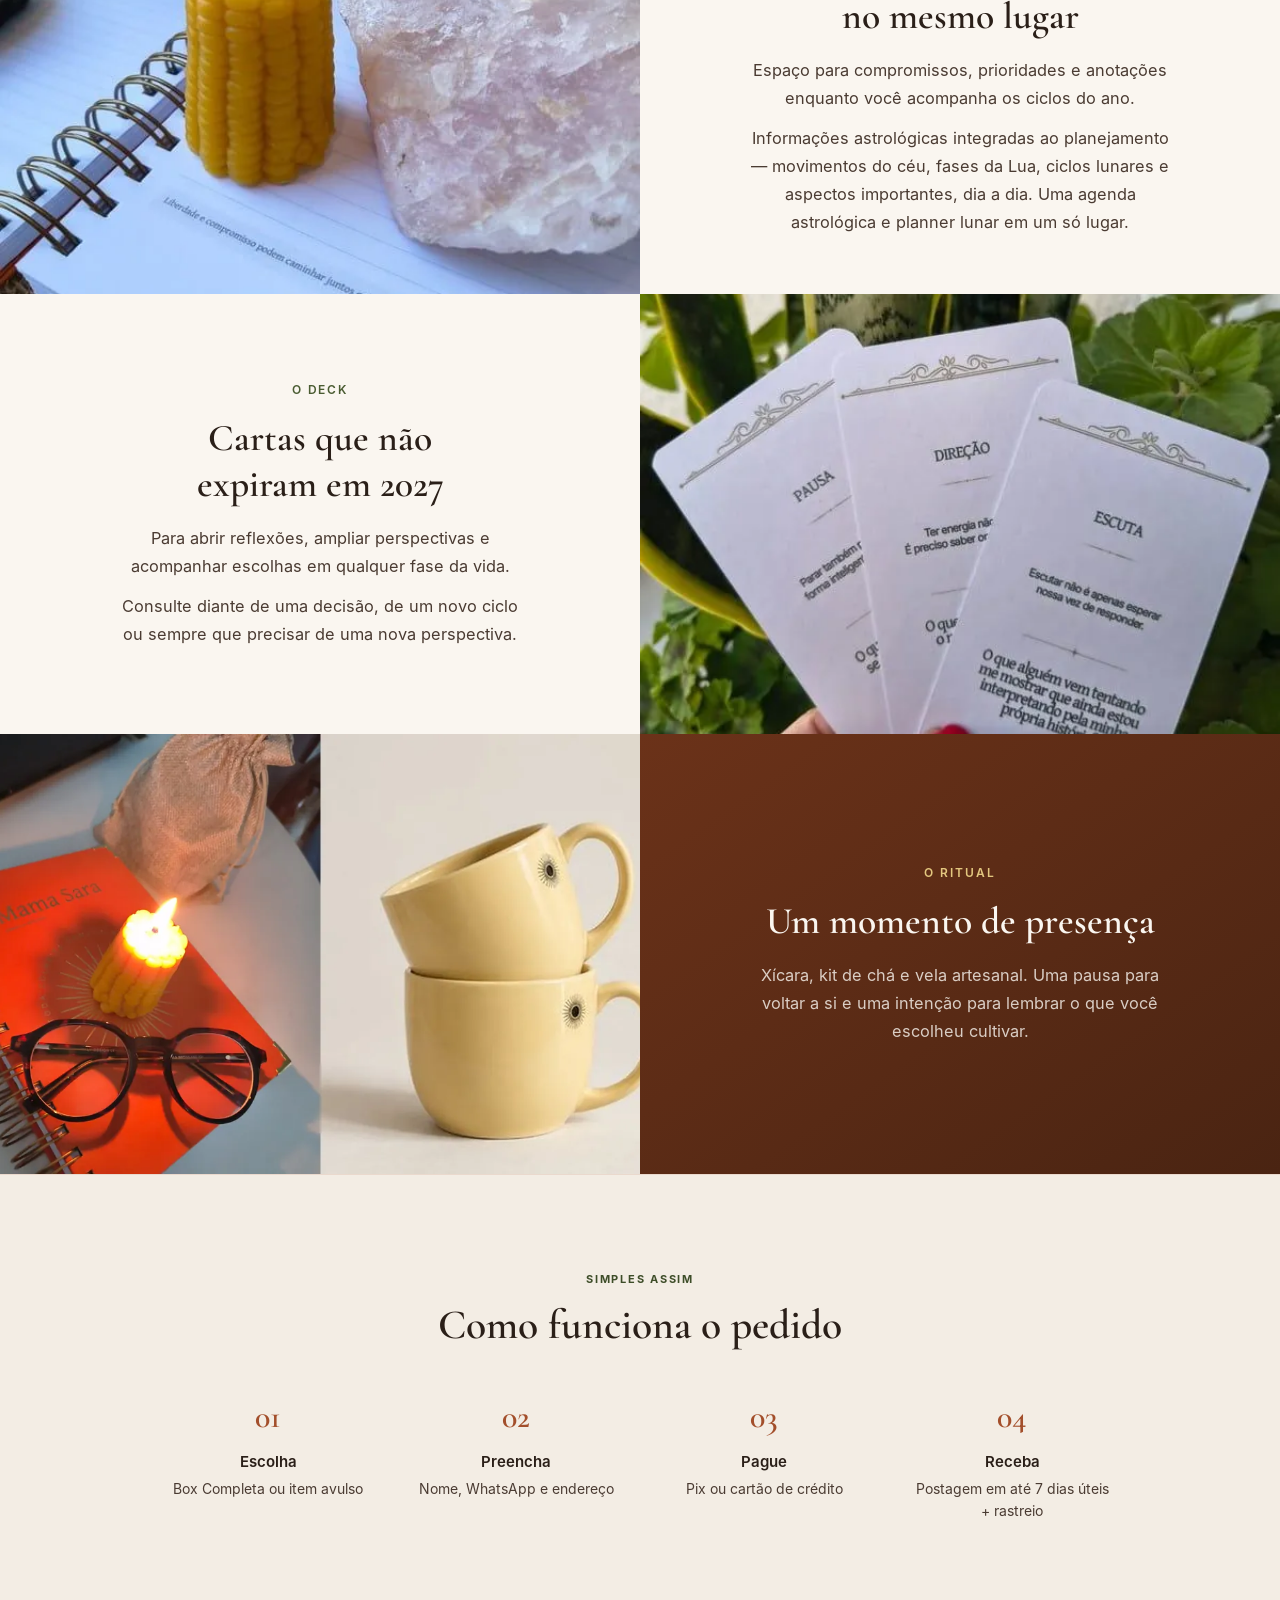
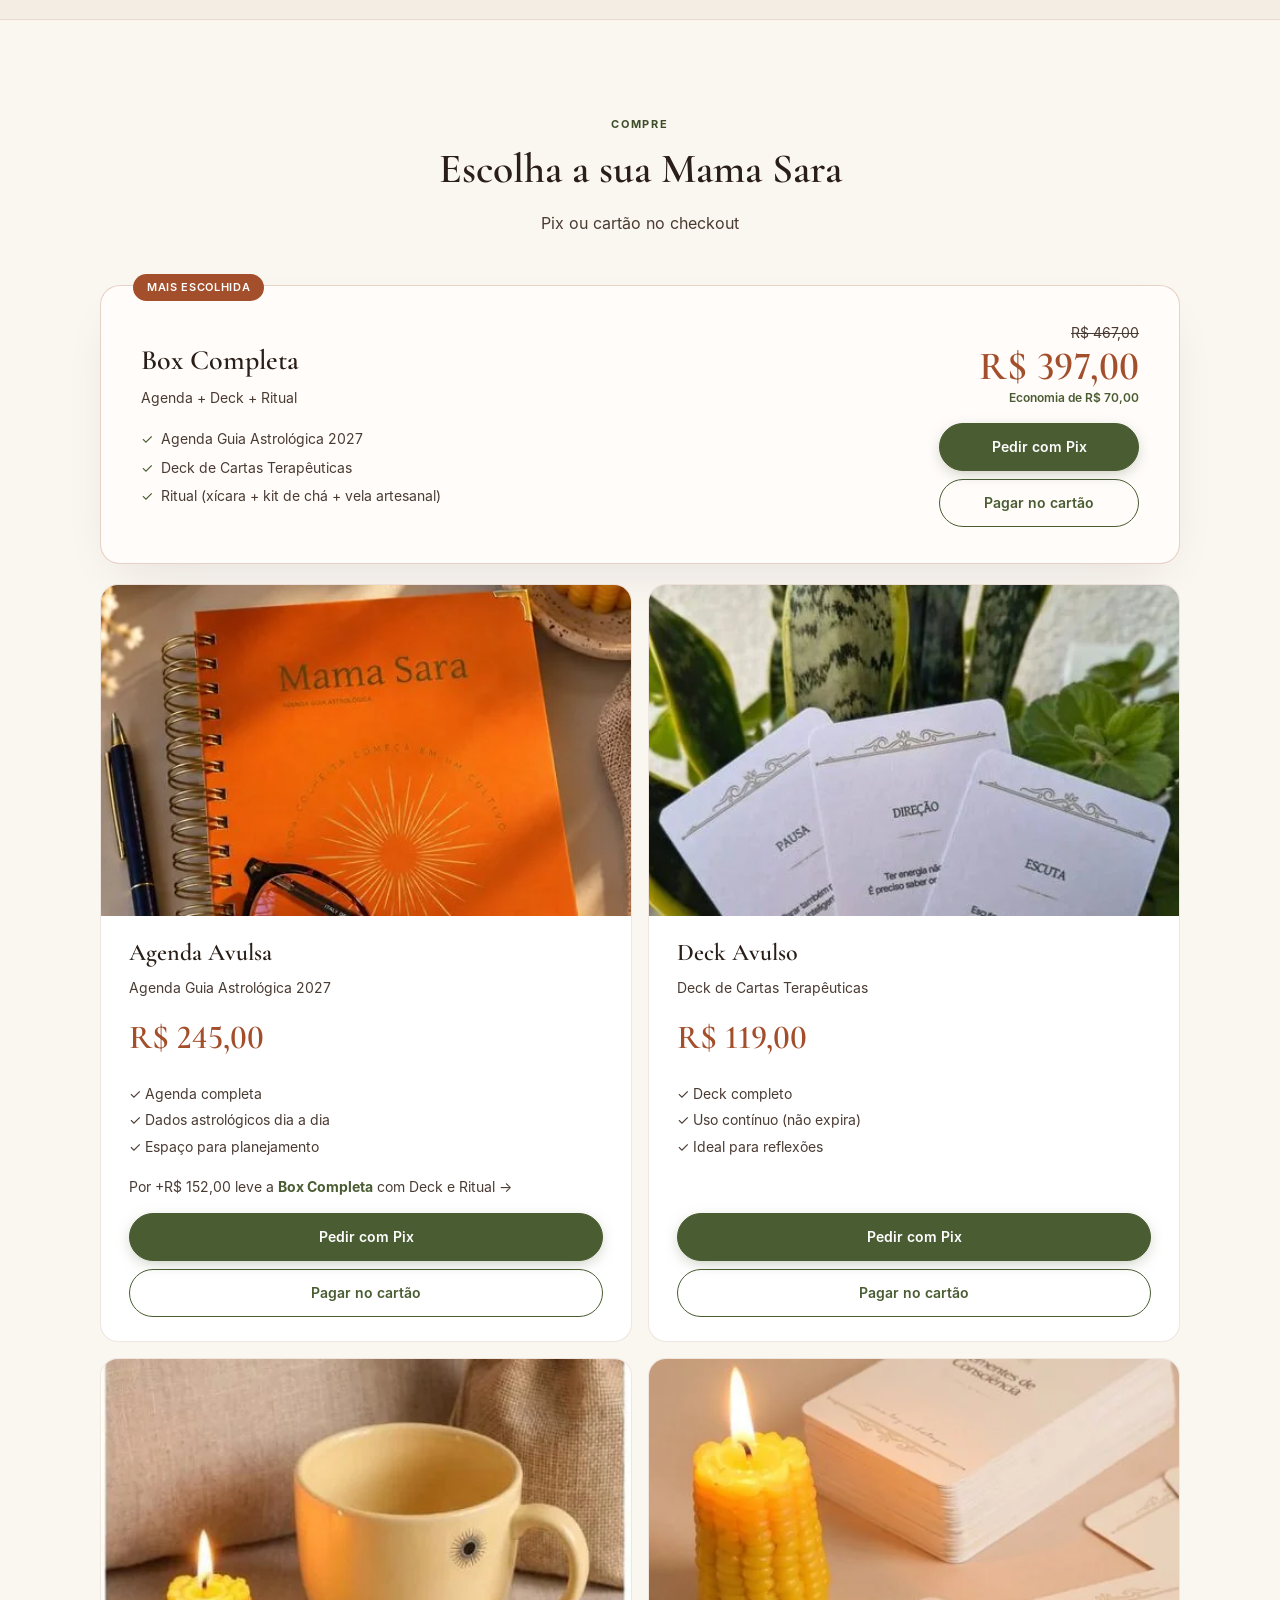
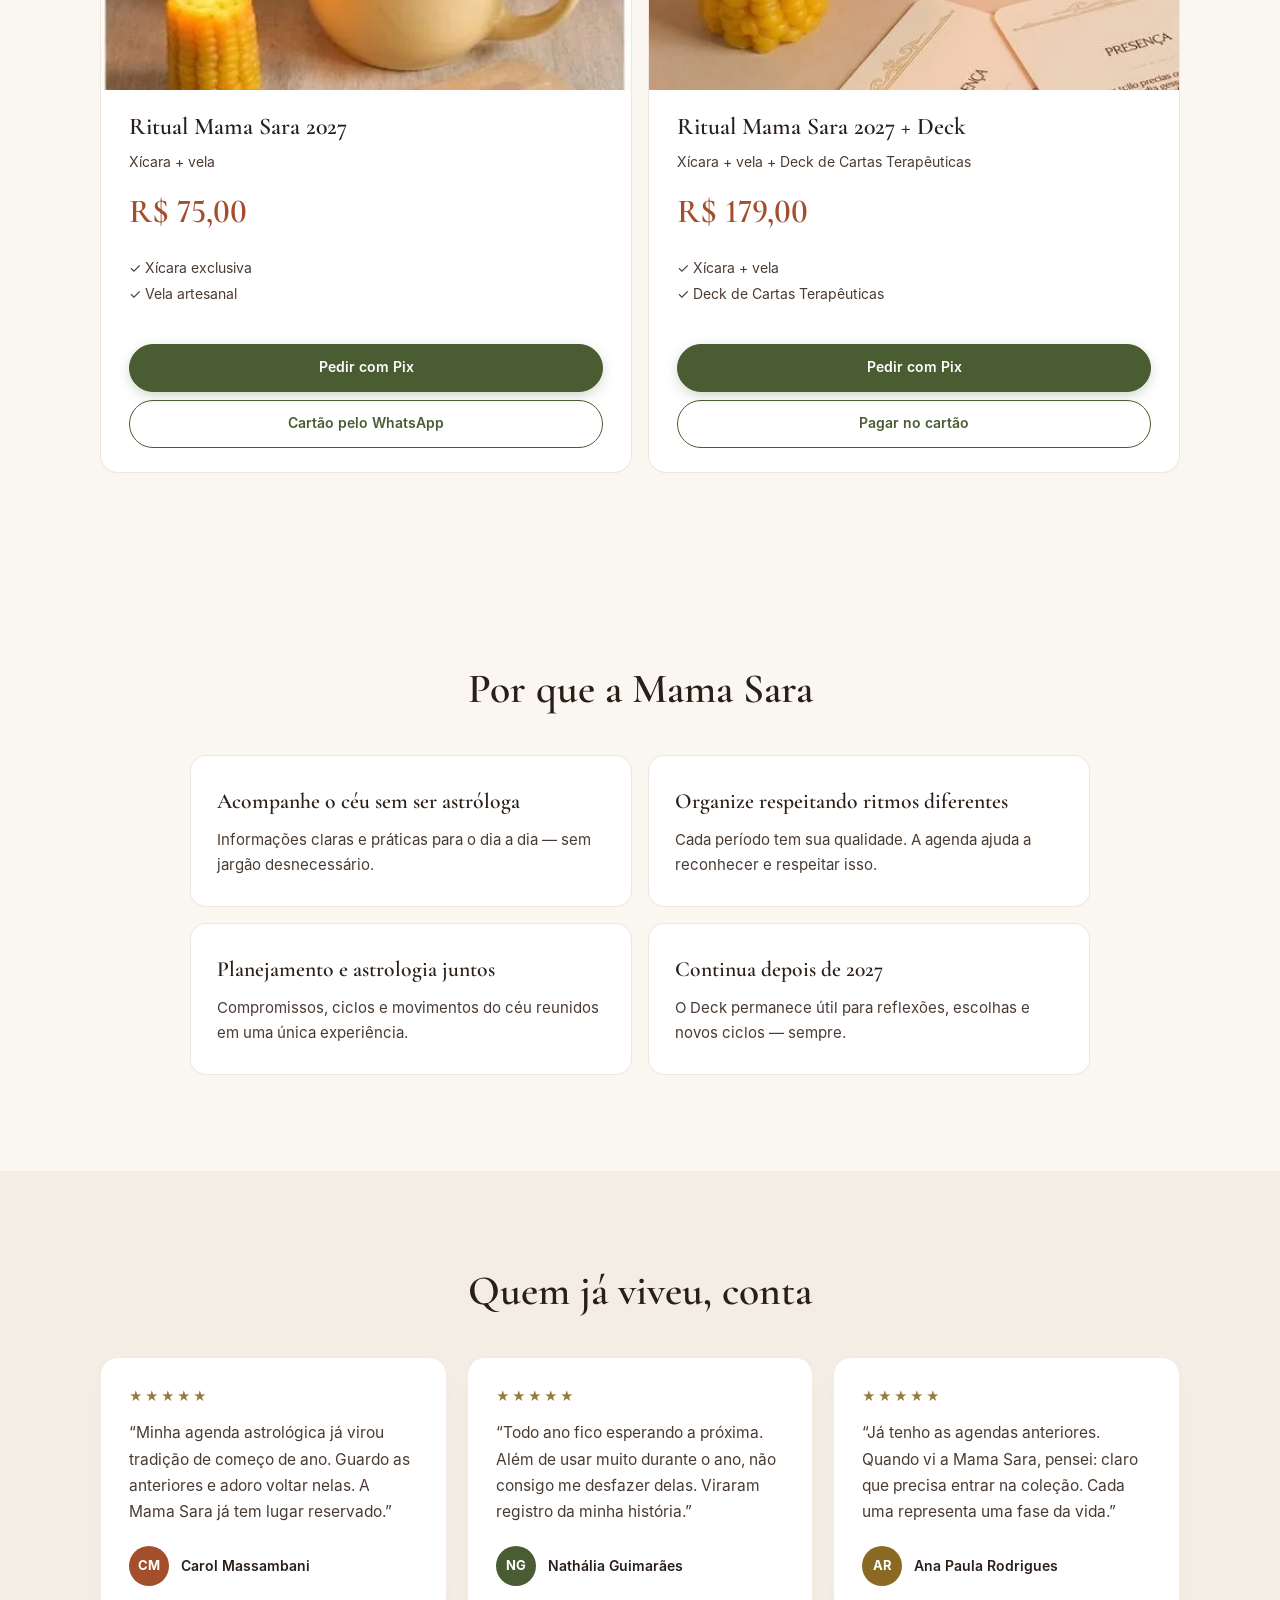
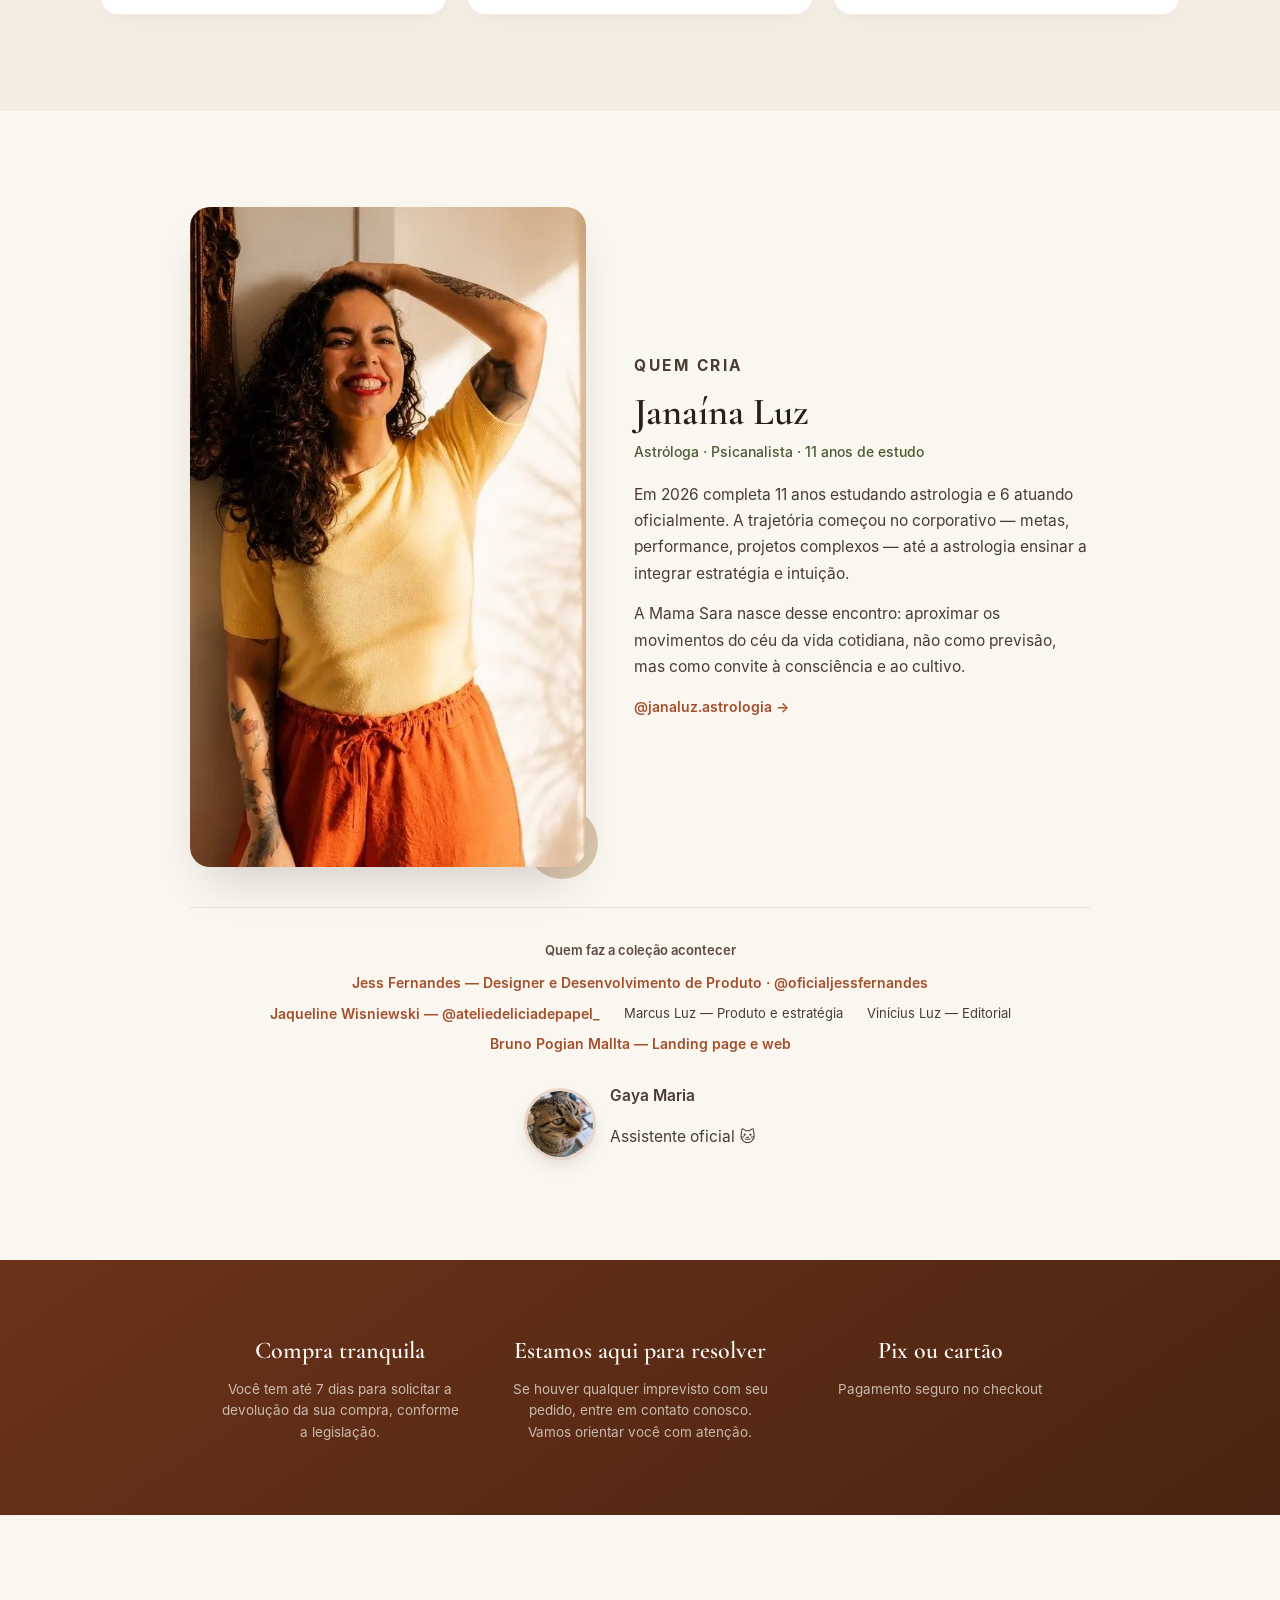
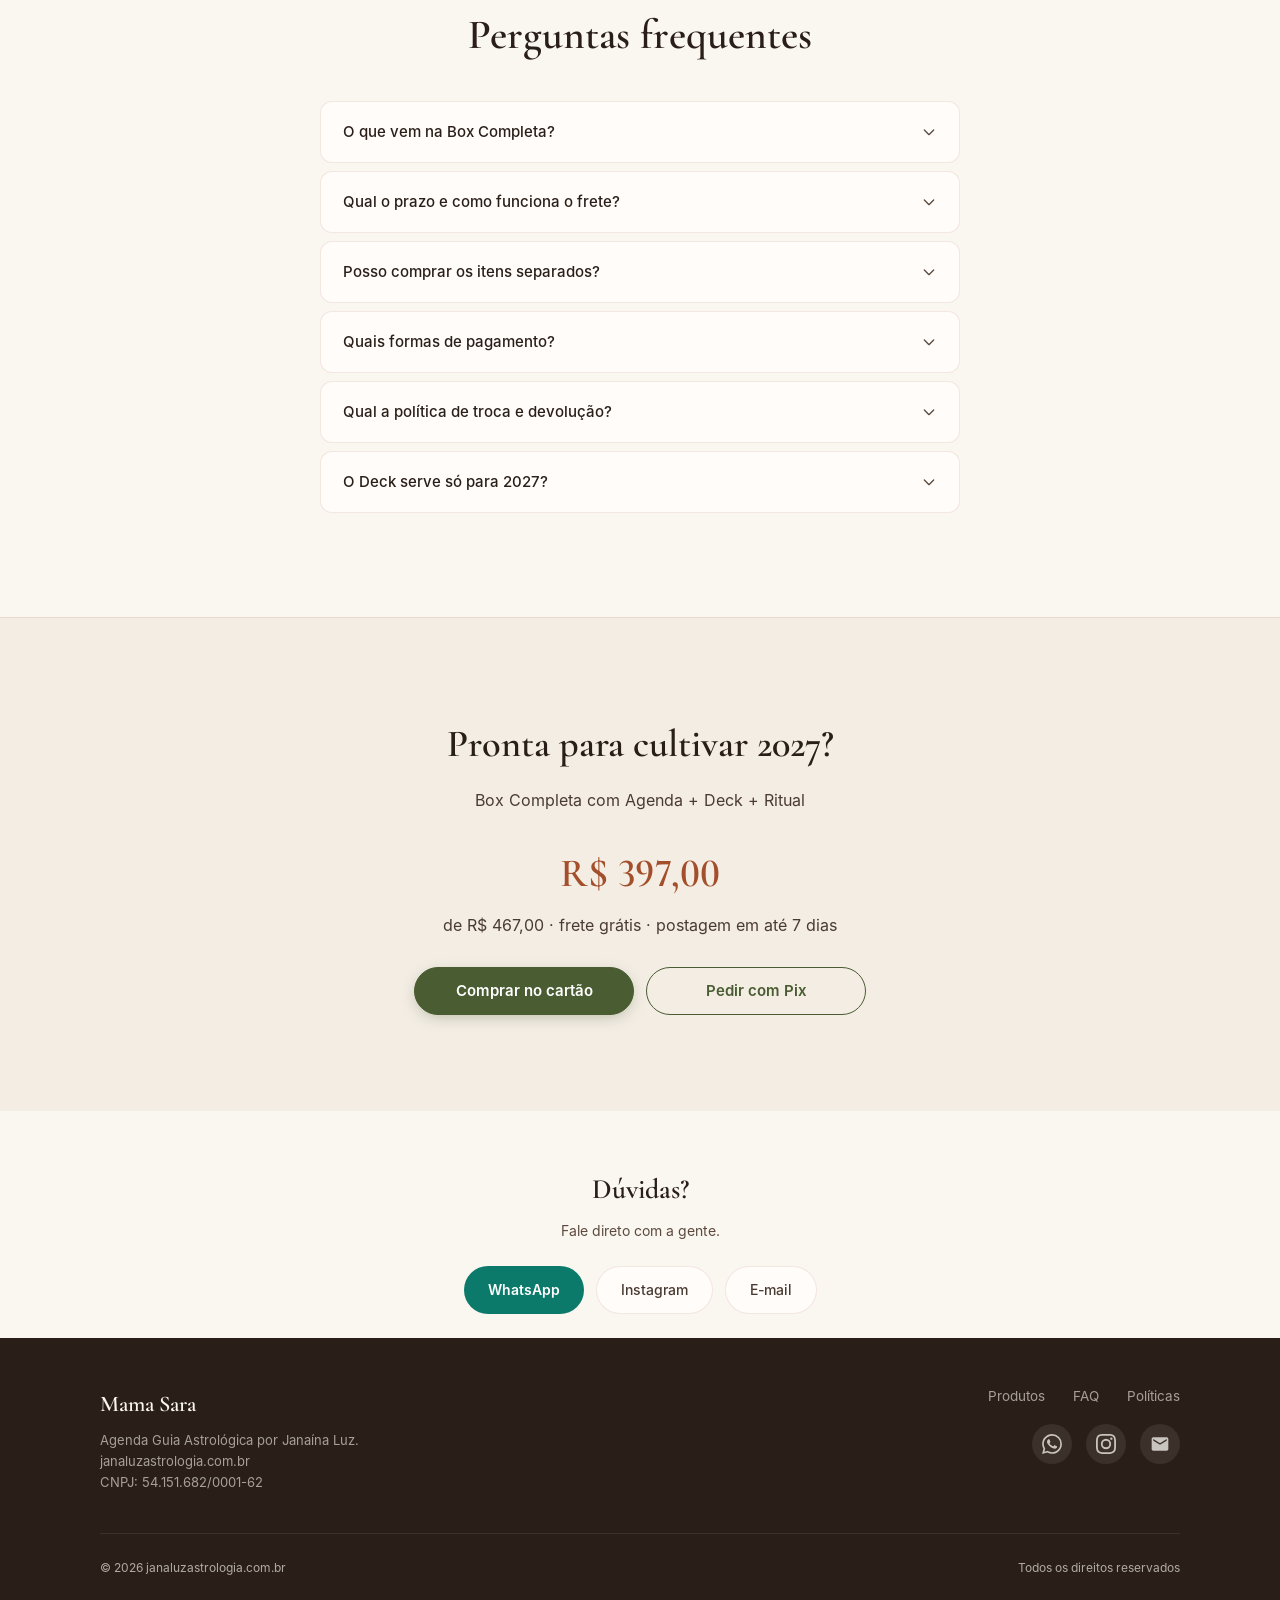
==== commit 16eb2da0: "chore: atualizar cache para novos cards Black Friday" ====
--- a/index.html
+++ b/index.html
@@ -114,7 +114,7 @@
 
 
 
-<link rel="stylesheet" href="css/main.css">
+<link rel="stylesheet" href="css/main.css?v=20261123-bf-cards">
 
 <script type="application/ld+json">
 {
@@ -913,7 +913,7 @@
 
 <script src="js/analytics.js" defer></script>
 
-<script src="js/main.js?v=20261122-black" defer></script>
+<script src="js/main.js?v=20261123-bf-cards" defer></script>
 
 </body>
 
--- a/css/main.css
+++ b/css/main.css
@@ -375,3 +375,85 @@
 /* Preço promocional dos produtos avulsos — Black Friday 2026 */
 .prod-card .price .black-original{display:block;font-family:system-ui,sans-serif;font-size:.9rem;font-weight:400;line-height:1.35;color:var(--ink-soft);text-decoration:line-through}
 .prod-card .price .black-price{display:block}
+
+
+/* ================= BLACK FRIDAY 2026 | 22–29/11 =================
+   Sem faixa no topo. Tudo desativa pela classe bf-active em 30/11.
+   ============================================================= */
+body.bf-active .hero .badge{
+  background:#702B35;color:#FFF3D7;border:1px solid #CDAE7A;
+  box-shadow:0 5px 18px -8px rgba(112,43,53,.5);
+}
+body.bf-active .hero .price-cur{color:#702B35;font-weight:700}
+body.bf-active .hero .price-save{
+  background:#702B35;color:#FFF3D7;padding:7px 13px;
+  font-size:13px;letter-spacing:.015em;
+}
+body.bf-active .prod-feat{
+  background:linear-gradient(145deg,#FFFCF7 0%,#FFF0E2 100%);
+  border:2px solid #9B4146;
+  box-shadow:0 12px 40px -17px rgba(112,43,53,.42);
+}
+body.bf-active .prod-feat-badge{
+  background:#702B35;color:#FFF3D7;letter-spacing:.1em;
+  font-weight:800;border:1px solid #CDAE7A;
+  box-shadow:0 4px 15px -7px rgba(112,43,53,.4);
+}
+body.bf-active .prod-ps .cur{color:#702B35;font-weight:700;font-size:2.85rem}
+body.bf-active .prod-ps .old{font-size:1rem}
+body.bf-active .prod-ps .save{
+  display:inline-block;background:#702B35;color:#FFF3D7;
+  padding:7px 12px;border-radius:999px;font-size:13px;margin-top:8px;
+  margin-bottom:10px;font-weight:700;
+}
+body.bf-active .bf-box-deadline{
+  font-size:12px;color:#702B35;font-weight:700;margin:0 0 16px;
+}
+body.bf-active .prod-card.bf-product{
+  border:2px solid #9B4146;background:#FFFCF9;
+  box-shadow:0 12px 34px -16px rgba(112,43,53,.34);
+}
+body.bf-active .prod-card.bf-product .prod-card-img{position:relative}
+body.bf-active .bf-card-badge{
+  display:inline-flex;align-items:center;position:absolute;top:13px;left:13px;
+  padding:9px 13px;background:#702B35;color:#FFF3D7;
+  border:1px solid #E7BC76;border-radius:8px;
+  box-shadow:0 3px 16px rgba(41,20,20,.3);font-size:11px;
+  letter-spacing:.08em;font-weight:800;line-height:1.1;z-index:2;
+}
+body.bf-active .prod-card.bf-product .price{
+  color:#702B35;margin-bottom:8px;line-height:1.08;
+}
+body.bf-active .prod-card.bf-product .black-original{
+  color:#827269;font-family:Inter,system-ui,sans-serif;
+  font-size:1.03rem;font-weight:500;margin-bottom:4px;
+}
+body.bf-active .prod-card.bf-product .black-price{
+  font-size:2.55rem;font-weight:700;letter-spacing:-.02em;
+}
+body.bf-active .bf-card-savings{
+  margin:0 28px 16px;display:flex;align-items:center;
+  justify-content:space-between;flex-wrap:wrap;gap:5px 12px;
+}
+body.bf-active .bf-card-savings strong{
+  padding:6px 10px;background:#702B35;color:#FFF3D7;
+  border-radius:7px;font-size:12px;letter-spacing:.01em;
+}
+body.bf-active .bf-card-savings span{
+  font-size:12px;font-weight:700;color:#702B35;
+}
+body.bf-active .prod-card.bf-product .acts .btn-m,
+body.bf-active .prod-feat .acts .btn-m{
+  background:#702B35;border-color:#702B35;color:white;
+  box-shadow:0 6px 18px -8px rgba(112,43,53,.5);
+}
+body.bf-active .prod-card.bf-product .acts .btn-m:hover,
+body.bf-active .prod-feat .acts .btn-m:hover{
+  background:#552028;border-color:#552028;
+}
+@media(max-width:600px){
+  body.bf-active .prod-card.bf-product .black-price{font-size:2.35rem}
+  body.bf-active .bf-card-badge{font-size:10px;padding:8px 10px}
+  body.bf-active .prod-ps .cur{font-size:2.55rem}
+  body.bf-active .bf-card-savings{gap:8px}
+}
